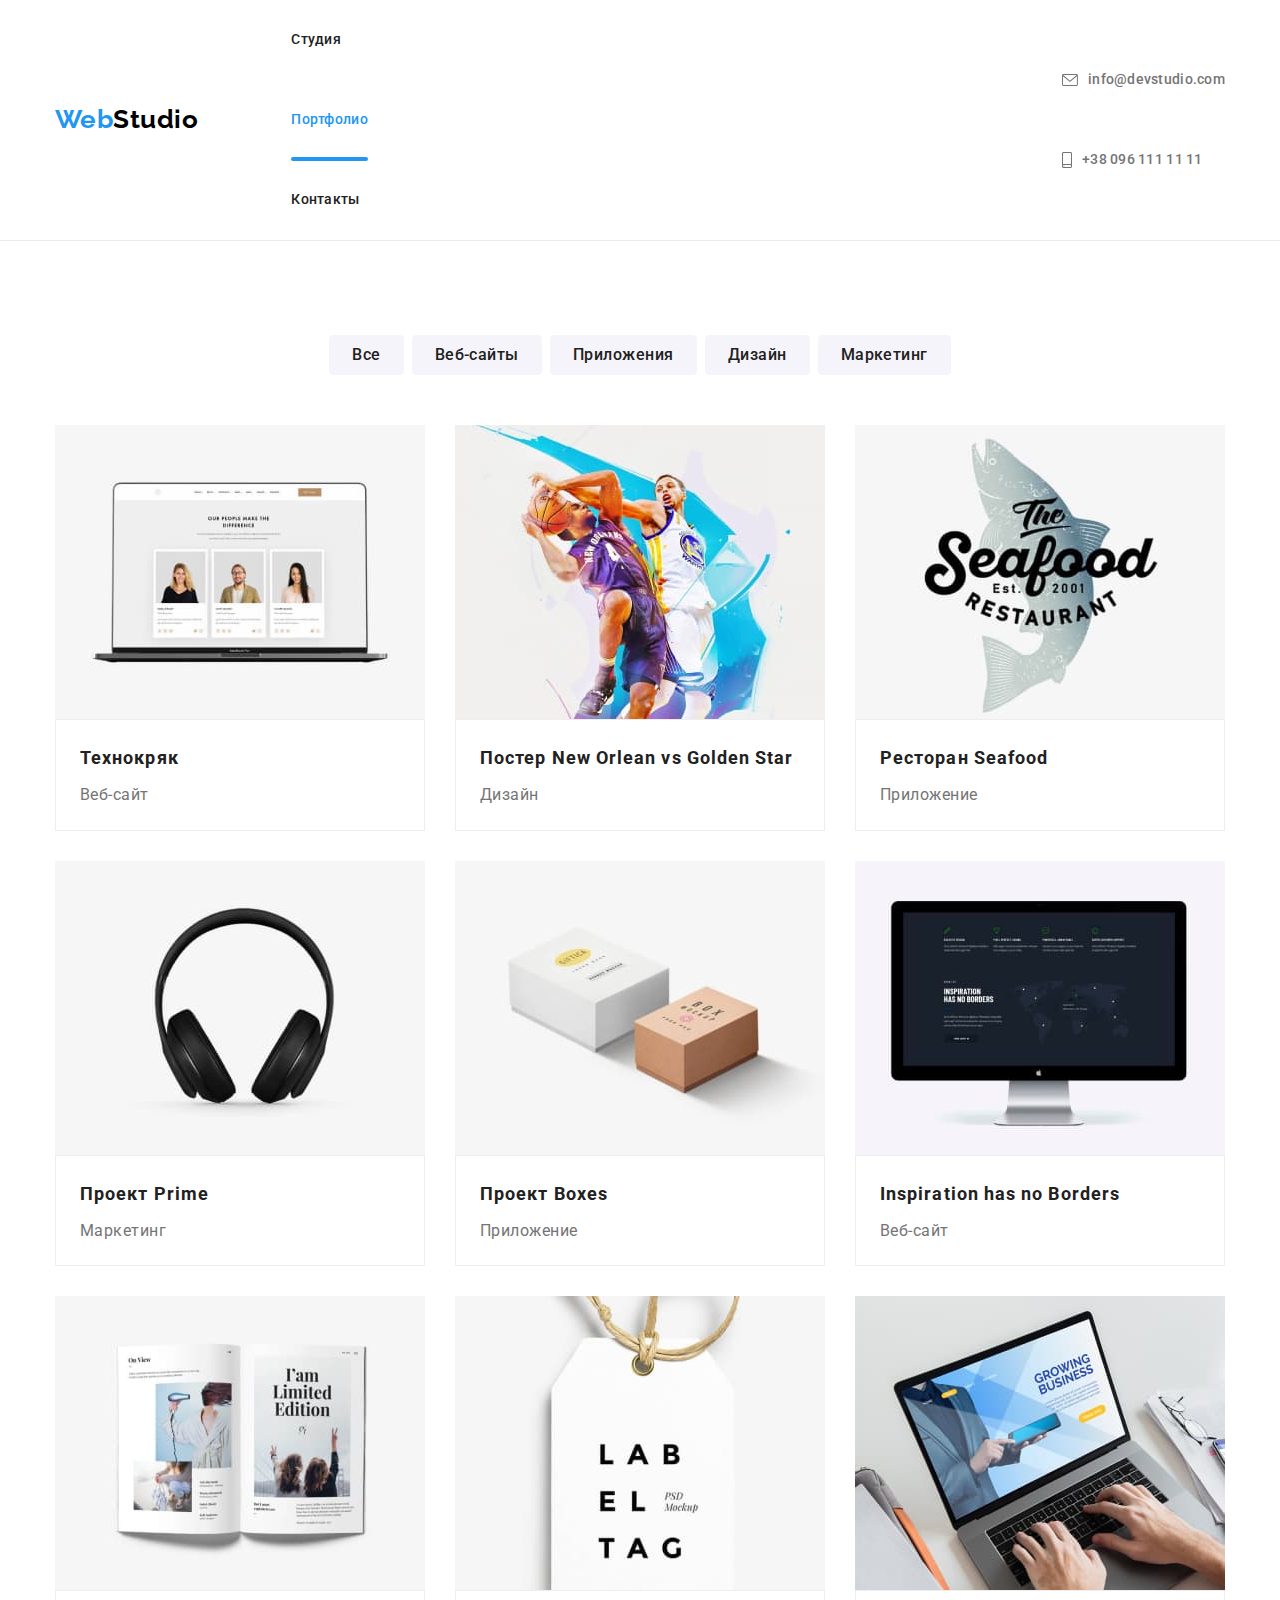
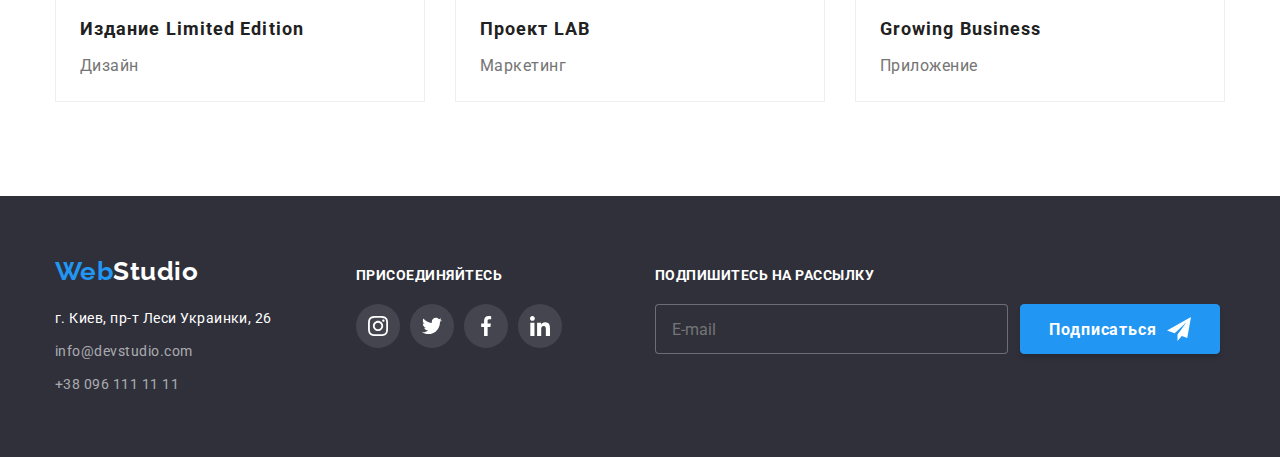
==== portfolio.html @ db18aca5 "HW-07" ====
<!DOCTYPE html>
<html lang="ru">
  <head>
    <meta charset="utf-8" />
    <meta http-equiv="x-ua-compatible" content="ie=edge" />
    <meta name="viewport" content="width=device-width, initial-scale=1.0" />
    <title>Портфолио</title>
    <link rel="preconnect" href="https://fonts.googleapis.com" />
    <link rel="preconnect" href="https://fonts.gstatic.com" crossorigin />
    <link
      href="https://fonts.googleapis.com/css2?family=Raleway:wght@700&family=Roboto:wght@400;500;700;900&display=swap"
      rel="stylesheet"
    />
    <link
      rel="stylesheet"
      href="https://cdnjs.cloudflare.com/ajax/libs/modern-normalize/1.0.0/modern-normalize.min.css"
    />
    <link rel="stylesheet" href="./css/main.min.css" />
  </head>

  <body>
    <!-- _______________ Header _______________ -->
    <header class="page-header">
      <div class="container page-header__container">
        <!-- _______________ Logo _______________ -->
        <a href="./index.html" class="logo" lang="en">
          <span class="logo__accent">Web</span>Studio
        </a>

        <nav class="site-nav">
          <ul class="header-menu list">
            <li class="header-menu__item">
              <a href="./index.html" class="header-menu__link site-nav__link"> Студия </a>
            </li>
            <li class="header-menu__item">
              <a
                href="./portfolio.html"
                class="header-menu__link site-nav__link site-nav__link--current"
              >
                Портфолио
              </a>
            </li>
            <li class="header-menu__item">
              <a href="" class="header-menu__link site-nav__link"> Контакты </a>
            </li>
          </ul>
        </nav>

        <ul class="header-menu list">
          <li class="header-menu__item">
            <a href="mailto:info@devstudio.com" class="header-menu__link header-contacts__link">
              <svg class="header-contacts__icon" width="16" height="12">
                <use href="./images/sprite.svg#icon-envelope"></use>
              </svg>
              info@devstudio.com
            </a>
          </li>
          <li class="header-menu__item">
            <a href="tel:+380961111111" class="header-menu__link header-contacts__link">
              <svg class="header-contacts__icon" width="10" height="16">
                <use href="./images/sprite.svg#icon-smartphone"></use>
              </svg>
              +38 096 111 11 11
            </a>
          </li>
        </ul>
      </div>
    </header>

    <main>
      <section class="section">
        <div class="container">
          <h1 class="visually-hidden">Портфолио</h1>

          <!-- _______________ Filtr _______________ -->
          <ul class="filtr list">
            <li class="filtr__item"><button class="filtr__btn" type="button">Все</button></li>
            <li class="filtr__item"><button class="filtr__btn" type="button">Веб-сайты</button></li>
            <li class="filtr__item">
              <button class="filtr__btn" type="button">Приложения</button>
            </li>
            <li class="filtr__item"><button class="filtr__btn" type="button">Дизайн</button></li>
            <li class="filtr__item"><button class="filtr__btn" type="button">Маркетинг</button></li>
          </ul>

          <!-- _______________ portfolio _______________ -->
          <ul class="portfolio list">
            <li class="portfolio__item">
              <a href="" class="portfolio__link">
                <div class="portfolio__thumb">
                  <img src="./images/project1.jpg" alt="" width="370" />
                  <p class="portfolio__text">
                    Ресурс предлагает комплексные предложения с разным уровнем функционала и
                    сервисов. Все это позволит посетителю получить исчерпывающие сведения о компании
                    или частном лице.
                  </p>
                </div>
                <div class="portfolio__content">
                  <h2 class="portfolio__title">Технокряк</h2>
                  <p class="portfolio__type">Веб-сайт</p>
                </div>
              </a>
            </li>

            <li class="portfolio__item">
              <a href="" class="portfolio__link">
                <div class="portfolio__thumb">
                  <img src="./images/project2.jpg" alt="" width="370" />
                  <p class="portfolio__text">
                    Ресурс предлагает комплексные предложения с разным уровнем функционала и
                    сервисов. Все это позволит посетителю получить исчерпывающие сведения о компании
                    или частном лице.
                  </p>
                </div>
                <div class="portfolio__content">
                  <h2 class="portfolio__title">Постер New Orlean vs Golden Star</h2>
                  <p class="portfolio__type">Дизайн</p>
                </div>
              </a>
            </li>

            <li class="portfolio__item">
              <a href="" class="portfolio__link">
                <div class="portfolio__thumb">
                  <img src="./images/project3.jpg" alt="" width="370" />
                  <p class="portfolio__text">
                    Ресурс предлагает комплексные предложения с разным уровнем функционала и
                    сервисов. Все это позволит посетителю получить исчерпывающие сведения о компании
                    или частном лице.
                  </p>
                </div>
                <div class="portfolio__content">
                  <h2 class="portfolio__title">Ресторан Seafood</h2>
                  <p class="portfolio__type">Приложение</p>
                </div>
              </a>
            </li>

            <li class="portfolio__item">
              <a href="" class="portfolio__link">
                <div class="portfolio__thumb">
                  <img src="./images/project4.jpg" alt="" width="370" />
                  <p class="portfolio__text">
                    Ресурс предлагает комплексные предложения с разным уровнем функционала и
                    сервисов. Все это позволит посетителю получить исчерпывающие сведения о компании
                    или частном лице.
                  </p>
                </div>
                <div class="portfolio__content">
                  <h2 class="portfolio__title">Проект Prime</h2>
                  <p class="portfolio__type">Маркетинг</p>
                </div>
              </a>
            </li>

            <li class="portfolio__item">
              <a href="" class="portfolio__link">
                <div class="portfolio__thumb">
                  <img src="./images/project5.jpg" alt="" width="370" />
                  <p class="portfolio__text">
                    Ресурс предлагает комплексные предложения с разным уровнем функционала и
                    сервисов. Все это позволит посетителю получить исчерпывающие сведения о компании
                    или частном лице.
                  </p>
                </div>
                <div class="portfolio__content">
                  <h2 class="portfolio__title">Проект Boxes</h2>
                  <p class="portfolio__type">Приложение</p>
                </div>
              </a>
            </li>

            <li class="portfolio__item">
              <a href="" class="portfolio__link">
                <div class="portfolio__thumb">
                  <img src="./images/project6.jpg" alt="" width="370" />
                  <p class="portfolio__text">
                    Ресурс предлагает комплексные предложения с разным уровнем функционала и
                    сервисов. Все это позволит посетителю получить исчерпывающие сведения о компании
                    или частном лице.
                  </p>
                </div>
                <div class="portfolio__content">
                  <h2 class="portfolio__title">Inspiration has no Borders</h2>
                  <p class="portfolio__type">Веб-сайт</p>
                </div>
              </a>
            </li>

            <li class="portfolio__item">
              <a href="" class="portfolio__link">
                <div class="portfolio__thumb">
                  <img src="./images/project7.jpg" alt="" width="370" />
                  <p class="portfolio__text">
                    Ресурс предлагает комплексные предложения с разным уровнем функционала и
                    сервисов. Все это позволит посетителю получить исчерпывающие сведения о компании
                    или частном лице.
                  </p>
                </div>
                <div class="portfolio__content">
                  <h2 class="portfolio__title">Издание Limited Edition</h2>
                  <p class="portfolio__type">Дизайн</p>
                </div>
              </a>
            </li>

            <li class="portfolio__item">
              <a href="" class="portfolio__link">
                <div class="portfolio__thumb">
                  <img src="./images/project8.jpg" alt="" width="370" />
                  <p class="portfolio__text">
                    Ресурс предлагает комплексные предложения с разным уровнем функционала и
                    сервисов. Все это позволит посетителю получить исчерпывающие сведения о компании
                    или частном лице.
                  </p>
                </div>
                <div class="portfolio__content">
                  <h2 class="portfolio__title">Проект LAB</h2>
                  <p class="portfolio__type">Маркетинг</p>
                </div>
              </a>
            </li>

            <li class="portfolio__item">
              <a href="" class="portfolio__link">
                <div class="portfolio__thumb">
                  <img src="./images/project9.jpg" alt="" width="370" />
                  <p class="portfolio__text">
                    Ресурс предлагает комплексные предложения с разным уровнем функционала и
                    сервисов. Все это позволит посетителю получить исчерпывающие сведения о компании
                    или частном лице.
                  </p>
                </div>
                <div class="portfolio__content">
                  <h2 class="portfolio__title">Growing Business</h2>
                  <p class="portfolio__type">Приложение</p>
                </div>
              </a>
            </li>
          </ul>
        </div>
      </section>
    </main>

    <!--  _______________ Footer _______________ -->
    <footer class="footer">
      <div class="container footer__box">
        <div>
          <a href="./index.html" class="logo logo--inverse" lang="en">
            <span class="logo__accent">Web</span>Studio
          </a>

          <address>
            <ul class="address list">
              <li class="address__item">
                <a
                  href="https://www.google.com.ua/maps/@50.4265841,30.5361971,17z"
                  class="address__link address__link--bright"
                >
                  г. Киев, пр-т Леси Украинки, 26</a
                >
              </li>
              <li class="address__item">
                <a href="mailto:info@devstudio.com" class="address__link address__link--dull">
                  info@devstudio.com
                </a>
              </li>
              <li class="address__item">
                <a href="tel:+380961111111" class="address__link address__link--dull">
                  +38 096 111 11 11
                </a>
              </li>
            </ul>
          </address>
        </div>

        <div class="join">
          <h3 class="footer__title">присоединяйтесь</h3>
          <ul class="socials list">
            <li class="socials__item">
              <a href="" class="socials__link join__socials__link">
                <svg class="socials__icon" width="20" height="20">
                  <use href="./images/sprite.svg#icon-instagram"></use>
                </svg>
              </a>
            </li>
            <li class="socials__item">
              <a href="" class="socials__link join__socials__link">
                <svg class="socials__icon" width="20" height="20">
                  <use href="./images/sprite.svg#icon-twitter"></use>
                </svg>
              </a>
            </li>
            <li class="socials__item">
              <a href="" class="socials__link join__socials__link">
                <svg class="socials__icon" width="20" height="20">
                  <use href="./images/sprite.svg#icon-facebook"></use>
                </svg>
              </a>
            </li>
            <li class="socials__item">
              <a href="" class="socials__link join__socials__link">
                <svg class="socials__icon" width="20" height="20">
                  <use href="./images/sprite.svg#icon-linkedin"></use>
                </svg>
              </a>
            </li>
          </ul>
        </div>

        <div class="subscription">
          <form>
            <h3 class="footer__title">Подпишитесь на рассылку</h3>
            <div class="subscription__row">
              <input
                class="subscription__input"
                type="email"
                id="sub-mail"
                name="subscr-email"
                placeholder="E-mail"
              />
              <button class="button" type="submit">
                <span class="button__box">
                  Подписаться
                  <span class="button__thumb">
                    <svg width="24" height="24">
                      <use href="./images/icons.svg#icon-send"></use>
                    </svg>
                  </span>
                </span>
              </button>
            </div>
          </form>
        </div>
      </div>
    </footer>
  </body>
</html>
---- css/main.min.css ----
:root{--primary-text-color: #757575;--title-text-color: #212121;--light-text-color: #ffffff;--hero-title-color: #ffffff;--main-bg-color: #ffffff;--second-bg-color: #f5f4fa;--dark-bg-color: #2f303a;--accent-color: #2196f3;--twin-accent-color: #ffffff;--logo-color: #000000;--address-contact-color: rgba(255, 255, 255, 0.6);--icon-color: #afb1b8;--icon-bg-color: rgba(255, 255, 255, 0.1);--label-doing-bg-color: rgba(47, 48, 58, 0.8);--portfolio-overlay-text-color: #ffffff;--portfolio-overlay-bg-color: rgba(33, 150, 243, 0.9);--backdrop-color: rgba(0, 0, 0, 0.2);--placeholder-color: rgba(117, 117, 117, 0.5);--subscr-border-color: rgba(255, 255, 255, 0.3);--close-border-color: rgba(0, 0, 0, 0.1);--item-gap: 30px}body{font-family:Roboto,sans-serif;letter-spacing:.03em;color:var(--primary-text-color);background-color:var(--main-bg-color)}img{display:block;max-width:100%;height:auto}h1,h2,h3,h4,h5,h6,p{margin:0;padding:0}.list{margin:0;padding:0;list-style:none}.container{margin-left:auto;margin-right:auto;padding-left:15px;padding-right:15px;width:1200px}.visually-hidden{position:absolute;width:1px;height:1px;margin:-1px;border:0;padding:0;white-space:nowrap;-webkit-clip-path:inset(100%);clip-path:inset(100%);clip:rect(0 0 0 0);overflow:hidden}.form__thumb,.form__input,.btn-close-icon,.backdrop,.button__thumb,.subscription__input,.address__link,.portfolio__text,.portfolio__link,.filtr__btn,.clients__link,.socials__link,.button,.header-contacts__link,.site-nav__link{transition-duration:250ms;transition-timing-function:cubic-bezier(0.4, 0, 0.2, 1)}.header-contacts,.site-nav{display:flex;align-items:center}.header-contacts__item,.site-nav__item{display:block}.header-contacts__item:not(:last-child),.site-nav__item:not(:last-child){margin-right:50px}.header-contacts__link,.site-nav__link{padding-top:32px;padding-bottom:32px;font-weight:500;font-size:14px;line-height:1.14;letter-spacing:.02em;text-decoration:none;transition-property:color,fill}.header-contacts__link:hover,.site-nav__link:hover,.header-contacts__link:focus,.site-nav__link:focus{color:var(--accent-color);fill:var(--accent-color)}.logo{display:inline-block;font-family:Raleway,sans-serif;font-weight:700;font-size:26px;line-height:1.19;text-decoration:none;color:var(--logo-color)}.logo__accent{color:var(--accent-color)}.logo--inverse{color:var(--twin-accent-color)}.page-header{border-bottom:1px solid #ececec}.page-header__container{display:flex;align-items:center}.site-nav{margin-left:93px;margin-right:auto}.site-nav__link{display:inline-block;color:var(--title-text-color)}.site-nav__link--current{position:relative;color:var(--accent-color)}.site-nav__link--current::after{content:"";position:absolute;bottom:-1px;left:0;width:100%;background-color:var(--accent-color);border:2px solid var(--accent-color);border-radius:2px}.header-contacts__link{display:flex;align-items:center;color:var(--primary-text-color);fill:var(--primary-text-color)}.header-contacts__icon{margin-right:10px}.section{padding-top:94px;padding-bottom:94px}.section__title{margin-top:0;margin-bottom:50px;font-weight:700;font-size:36px;line-height:1.17;text-align:center;color:var(--title-text-color)}.section--no-padding-top{padding-top:0}.section--other-background{margin-bottom:0;background-color:var(--second-bg-color)}.hero{margin-left:auto;margin-right:auto;padding-top:200px;padding-bottom:200px;max-width:1600px;height:600px;text-align:center;background-color:var(--dark-bg-color);background-image:linear-gradient(rgba(47, 48, 58, 0.4), rgba(47, 48, 58, 0.4)),url(../images/hero-bg.jpg);background-repeat:no-repeat;background-position:center;background-size:cover}.hero__title{margin-bottom:30px;font-weight:900;font-size:44px;line-height:1.36;letter-spacing:.06em;text-transform:uppercase;color:var(--hero-title-color)}.button{display:block;margin-left:auto;margin-right:auto;padding:10px;min-width:200px;font-weight:700;font-size:16px;line-height:1.7;letter-spacing:.06em;text-align:center;cursor:pointer;color:var(--twin-accent-color);background-color:var(--accent-color);border:1px solid var(--accent-color);border-radius:4px;box-shadow:0px 4px 4px rgba(0,0,0,.15);transition-property:color,background-color}.button:hover,.button:focus{background-color:var(--twin-accent-color);color:var(--accent-color)}.features{display:flex;margin-left:calc(-1*var(--item-gap))}.features__item{flex-basis:calc(25% - var(--item-gap));margin-left:var(--item-gap)}.features__thumb{display:flex;justify-content:center;align-items:center;margin-bottom:30px;height:120px;background-color:var(--second-bg-color);border-radius:4px}.features__title{margin-bottom:10px;font-weight:700;font-size:14px;line-height:1.14;text-transform:uppercase;color:var(--title-text-color)}.features__description{margin-top:0;margin-bottom:0;font-size:14px;line-height:1.71}.doings{display:flex;margin-left:calc(-1*var(--item-gap))}.doings__item{margin-left:var(--item-gap);flex-basis:calc(33.3333333333% - var(--item-gap))}.doings__thumb{position:relative}.doings__label{position:absolute;bottom:0;display:flex;justify-content:center;align-items:center;margin:0;width:100%;height:70px;font-weight:700;font-size:14px;line-height:1.14;text-transform:uppercase;color:var(--light-text-color);background-color:var(--label-doing-bg-color)}.team{display:flex;margin-left:calc(-1*var(--item-gap))}.team__item{flex-basis:calc(25% - var(--item-gap));margin-left:var(--item-gap);background-color:var(--main-bg-color);box-shadow:0px 1px 3px rgba(0,0,0,.12),0px 1px 1px rgba(0,0,0,.14),0px 2px 1px rgba(0,0,0,.2);border-radius:0px 0px 4px 4px}.team__info{padding:30px 0}.team__title{margin-bottom:10px;font-weight:500;font-size:16px;line-height:1.19;text-align:center;color:var(--title-text-color)}.team__text{margin-top:0;margin-bottom:16px;font-size:16px;line-height:1.19;text-align:center}.socials{display:flex;justify-content:center}.socials__item:not(:first-child){margin-left:10px}.socials__link{display:flex;justify-content:center;align-items:center;width:44px;height:44px;color:var(--icon-color);border-radius:50%;transition-property:color,background-color}.socials__link:hover,.socials__link:focus{color:var(--twin-accent-color);background-color:var(--accent-color)}.socials__icon{fill:currentColor}.clients{display:flex;justify-content:space-between}.clients__link{display:flex;justify-content:center;align-items:center;width:170px;height:92px;color:var(--icon-color);border:1px solid var(--icon-color);border-radius:4px;transition-property:color,border}.clients__link:hover,.clients__link:focus{color:var(--accent-color);border:1px solid var(--accent-color)}.clients__icon{fill:currentColor}.filtr{display:flex;justify-content:center;margin-bottom:50px}.filtr__item:not(:last-child){margin-right:8px}.filtr__btn{display:inline-block;padding:6px 22px;min-width:73px;font-family:inherit;font-weight:500;font-size:16px;line-height:1.63;letter-spacing:.03em;text-align:center;cursor:pointer;color:var(--title-text-color);background-color:var(--second-bg-color);border:1px solid var(--second-bg-color);border-radius:4px;transition-property:color,background-color,border,box-shadow}.filtr__btn:hover,.filtr__btn:focus{color:var(--twin-accent-color);background-color:var(--accent-color);border:1px solid var(--accent-color);box-shadow:0px 3px 1px rgba(0,0,0,.1),0px 1px 2px rgba(0,0,0,.08),0px 2px 2px rgba(0,0,0,.12)}.portfolio{display:flex;flex-wrap:wrap;margin-left:calc(-1*var(--item-gap));margin-top:calc(-1*var(--item-gap))}.portfolio__item{flex-basis:calc(33.3333333333% - var(--item-gap));margin-left:var(--item-gap);margin-top:var(--item-gap)}.portfolio__link{display:block;text-decoration:none;transition-property:box-shadow}.portfolio__link:hover,.portfolio__link:focus{box-shadow:0px 1px 1px rgba(0,0,0,.12),0px 4px 4px rgba(0,0,0,.06),1px 4px 6px rgba(0,0,0,.16)}.portfolio__thumb{position:relative;overflow:hidden}.portfolio__thumb::before{content:""}.portfolio__text{position:absolute;top:100%;opacity:0;margin:0;padding:63px 24px;width:100%;height:100%;font-size:18px;line-height:1.56;color:var(--portfolio-overlay-text-color);background-color:var(--portfolio-overlay-bg-color);transition-property:opacity,top}.portfolio__link:hover .portfolio__text,.portfolio__link:focus .portfolio__text{top:0;opacity:1}.portfolio__content{padding:20px 24px;border:1px solid #eee}.portfolio__title{margin:0 0 4px 0;font-weight:700;font-size:18px;line-height:2;letter-spacing:.06em;color:var(--title-text-color)}.portfolio__type{margin-top:0;margin-bottom:0;font-size:16px;line-height:1.86;color:var(--primary-text-color)}.footer{padding-top:60px;padding-bottom:60px;background-color:var(--dark-bg-color)}.footer__box{display:flex;align-items:baseline}.footer__title{margin-bottom:20px;font-weight:700;font-size:14px;line-height:1.14;text-transform:uppercase;color:var(--light-text-color)}.address{margin-top:20px;width:231px}.address__item:not(:first-child){margin-top:9px}.address__link{display:inline-block;width:231px;font-style:normal;font-size:14px;line-height:1.71;text-decoration:none;transition-property:color}.address__link:hover,.address__link:focus{color:var(--accent-color)}.address__link--bright{color:var(--light-text-color)}.address__link--dull{color:var(--address-contact-color)}.join{margin-left:70px}.join__socials__link{color:var(--light-text-color);background-color:var(--icon-bg-color)}.subscription{margin-left:93px}.subscription__row{display:flex}.subscription__input{width:353px;height:50px;margin-right:12px;padding-left:16px;color:var(--light-text-color);background-color:var(--dark-bg-color);border:1px solid var(--subscr-border-color);border-radius:4px;transition-property:border}.subscription__input:focus{border:1px solid var(--accent-color);outline:1px solid var(--accent-color)}.button__box{display:flex;justify-content:center;align-items:center}.button__thumb{display:flex;justify-content:center;align-items:center;margin-left:10px;padding:0;fill:var(--twin-accent-color);transition-property:fill}.button:hover .button__thumb,.button:focus .button__thumb{fill:var(--accent-color)}.backdrop{position:fixed;top:0;left:0;width:100%;height:100%;background-color:var(--backdrop-color);transition-property:opacity,visibility}.is-hidden{opacity:0;pointer-events:none;visibility:hidden}.modal{position:absolute;top:50%;left:50%;transform:translate(-50%, -50%);padding-top:40px;padding-left:40px;padding-right:40px;padding-bottom:40px;min-width:528px;min-height:581px;background-color:var(--main-bg-color);border-radius:4px;box-shadow:0px 1px 3px rgba(0,0,0,.12),0px 1px 1px rgba(0,0,0,.14),0px 2px 1px rgba(0,0,0,.2)}.btn-close-icon{position:absolute;top:8px;right:8px;fill:#000;border:1px solid var(--close-border-color);border-radius:50%;transition-property:fill}.btn-close-icon:hover,.btn-close-icon:focus{fill:var(--accent-color);cursor:pointer}.btn-close-icon:active{fill:var(--icon-color)}.form{width:448px;margin-left:auto;margin-right:auto}.form__title{margin-bottom:12px;color:var(--title-text-color);font-weight:700;font-size:20px;line-height:1.15;text-align:center}.form__item{position:relative;display:flex;flex-direction:column;margin-bottom:10px}.form__item:nth-child(4){margin-bottom:20px}.form__label{margin-bottom:4px;font-size:12px;line-height:1.17;letter-spacing:.01}.form__label::-moz-placeholder{color:var(--placeholder-color)}.form__label:-ms-input-placeholder{color:var(--placeholder-color)}.form__label::placeholder{color:var(--placeholder-color)}.form__input{margin:0;padding:12px 42px;cursor:pointer;font-size:14px;line-height:1.14;letter-spacing:.01em;color:var(--title-text-color);border:1px solid rgba(33,33,33,.2);border-radius:4px;transition-property:border}.form__input:focus{outline:1px solid rgba(0,0,0,0);border:1px solid var(--accent-color)}.form__thumb{position:absolute;bottom:11px;left:12px;display:flex;justify-content:center;align-items:center;padding:0;color:var(--title-text-color);transition-property:color}.form__item:focus-within .form__thumb{color:var(--accent-color)}.form__icon{display:inline-block;fill:currentColor}.form__textarea{padding-right:16px;padding-left:16px;height:120px;resize:none}.terms{margin-bottom:30px}.terms__label{display:flex;justify-content:center;align-items:center;margin:0}.terms__thumb{position:relative;width:16px;height:15px;display:block;margin:0;padding:0}.terms__icon{border:1px solid #000;border-radius:2px;fill:rgba(0,0,0,0);stroke:rgba(0,0,0,0);stroke-linejoin:miter;stroke-linecap:butt;stroke-miterlimit:4;stroke-width:.4267}.terms__checkbox:checked+.terms__icon{border:1px solid var(--accent-color);background-color:var(--accent-color);fill:#fff;stroke:#fff;stroke-linejoin:miter;stroke-linecap:butt;stroke-miterlimit:4;stroke-width:.4267}.terms__text{margin-left:9px;font-size:14px;line-height:1.71}.terms__link{color:var(--accent-color)}/*# sourceMappingURL=main.min.css.map */
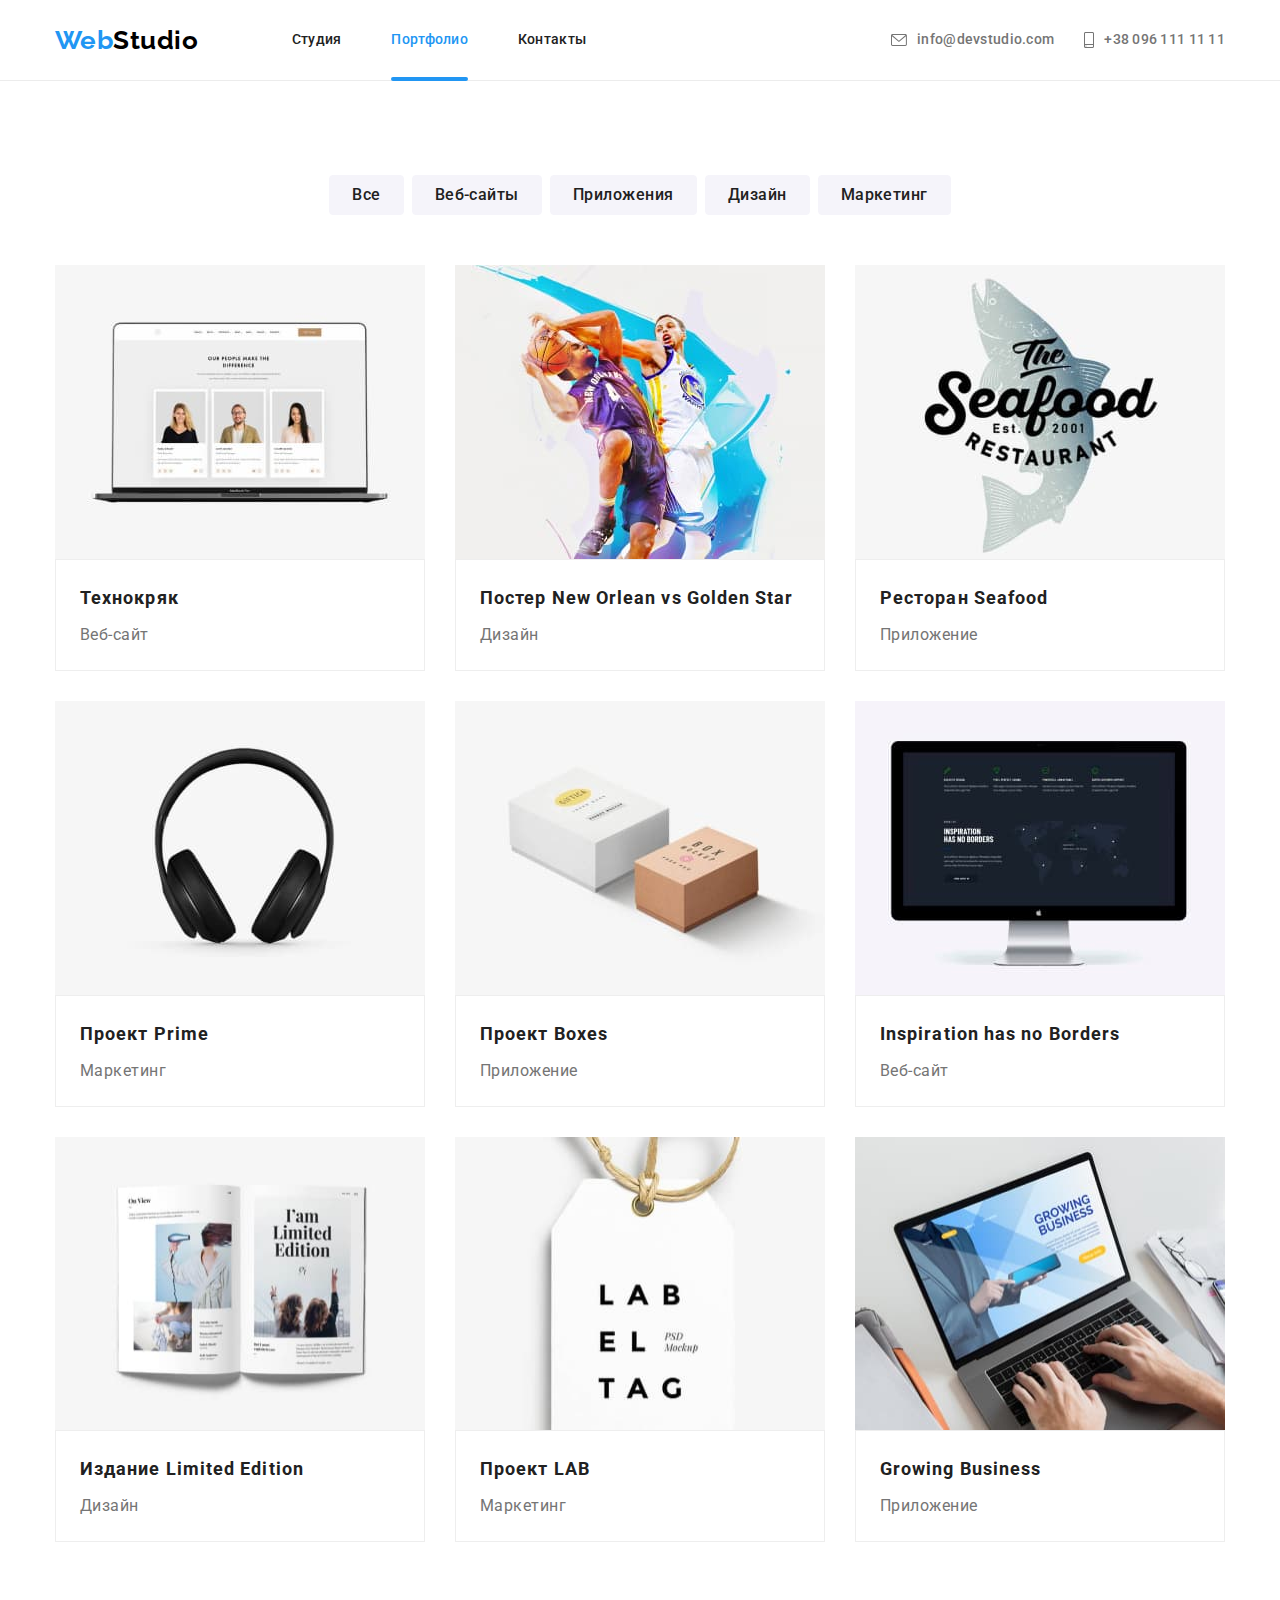
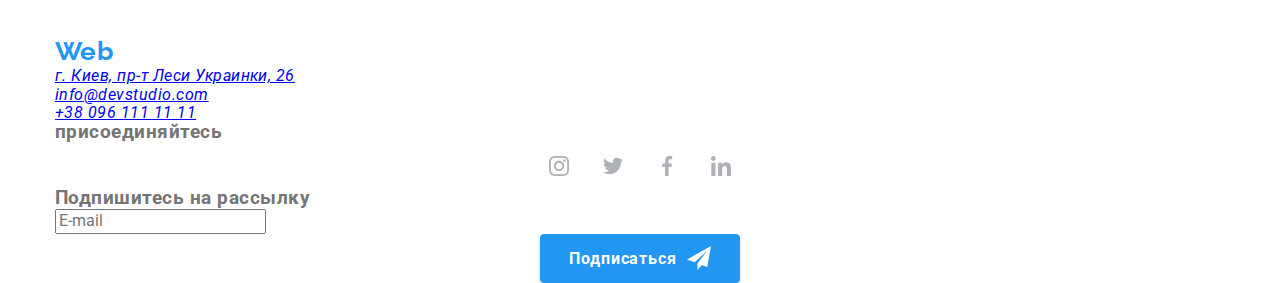
==== commit b56c5084: "Almost done HW" ====
--- a/portfolio.html
+++ b/portfolio.html
@@ -20,6 +20,8 @@
 
   <body>
     <!-- _______________ Header _______________ -->
+    <!-- Change current! -->
+    <!-- _______________ Header _______________ -->
     <header class="page-header">
       <div class="container page-header__container">
         <!-- _______________ Logo _______________ -->
@@ -27,43 +29,77 @@
           <span class="logo__accent">Web</span>Studio
         </a>
 
-        <nav class="site-nav">
-          <ul class="header-menu list">
-            <li class="header-menu__item">
-              <a href="./index.html" class="header-menu__link site-nav__link"> Студия </a>
-            </li>
-            <li class="header-menu__item">
+        <!-- _______________ Burger button _______________ -->
+        <button
+          type="button"
+          class="menu-button"
+          aria-expended="false"
+          aria-controls="menu-container"
+          data-menu-button
+        >
+          <svg width="40" height="40" aria-label="Переключатель мобильного меню">
+            <use class="icon-menu" href="./images/sprite.svg#icon-burger"></use>
+            <use class="icon-close" href="./images/sprite.svg#icon-close"></use>
+          </svg>
+        </button>
+
+        <div class="menu-container" id="menu-container" data-menu>
+          <!-- _______________ Site Nav _______________ -->
+          <nav class="site-nav">
+            <ul class="site-nav list">
+              <li class="site-nav__item">
+                <a href="./index.html" class="site-nav__link"> Студия </a>
+              </li>
+              <li class="site-nav__item">
+                <a href="./portfolio.html" class="site-nav__link site-nav__link--current">
+                  Портфолио
+                </a>
+              </li>
+              <li class="site-nav__item">
+                <a href="" class="site-nav__link"> Контакты </a>
+              </li>
+            </ul>
+          </nav>
+
+          <!-- _______________ Header Contacts _______________ -->
+          <ul class="header-contacts list">
+            <li class="header-contacts__item">
+              <a href="mailto:info@devstudio.com" class="header-contacts__link">
+                <svg class="header-contacts__icon" width="16" height="12">
+                  <use href="./images/sprite.svg#icon-envelope"></use>
+                </svg>
+                info@devstudio.com
+              </a>
+            </li>
+            <li class="header-contacts__item">
               <a
-                href="./portfolio.html"
-                class="header-menu__link site-nav__link site-nav__link--current"
+                href="tel:+380961111111"
+                class="header-contacts__link header-contacts__link--accent"
               >
-                Портфолио
-              </a>
-            </li>
-            <li class="header-menu__item">
-              <a href="" class="header-menu__link site-nav__link"> Контакты </a>
-            </li>
-          </ul>
-        </nav>
-
-        <ul class="header-menu list">
-          <li class="header-menu__item">
-            <a href="mailto:info@devstudio.com" class="header-menu__link header-contacts__link">
-              <svg class="header-contacts__icon" width="16" height="12">
-                <use href="./images/sprite.svg#icon-envelope"></use>
-              </svg>
-              info@devstudio.com
-            </a>
-          </li>
-          <li class="header-menu__item">
-            <a href="tel:+380961111111" class="header-menu__link header-contacts__link">
-              <svg class="header-contacts__icon" width="10" height="16">
-                <use href="./images/sprite.svg#icon-smartphone"></use>
-              </svg>
-              +38 096 111 11 11
-            </a>
-          </li>
-        </ul>
+                <svg class="header-contacts__icon" width="10" height="16">
+                  <use href="./images/sprite.svg#icon-smartphone"></use>
+                </svg>
+                +38 096 111 11 11
+              </a>
+            </li>
+          </ul>
+
+          <!-- _______________ Header Socials _______________ -->
+          <ul class="header-socials list">
+            <li class="header-socials__item">
+              <a href="" class="header-socials__link">Instagram</a>
+            </li>
+            <li class="header-socials__item">
+              <a href="" class="header-socials__link">Twitter</a>
+            </li>
+            <li class="header-socials__item">
+              <a href="" class="header-socials__link">Facebook</a>
+            </li>
+            <li class="header-socials__item">
+              <a href="" class="header-socials__link">LinkedIn</a>
+            </li>
+          </ul>
+        </div>
       </div>
     </header>
 
@@ -74,21 +110,29 @@
 
           <!-- _______________ Filtr _______________ -->
           <ul class="filtr list">
-            <li class="filtr__item"><button class="filtr__btn" type="button">Все</button></li>
-            <li class="filtr__item"><button class="filtr__btn" type="button">Веб-сайты</button></li>
+            <li class="filtr__item">
+              <button class="filtr__btn" type="button">Все</button>
+            </li>
+            <li class="filtr__item">
+              <button class="filtr__btn" type="button">Веб-сайты</button>
+            </li>
             <li class="filtr__item">
               <button class="filtr__btn" type="button">Приложения</button>
             </li>
-            <li class="filtr__item"><button class="filtr__btn" type="button">Дизайн</button></li>
-            <li class="filtr__item"><button class="filtr__btn" type="button">Маркетинг</button></li>
+            <li class="filtr__item">
+              <button class="filtr__btn" type="button">Дизайн</button>
+            </li>
+            <li class="filtr__item">
+              <button class="filtr__btn" type="button">Маркетинг</button>
+            </li>
           </ul>
 
           <!-- _______________ portfolio _______________ -->
           <ul class="portfolio list">
             <li class="portfolio__item">
               <a href="" class="portfolio__link">
-                <div class="portfolio__thumb">
-                  <img src="./images/project1.jpg" alt="" width="370" />
+                <div class="portfolio__box">
+                  <img src="./images/project1.jpg" alt="" width="370" class="portfolio__thumb" />
                   <p class="portfolio__text">
                     Ресурс предлагает комплексные предложения с разным уровнем функционала и
                     сервисов. Все это позволит посетителю получить исчерпывающие сведения о компании
@@ -104,8 +148,8 @@
 
             <li class="portfolio__item">
               <a href="" class="portfolio__link">
-                <div class="portfolio__thumb">
-                  <img src="./images/project2.jpg" alt="" width="370" />
+                <div class="portfolio__box">
+                  <img src="./images/project2.jpg" alt="" width="370" class="portfolio__thumb" />
                   <p class="portfolio__text">
                     Ресурс предлагает комплексные предложения с разным уровнем функционала и
                     сервисов. Все это позволит посетителю получить исчерпывающие сведения о компании
@@ -121,8 +165,8 @@
 
             <li class="portfolio__item">
               <a href="" class="portfolio__link">
-                <div class="portfolio__thumb">
-                  <img src="./images/project3.jpg" alt="" width="370" />
+                <div class="portfolio__box">
+                  <img src="./images/project3.jpg" alt="" width="370" class="portfolio__thumb" />
                   <p class="portfolio__text">
                     Ресурс предлагает комплексные предложения с разным уровнем функционала и
                     сервисов. Все это позволит посетителю получить исчерпывающие сведения о компании
@@ -138,8 +182,8 @@
 
             <li class="portfolio__item">
               <a href="" class="portfolio__link">
-                <div class="portfolio__thumb">
-                  <img src="./images/project4.jpg" alt="" width="370" />
+                <div class="portfolio__box">
+                  <img src="./images/project4.jpg" alt="" width="370" class="portfolio__thumb" />
                   <p class="portfolio__text">
                     Ресурс предлагает комплексные предложения с разным уровнем функционала и
                     сервисов. Все это позволит посетителю получить исчерпывающие сведения о компании
@@ -155,8 +199,8 @@
 
             <li class="portfolio__item">
               <a href="" class="portfolio__link">
-                <div class="portfolio__thumb">
-                  <img src="./images/project5.jpg" alt="" width="370" />
+                <div class="portfolio__box">
+                  <img src="./images/project5.jpg" alt="" width="370" class="portfolio__thumb" />
                   <p class="portfolio__text">
                     Ресурс предлагает комплексные предложения с разным уровнем функционала и
                     сервисов. Все это позволит посетителю получить исчерпывающие сведения о компании
@@ -172,8 +216,8 @@
 
             <li class="portfolio__item">
               <a href="" class="portfolio__link">
-                <div class="portfolio__thumb">
-                  <img src="./images/project6.jpg" alt="" width="370" />
+                <div class="portfolio__box">
+                  <img src="./images/project6.jpg" alt="" width="370" class="portfolio__thumb" />
                   <p class="portfolio__text">
                     Ресурс предлагает комплексные предложения с разным уровнем функционала и
                     сервисов. Все это позволит посетителю получить исчерпывающие сведения о компании
@@ -189,8 +233,8 @@
 
             <li class="portfolio__item">
               <a href="" class="portfolio__link">
-                <div class="portfolio__thumb">
-                  <img src="./images/project7.jpg" alt="" width="370" />
+                <div class="portfolio__box">
+                  <img src="./images/project7.jpg" alt="" width="370" class="portfolio__thumb" />
                   <p class="portfolio__text">
                     Ресурс предлагает комплексные предложения с разным уровнем функционала и
                     сервисов. Все это позволит посетителю получить исчерпывающие сведения о компании
@@ -206,8 +250,8 @@
 
             <li class="portfolio__item">
               <a href="" class="portfolio__link">
-                <div class="portfolio__thumb">
-                  <img src="./images/project8.jpg" alt="" width="370" />
+                <div class="portfolio__box">
+                  <img src="./images/project8.jpg" alt="" width="370" class="portfolio__thumb" />
                   <p class="portfolio__text">
                     Ресурс предлагает комплексные предложения с разным уровнем функционала и
                     сервисов. Все это позволит посетителю получить исчерпывающие сведения о компании
@@ -223,8 +267,8 @@
 
             <li class="portfolio__item">
               <a href="" class="portfolio__link">
-                <div class="portfolio__thumb">
-                  <img src="./images/project9.jpg" alt="" width="370" />
+                <div class="portfolio__box">
+                  <img src="./images/project9.jpg" alt="" width="370" class="portfolio__thumb" />
                   <p class="portfolio__text">
                     Ресурс предлагает комплексные предложения с разным уровнем функционала и
                     сервисов. Все это позволит посетителю получить исчерпывающие сведения о компании
--- a/css/main.min.css
+++ b/css/main.min.css
@@ -1 +1 @@
-:root{--primary-text-color: #757575;--title-text-color: #212121;--light-text-color: #ffffff;--hero-title-color: #ffffff;--main-bg-color: #ffffff;--second-bg-color: #f5f4fa;--dark-bg-color: #2f303a;--accent-color: #2196f3;--twin-accent-color: #ffffff;--logo-color: #000000;--address-contact-color: rgba(255, 255, 255, 0.6);--icon-color: #afb1b8;--icon-bg-color: rgba(255, 255, 255, 0.1);--label-doing-bg-color: rgba(47, 48, 58, 0.8);--portfolio-overlay-text-color: #ffffff;--portfolio-overlay-bg-color: rgba(33, 150, 243, 0.9);--backdrop-color: rgba(0, 0, 0, 0.2);--placeholder-color: rgba(117, 117, 117, 0.5);--subscr-border-color: rgba(255, 255, 255, 0.3);--close-border-color: rgba(0, 0, 0, 0.1);--item-gap: 30px}body{font-family:Roboto,sans-serif;letter-spacing:.03em;color:var(--primary-text-color);background-color:var(--main-bg-color)}img{display:block;max-width:100%;height:auto}h1,h2,h3,h4,h5,h6,p{margin:0;padding:0}.list{margin:0;padding:0;list-style:none}.container{margin-left:auto;margin-right:auto;padding-left:15px;padding-right:15px;width:1200px}.visually-hidden{position:absolute;width:1px;height:1px;margin:-1px;border:0;padding:0;white-space:nowrap;-webkit-clip-path:inset(100%);clip-path:inset(100%);clip:rect(0 0 0 0);overflow:hidden}.form__thumb,.form__input,.btn-close-icon,.backdrop,.button__thumb,.subscription__input,.address__link,.portfolio__text,.portfolio__link,.filtr__btn,.clients__link,.socials__link,.button,.header-contacts__link,.site-nav__link{transition-duration:250ms;transition-timing-function:cubic-bezier(0.4, 0, 0.2, 1)}.header-contacts,.site-nav{display:flex;align-items:center}.header-contacts__item,.site-nav__item{display:block}.header-contacts__item:not(:last-child),.site-nav__item:not(:last-child){margin-right:50px}.header-contacts__link,.site-nav__link{padding-top:32px;padding-bottom:32px;font-weight:500;font-size:14px;line-height:1.14;letter-spacing:.02em;text-decoration:none;transition-property:color,fill}.header-contacts__link:hover,.site-nav__link:hover,.header-contacts__link:focus,.site-nav__link:focus{color:var(--accent-color);fill:var(--accent-color)}.logo{display:inline-block;font-family:Raleway,sans-serif;font-weight:700;font-size:26px;line-height:1.19;text-decoration:none;color:var(--logo-color)}.logo__accent{color:var(--accent-color)}.logo--inverse{color:var(--twin-accent-color)}.page-header{border-bottom:1px solid #ececec}.page-header__container{display:flex;align-items:center}.site-nav{margin-left:93px;margin-right:auto}.site-nav__link{display:inline-block;color:var(--title-text-color)}.site-nav__link--current{position:relative;color:var(--accent-color)}.site-nav__link--current::after{content:"";position:absolute;bottom:-1px;left:0;width:100%;background-color:var(--accent-color);border:2px solid var(--accent-color);border-radius:2px}.header-contacts__link{display:flex;align-items:center;color:var(--primary-text-color);fill:var(--primary-text-color)}.header-contacts__icon{margin-right:10px}.section{padding-top:94px;padding-bottom:94px}.section__title{margin-top:0;margin-bottom:50px;font-weight:700;font-size:36px;line-height:1.17;text-align:center;color:var(--title-text-color)}.section--no-padding-top{padding-top:0}.section--other-background{margin-bottom:0;background-color:var(--second-bg-color)}.hero{margin-left:auto;margin-right:auto;padding-top:200px;padding-bottom:200px;max-width:1600px;height:600px;text-align:center;background-color:var(--dark-bg-color);background-image:linear-gradient(rgba(47, 48, 58, 0.4), rgba(47, 48, 58, 0.4)),url(../images/hero-bg.jpg);background-repeat:no-repeat;background-position:center;background-size:cover}.hero__title{margin-bottom:30px;font-weight:900;font-size:44px;line-height:1.36;letter-spacing:.06em;text-transform:uppercase;color:var(--hero-title-color)}.button{display:block;margin-left:auto;margin-right:auto;padding:10px;min-width:200px;font-weight:700;font-size:16px;line-height:1.7;letter-spacing:.06em;text-align:center;cursor:pointer;color:var(--twin-accent-color);background-color:var(--accent-color);border:1px solid var(--accent-color);border-radius:4px;box-shadow:0px 4px 4px rgba(0,0,0,.15);transition-property:color,background-color}.button:hover,.button:focus{background-color:var(--twin-accent-color);color:var(--accent-color)}.features{display:flex;margin-left:calc(-1*var(--item-gap))}.features__item{flex-basis:calc(25% - var(--item-gap));margin-left:var(--item-gap)}.features__thumb{display:flex;justify-content:center;align-items:center;margin-bottom:30px;height:120px;background-color:var(--second-bg-color);border-radius:4px}.features__title{margin-bottom:10px;font-weight:700;font-size:14px;line-height:1.14;text-transform:uppercase;color:var(--title-text-color)}.features__description{margin-top:0;margin-bottom:0;font-size:14px;line-height:1.71}.doings{display:flex;margin-left:calc(-1*var(--item-gap))}.doings__item{margin-left:var(--item-gap);flex-basis:calc(33.3333333333% - var(--item-gap))}.doings__thumb{position:relative}.doings__label{position:absolute;bottom:0;display:flex;justify-content:center;align-items:center;margin:0;width:100%;height:70px;font-weight:700;font-size:14px;line-height:1.14;text-transform:uppercase;color:var(--light-text-color);background-color:var(--label-doing-bg-color)}.team{display:flex;margin-left:calc(-1*var(--item-gap))}.team__item{flex-basis:calc(25% - var(--item-gap));margin-left:var(--item-gap);background-color:var(--main-bg-color);box-shadow:0px 1px 3px rgba(0,0,0,.12),0px 1px 1px rgba(0,0,0,.14),0px 2px 1px rgba(0,0,0,.2);border-radius:0px 0px 4px 4px}.team__info{padding:30px 0}.team__title{margin-bottom:10px;font-weight:500;font-size:16px;line-height:1.19;text-align:center;color:var(--title-text-color)}.team__text{margin-top:0;margin-bottom:16px;font-size:16px;line-height:1.19;text-align:center}.socials{display:flex;justify-content:center}.socials__item:not(:first-child){margin-left:10px}.socials__link{display:flex;justify-content:center;align-items:center;width:44px;height:44px;color:var(--icon-color);border-radius:50%;transition-property:color,background-color}.socials__link:hover,.socials__link:focus{color:var(--twin-accent-color);background-color:var(--accent-color)}.socials__icon{fill:currentColor}.clients{display:flex;justify-content:space-between}.clients__link{display:flex;justify-content:center;align-items:center;width:170px;height:92px;color:var(--icon-color);border:1px solid var(--icon-color);border-radius:4px;transition-property:color,border}.clients__link:hover,.clients__link:focus{color:var(--accent-color);border:1px solid var(--accent-color)}.clients__icon{fill:currentColor}.filtr{display:flex;justify-content:center;margin-bottom:50px}.filtr__item:not(:last-child){margin-right:8px}.filtr__btn{display:inline-block;padding:6px 22px;min-width:73px;font-family:inherit;font-weight:500;font-size:16px;line-height:1.63;letter-spacing:.03em;text-align:center;cursor:pointer;color:var(--title-text-color);background-color:var(--second-bg-color);border:1px solid var(--second-bg-color);border-radius:4px;transition-property:color,background-color,border,box-shadow}.filtr__btn:hover,.filtr__btn:focus{color:var(--twin-accent-color);background-color:var(--accent-color);border:1px solid var(--accent-color);box-shadow:0px 3px 1px rgba(0,0,0,.1),0px 1px 2px rgba(0,0,0,.08),0px 2px 2px rgba(0,0,0,.12)}.portfolio{display:flex;flex-wrap:wrap;margin-left:calc(-1*var(--item-gap));margin-top:calc(-1*var(--item-gap))}.portfolio__item{flex-basis:calc(33.3333333333% - var(--item-gap));margin-left:var(--item-gap);margin-top:var(--item-gap)}.portfolio__link{display:block;text-decoration:none;transition-property:box-shadow}.portfolio__link:hover,.portfolio__link:focus{box-shadow:0px 1px 1px rgba(0,0,0,.12),0px 4px 4px rgba(0,0,0,.06),1px 4px 6px rgba(0,0,0,.16)}.portfolio__thumb{position:relative;overflow:hidden}.portfolio__thumb::before{content:""}.portfolio__text{position:absolute;top:100%;opacity:0;margin:0;padding:63px 24px;width:100%;height:100%;font-size:18px;line-height:1.56;color:var(--portfolio-overlay-text-color);background-color:var(--portfolio-overlay-bg-color);transition-property:opacity,top}.portfolio__link:hover .portfolio__text,.portfolio__link:focus .portfolio__text{top:0;opacity:1}.portfolio__content{padding:20px 24px;border:1px solid #eee}.portfolio__title{margin:0 0 4px 0;font-weight:700;font-size:18px;line-height:2;letter-spacing:.06em;color:var(--title-text-color)}.portfolio__type{margin-top:0;margin-bottom:0;font-size:16px;line-height:1.86;color:var(--primary-text-color)}.footer{padding-top:60px;padding-bottom:60px;background-color:var(--dark-bg-color)}.footer__box{display:flex;align-items:baseline}.footer__title{margin-bottom:20px;font-weight:700;font-size:14px;line-height:1.14;text-transform:uppercase;color:var(--light-text-color)}.address{margin-top:20px;width:231px}.address__item:not(:first-child){margin-top:9px}.address__link{display:inline-block;width:231px;font-style:normal;font-size:14px;line-height:1.71;text-decoration:none;transition-property:color}.address__link:hover,.address__link:focus{color:var(--accent-color)}.address__link--bright{color:var(--light-text-color)}.address__link--dull{color:var(--address-contact-color)}.join{margin-left:70px}.join__socials__link{color:var(--light-text-color);background-color:var(--icon-bg-color)}.subscription{margin-left:93px}.subscription__row{display:flex}.subscription__input{width:353px;height:50px;margin-right:12px;padding-left:16px;color:var(--light-text-color);background-color:var(--dark-bg-color);border:1px solid var(--subscr-border-color);border-radius:4px;transition-property:border}.subscription__input:focus{border:1px solid var(--accent-color);outline:1px solid var(--accent-color)}.button__box{display:flex;justify-content:center;align-items:center}.button__thumb{display:flex;justify-content:center;align-items:center;margin-left:10px;padding:0;fill:var(--twin-accent-color);transition-property:fill}.button:hover .button__thumb,.button:focus .button__thumb{fill:var(--accent-color)}.backdrop{position:fixed;top:0;left:0;width:100%;height:100%;background-color:var(--backdrop-color);transition-property:opacity,visibility}.is-hidden{opacity:0;pointer-events:none;visibility:hidden}.modal{position:absolute;top:50%;left:50%;transform:translate(-50%, -50%);padding-top:40px;padding-left:40px;padding-right:40px;padding-bottom:40px;min-width:528px;min-height:581px;background-color:var(--main-bg-color);border-radius:4px;box-shadow:0px 1px 3px rgba(0,0,0,.12),0px 1px 1px rgba(0,0,0,.14),0px 2px 1px rgba(0,0,0,.2)}.btn-close-icon{position:absolute;top:8px;right:8px;fill:#000;border:1px solid var(--close-border-color);border-radius:50%;transition-property:fill}.btn-close-icon:hover,.btn-close-icon:focus{fill:var(--accent-color);cursor:pointer}.btn-close-icon:active{fill:var(--icon-color)}.form{width:448px;margin-left:auto;margin-right:auto}.form__title{margin-bottom:12px;color:var(--title-text-color);font-weight:700;font-size:20px;line-height:1.15;text-align:center}.form__item{position:relative;display:flex;flex-direction:column;margin-bottom:10px}.form__item:nth-child(4){margin-bottom:20px}.form__label{margin-bottom:4px;font-size:12px;line-height:1.17;letter-spacing:.01}.form__label::-moz-placeholder{color:var(--placeholder-color)}.form__label:-ms-input-placeholder{color:var(--placeholder-color)}.form__label::placeholder{color:var(--placeholder-color)}.form__input{margin:0;padding:12px 42px;cursor:pointer;font-size:14px;line-height:1.14;letter-spacing:.01em;color:var(--title-text-color);border:1px solid rgba(33,33,33,.2);border-radius:4px;transition-property:border}.form__input:focus{outline:1px solid rgba(0,0,0,0);border:1px solid var(--accent-color)}.form__thumb{position:absolute;bottom:11px;left:12px;display:flex;justify-content:center;align-items:center;padding:0;color:var(--title-text-color);transition-property:color}.form__item:focus-within .form__thumb{color:var(--accent-color)}.form__icon{display:inline-block;fill:currentColor}.form__textarea{padding-right:16px;padding-left:16px;height:120px;resize:none}.terms{margin-bottom:30px}.terms__label{display:flex;justify-content:center;align-items:center;margin:0}.terms__thumb{position:relative;width:16px;height:15px;display:block;margin:0;padding:0}.terms__icon{border:1px solid #000;border-radius:2px;fill:rgba(0,0,0,0);stroke:rgba(0,0,0,0);stroke-linejoin:miter;stroke-linecap:butt;stroke-miterlimit:4;stroke-width:.4267}.terms__checkbox:checked+.terms__icon{border:1px solid var(--accent-color);background-color:var(--accent-color);fill:#fff;stroke:#fff;stroke-linejoin:miter;stroke-linecap:butt;stroke-miterlimit:4;stroke-width:.4267}.terms__text{margin-left:9px;font-size:14px;line-height:1.71}.terms__link{color:var(--accent-color)}/*# sourceMappingURL=main.min.css.map */+:root{--primary-text-color: #757575;--title-text-color: #212121;--light-text-color: #ffffff;--hero-title-color: #ffffff;--main-bg-color: #ffffff;--second-bg-color: #f5f4fa;--dark-bg-color: #2f303a;--accent-color: #2196f3;--twin-accent-color: #ffffff;--logo-color: #000000;--address-contact-color: rgba(255, 255, 255, 0.6);--icon-color: #afb1b8;--icon-bg-color: rgba(255, 255, 255, 0.1);--label-doing-bg-color: rgba(47, 48, 58, 0.8);--portfolio-overlay-text-color: #ffffff;--portfolio-overlay-bg-color: rgba(33, 150, 243, 0.9);--backdrop-color: rgba(0, 0, 0, 0.2);--placeholder-color: rgba(117, 117, 117, 0.5);--subscr-border-color: rgba(255, 255, 255, 0.3);--close-border-color: rgba(0, 0, 0, 0.1);--item-gap: 30px}body{font-family:Roboto,sans-serif;letter-spacing:.03em;color:var(--primary-text-color);background-color:var(--main-bg-color)}img{display:block;max-width:100%;height:auto}h1,h2,h3,h4,h5,h6,p{margin:0;padding:0}.list{margin:0;padding:0;list-style:none}.container{margin-left:auto;margin-right:auto;padding-left:15px;padding-right:15px}@media screen and (min-width: 480px){.container{width:480px}}@media screen and (min-width: 768px){.container{width:768px}}@media screen and (min-width: 1200px){.container{width:1200px}}body.modal-open{overflow:hidden}.visually-hidden{position:absolute;width:1px;height:1px;margin:-1px;border:0;padding:0;white-space:nowrap;-webkit-clip-path:inset(100%);clip-path:inset(100%);clip:rect(0 0 0 0);overflow:hidden}.form__thumb,.form__input,.btn-close-icon,.backdrop,.button__thumb,.portfolio__text,.portfolio__link,.filtr__btn,.clients__link,.socials__link,.button,.header-contacts__link,.site-nav__link{transition-duration:250ms;transition-timing-function:cubic-bezier(0.4, 0, 0.2, 1)}.logo{display:inline-block;font-family:Raleway,sans-serif;font-weight:700;font-size:26px;line-height:1.19;text-decoration:none;color:var(--logo-color)}.logo__accent{color:var(--accent-color)}.logo--inverse{color:var(--twin-accent-color)}.page-header{position:relative;border-bottom:1px solid #ececec}.page-header__container{display:flex;justify-content:space-between;align-items:center;min-height:60px}.menu-button{display:inline-flex;margin:0;padding:0;border:none;background-color:rgba(0,0,0,0)}@media screen and (min-width: 768px){.menu-button{display:none}}.menu-button .icon-close{display:none}.menu-button.is-open .icon-close{display:block}.menu-button.is-open .icon-menu{display:none}.menu-container{background-color:var(--main-bg-color)}@media screen and (max-width: 767px){.menu-container{display:none;position:absolute;top:100%;left:0;width:100%;padding:48px 40px}.menu-container.is-open{display:block}}@media screen and (min-width: 768px){.menu-container{display:flex;align-items:center}}.header-socials{display:flex;justify-content:space-between;flex-wrap:wrap}@media screen and (min-width: 768px){.header-socials{display:none}}.header-socials__item{display:block;margin-left:auto;margin-right:auto}.header-socials__item:not(:last-child){border-right:1px solid rgba(33,33,33,.2)}.header-socials__link{font-weight:500;font-size:18px;line-height:1.22;letter-spacing:.02em;text-decoration:none;color:var(--accent-color)}.site-nav{display:block}@media screen and (min-width: 768px){.site-nav{display:flex;align-items:center}}@media screen and (min-width: 768px){.site-nav__item{display:block}.site-nav__item:not(:last-child){margin-right:50px}}.site-nav__link{display:block;font-weight:500;font-size:40px;line-height:1.18;letter-spacing:.02em;text-decoration:none;color:var(--title-text-color);transition-property:color,fill}@media screen and (max-width: 767px){.site-nav__link{margin-bottom:32px}}@media screen and (min-width: 768px){.site-nav__link{padding-top:32px;padding-bottom:32px;font-size:14px;line-height:1.14}}.site-nav__link:hover,.site-nav__link:focus{color:var(--accent-color);fill:var(--accent-color)}.site-nav__link--current{color:var(--accent-color)}@media screen and (min-width: 768px){.site-nav__link--current{position:relative}.site-nav__link--current::after{content:"";position:absolute;bottom:-1px;left:0;width:100%;background-color:var(--accent-color);border:2px solid var(--accent-color);border-radius:2px}}.header-contacts{display:flex;flex-direction:column-reverse}@media screen and (max-width: 767px){.header-contacts{margin-bottom:64px}}@media screen and (min-width: 768px){.header-contacts{flex-direction:column;margin-left:84px}}@media screen and (min-width: 1200px){.header-contacts{flex-direction:row;margin-left:305px}}.header-contacts__item{display:block}@media screen and (max-width: 767px){.header-contacts__item:nth-child(2){margin-bottom:32px}}@media screen and (min-width: 768px)and (max-width: 1199px){.header-contacts__item:nth-child(1){margin-bottom:10px}}@media screen and (min-width: 1200px){.header-contacts__item:not(:last-child){margin-right:30px}}.header-contacts__link{font-weight:500;font-size:24px;line-height:1.17;letter-spacing:.02em;text-decoration:none;color:var(--primary-text-color);fill:var(--primary-text-color);transition-property:color,fill}@media screen and (max-width: 767px){.header-contacts__link--accent{font-size:34px;line-height:1.18;color:var(--accent-color)}}.header-contacts__link:hover,.header-contacts__link:focus{color:var(--accent-color);fill:var(--accent-color)}@media screen and (min-width: 768px){.header-contacts__link{display:flex;align-items:center;font-size:12px;line-height:1.17}}@media screen and (min-width: 1200px){.header-contacts__link{font-size:14px;line-height:1.14}}.header-contacts__icon{margin-right:8px}@media screen and (max-width: 767px){.header-contacts__icon{display:none}}@media screen and (min-width: 1200px){.header-contacts__icon{margin-right:10px}}.section{padding-top:94px;padding-bottom:94px}.section__title{outline:1px solid gray;margin-top:0;margin-bottom:30px;font-weight:700;font-size:36px;line-height:1.17;text-align:center;color:var(--title-text-color)}@media screen and (min-width: 1200px){.section__title{margin-bottom:50px}}.section--no-padding-top{padding-top:0}.section--other-background{margin-bottom:0;background-color:var(--second-bg-color)}.hero{margin-left:auto;margin-right:auto;padding-top:118px;padding-bottom:118px;max-width:1600px;height:400px;text-align:center;background-color:var(--dark-bg-color);background-image:linear-gradient(rgba(47, 48, 58, 0.4), rgba(47, 48, 58, 0.4)),url(../images/hero-bg.jpg);background-repeat:no-repeat;background-position:center;background-size:cover}@media screen and (min-width: 1200px){.hero{padding-top:200px;padding-bottom:200px;height:600px}}.hero__title{margin-bottom:30px;font-weight:900;font-size:26px;line-height:1.62;letter-spacing:.06em;text-transform:uppercase;color:var(--hero-title-color)}@media screen and (min-width: 1200px){.hero__title{font-size:44px;line-height:1.36}}.button{display:block;margin-left:auto;margin-right:auto;padding:10px;min-width:200px;font-weight:700;font-size:16px;line-height:1.7;letter-spacing:.06em;text-align:center;cursor:pointer;color:var(--twin-accent-color);background-color:var(--accent-color);border:1px solid var(--accent-color);border-radius:4px;box-shadow:0px 4px 4px rgba(0,0,0,.15);transition-property:color,background-color}.button:hover,.button:focus{background-color:var(--twin-accent-color);color:var(--accent-color)}.features{outline:1px solid red;margin-top:calc(-1*var(--item-gap))}@media screen and (min-width: 768px){.features{display:flex;flex-wrap:wrap;margin-left:calc(-1*var(--item-gap))}}.features__item{outline:1px solid blue;margin-top:var(--item-gap)}@media screen and (min-width: 768px){.features__item{flex-basis:calc(50% - var(--item-gap));margin-left:var(--item-gap)}}@media screen and (min-width: 1200px){.features__item{flex-basis:calc(25% - var(--item-gap))}}.features__thumb{outline:1px solid green;display:flex;justify-content:center;align-items:center;margin-bottom:30px;height:120px;background-color:var(--second-bg-color);border-radius:4px}.features__title{outline:1px solid #adff2f;margin-bottom:10px;font-weight:700;font-size:14px;line-height:1.14;text-transform:uppercase;text-align:center;color:var(--title-text-color)}@media screen and (min-width: 768px){.features__title{text-align:left}}.features__description{outline:1px solid orange;display:block;margin-top:0;margin-bottom:0;width:100%;font-size:14px;line-height:1.71}@media screen and (max-width: 1199px){.section__doings{display:none}}.doings{display:flex;margin-left:calc(-1*var(--item-gap))}.doings__item{margin-left:var(--item-gap);flex-basis:calc(33.3333333333% - var(--item-gap))}.doings__thumb{position:relative}.doings__label{position:absolute;bottom:0;display:flex;justify-content:center;align-items:center;margin:0;width:100%;height:70px;font-weight:700;font-size:14px;line-height:1.14;text-transform:uppercase;color:var(--light-text-color);background-color:var(--label-doing-bg-color)}.team{outline:1px solid red}@media screen and (min-width: 768px){.team{display:flex;flex-wrap:wrap;margin-left:calc(-1*var(--item-gap));margin-top:calc(-1*var(--item-gap))}}.team__item{outline:1px solid blue;margin-top:var(--item-gap);background-color:var(--main-bg-color);box-shadow:0px 1px 3px rgba(0,0,0,.12),0px 1px 1px rgba(0,0,0,.14),0px 2px 1px rgba(0,0,0,.2);border-radius:0px 0px 4px 4px}@media screen and (min-width: 768px){.team__item{flex-basis:calc(50% - var(--item-gap));margin-left:var(--item-gap)}}@media screen and (min-width: 1200px){.team__item{flex-basis:calc(25% - var(--item-gap))}}.team__img{width:100%}@media screen and (min-width: 768px){.team__img{height:374px}}@media screen and (min-width: 1200px){.team__img{height:260px}}.team__info{padding:30px 0}.team__title{margin-bottom:10px;font-weight:500;font-size:16px;line-height:1.19;text-align:center;color:var(--title-text-color)}.team__text{margin-top:0;margin-bottom:16px;font-size:16px;line-height:1.19;text-align:center}.socials{display:flex;justify-content:center}.socials__item:not(:first-child){margin-left:10px}.socials__link{display:flex;justify-content:center;align-items:center;width:44px;height:44px;color:var(--icon-color);border-radius:50%;transition-property:color,background-color}.socials__link:hover,.socials__link:focus{color:var(--twin-accent-color);background-color:var(--accent-color)}.socials__icon{fill:currentColor}.clients{display:flex;flex-wrap:wrap;justify-content:space-between;margin-top:calc(-1*var(--item-gap))}.clients__item{margin-top:var(--item-gap);flex-basis:calc(50% - var(--item-gap)/2);height:92px}@media screen and (min-width: 768px){.clients__item{flex-basis:calc(33.3333333333% - var(--item-gap)*2/3)}}@media screen and (min-width: 1200px){.clients__item{flex-basis:calc(16.6666666667% - var(--item-gap)*5/6)}}.clients__link{display:flex;justify-content:center;align-items:center;height:100%;color:var(--icon-color);border:1px solid var(--icon-color);border-radius:4px;transition-property:color,border}.clients__link:hover,.clients__link:focus{color:var(--accent-color);border:1px solid var(--accent-color)}.clients__icon{fill:currentColor}.filtr{display:flex;flex-wrap:wrap;margin-bottom:40px}@media screen and (max-width: 767px){.filtr{margin-top:-15px}}@media screen and (min-width: 768px){.filtr{justify-content:center;margin-bottom:30px}}@media screen and (min-width: 1200px){.filtr{margin-bottom:50px}}@media screen and (max-width: 767px){.filtr__item{margin-top:15px}}.filtr__item:not(:last-child){margin-right:8px}.filtr__btn{display:inline-block;padding:6px 22px;min-width:73px;font-family:inherit;font-weight:500;font-size:16px;line-height:1.63;letter-spacing:.03em;text-align:center;cursor:pointer;color:var(--title-text-color);background-color:var(--second-bg-color);border:1px solid var(--second-bg-color);border-radius:4px;transition-property:color,background-color,border,box-shadow}.filtr__btn:hover,.filtr__btn:focus{color:var(--twin-accent-color);background-color:var(--accent-color);border:1px solid var(--accent-color);box-shadow:0px 3px 1px rgba(0,0,0,.1),0px 1px 2px rgba(0,0,0,.08),0px 2px 2px rgba(0,0,0,.12)}.portfolio{display:flex;flex-wrap:wrap;justify-content:space-between;align-items:stretch;margin-top:calc(-1*var(--item-gap))}@media screen and (min-width: 768px){.portfolio{margin-left:calc(-1*var(--item-gap))}}.portfolio__item{flex-basis:100%;margin-top:var(--item-gap)}@media screen and (min-width: 768px){.portfolio__item{flex-basis:calc(50% - var(--item-gap));margin-left:var(--item-gap)}}@media screen and (min-width: 1200px){.portfolio__item{flex-basis:calc(33.3333333333% - var(--item-gap))}}.portfolio__link{display:block;text-decoration:none;transition-property:box-shadow}.portfolio__link:hover,.portfolio__link:focus{box-shadow:0px 1px 1px rgba(0,0,0,.12),0px 4px 4px rgba(0,0,0,.06),1px 4px 6px rgba(0,0,0,.16)}.portfolio__box{position:relative;overflow:hidden;width:100%}.portfolio__box::before{content:""}.portfolio__thumb{width:100%}.portfolio__text{position:absolute;top:100%;opacity:0;margin:0;padding:63px 24px;width:100%;height:100%;font-size:18px;line-height:1.56;color:var(--portfolio-overlay-text-color);background-color:var(--portfolio-overlay-bg-color);transition-property:opacity,top}.portfolio__link:hover .portfolio__text,.portfolio__link:focus .portfolio__text{top:0;opacity:1}.portfolio__content{flex-grow:1;padding:20px 24px;border:1px solid #eee}.portfolio__title{margin-bottom:4px;font-weight:700;font-size:18px;line-height:2;letter-spacing:.06em;color:var(--title-text-color)}.portfolio__type{font-size:16px;line-height:1.86;color:var(--primary-text-color)}.button__box{display:flex;justify-content:center;align-items:center}.button__thumb{display:flex;justify-content:center;align-items:center;margin-left:10px;padding:0;fill:var(--twin-accent-color);transition-property:fill}.button:hover .button__thumb,.button:focus .button__thumb{fill:var(--accent-color)}.backdrop{position:fixed;top:0;left:0;padding-top:93px;padding-right:15px;padding-left:15px;width:100%;height:100%;background-color:var(--backdrop-color);transition-property:opacity,visibility;overflow-y:scroll}.is-hidden{opacity:0;pointer-events:none;visibility:hidden}.modal{padding-top:40px;padding-left:40px;padding-right:40px;padding-bottom:40px;width:100%;background-color:var(--main-bg-color);border-radius:4px;box-shadow:0px 1px 3px rgba(0,0,0,.12),0px 1px 1px rgba(0,0,0,.14),0px 2px 1px rgba(0,0,0,.2)}@media screen and (min-width: 480px){.modal{max-width:450px;position:absolute;left:50%;transform:translate(-50%)}}@media screen and (min-width: 1200px){.modal{max-width:528px;min-height:581px}}.btn-close-icon{position:absolute;top:8px;right:8px;fill:#000;border:1px solid var(--close-border-color);border-radius:50%;transition-property:fill}.btn-close-icon:hover,.btn-close-icon:focus{fill:var(--accent-color);cursor:pointer}.btn-close-icon:active{fill:var(--icon-color)}.form{margin-left:auto;margin-right:auto}.form__title{margin-bottom:12px;color:var(--title-text-color);font-weight:700;font-size:20px;line-height:1.5;text-align:center}@media screen and (min-width: 1200px){.form__title{line-height:1.15}}.form__item{position:relative;display:flex;flex-direction:column;margin-bottom:10px}.form__item:nth-child(4){margin-bottom:20px}.form__label{margin-bottom:4px;font-size:12px;line-height:1.17;letter-spacing:.01}.form__label::-moz-placeholder{color:var(--placeholder-color)}.form__label:-ms-input-placeholder{color:var(--placeholder-color)}.form__label::placeholder{color:var(--placeholder-color)}.form__input{margin:0;padding:12px 42px;cursor:pointer;font-size:14px;line-height:1.14;letter-spacing:.01em;color:var(--title-text-color);border:1px solid rgba(33,33,33,.2);border-radius:4px;transition-property:border}.form__input:focus{outline:1px solid rgba(0,0,0,0);border:1px solid var(--accent-color)}.form__thumb{position:absolute;bottom:11px;left:12px;display:flex;justify-content:center;align-items:center;padding:0;color:var(--title-text-color);transition-property:color}.form__item:focus-within .form__thumb{color:var(--accent-color)}.form__icon{display:inline-block;fill:currentColor}.form__textarea{padding-right:16px;padding-left:16px;height:120px;resize:none}.terms{margin-bottom:30px}.terms__label{display:flex;justify-content:center;align-items:center;margin:0}.terms__thumb{position:relative;width:16px;height:15px;display:block;margin:0;padding:0}.terms__icon{border:1px solid #000;border-radius:2px;fill:rgba(0,0,0,0);stroke:rgba(0,0,0,0);stroke-linejoin:miter;stroke-linecap:butt;stroke-miterlimit:4;stroke-width:.4267}.terms__checkbox:checked+.terms__icon{border:1px solid var(--accent-color);background-color:var(--accent-color);fill:#fff;stroke:#fff;stroke-linejoin:miter;stroke-linecap:butt;stroke-miterlimit:4;stroke-width:.4267}.terms__text{margin-left:5px;font-size:12px;line-height:1.17}@media screen and (min-width: 1200px){.terms__text{font-size:14px;line-height:1.71}}.terms__link{color:var(--accent-color)}/*# sourceMappingURL=main.min.css.map */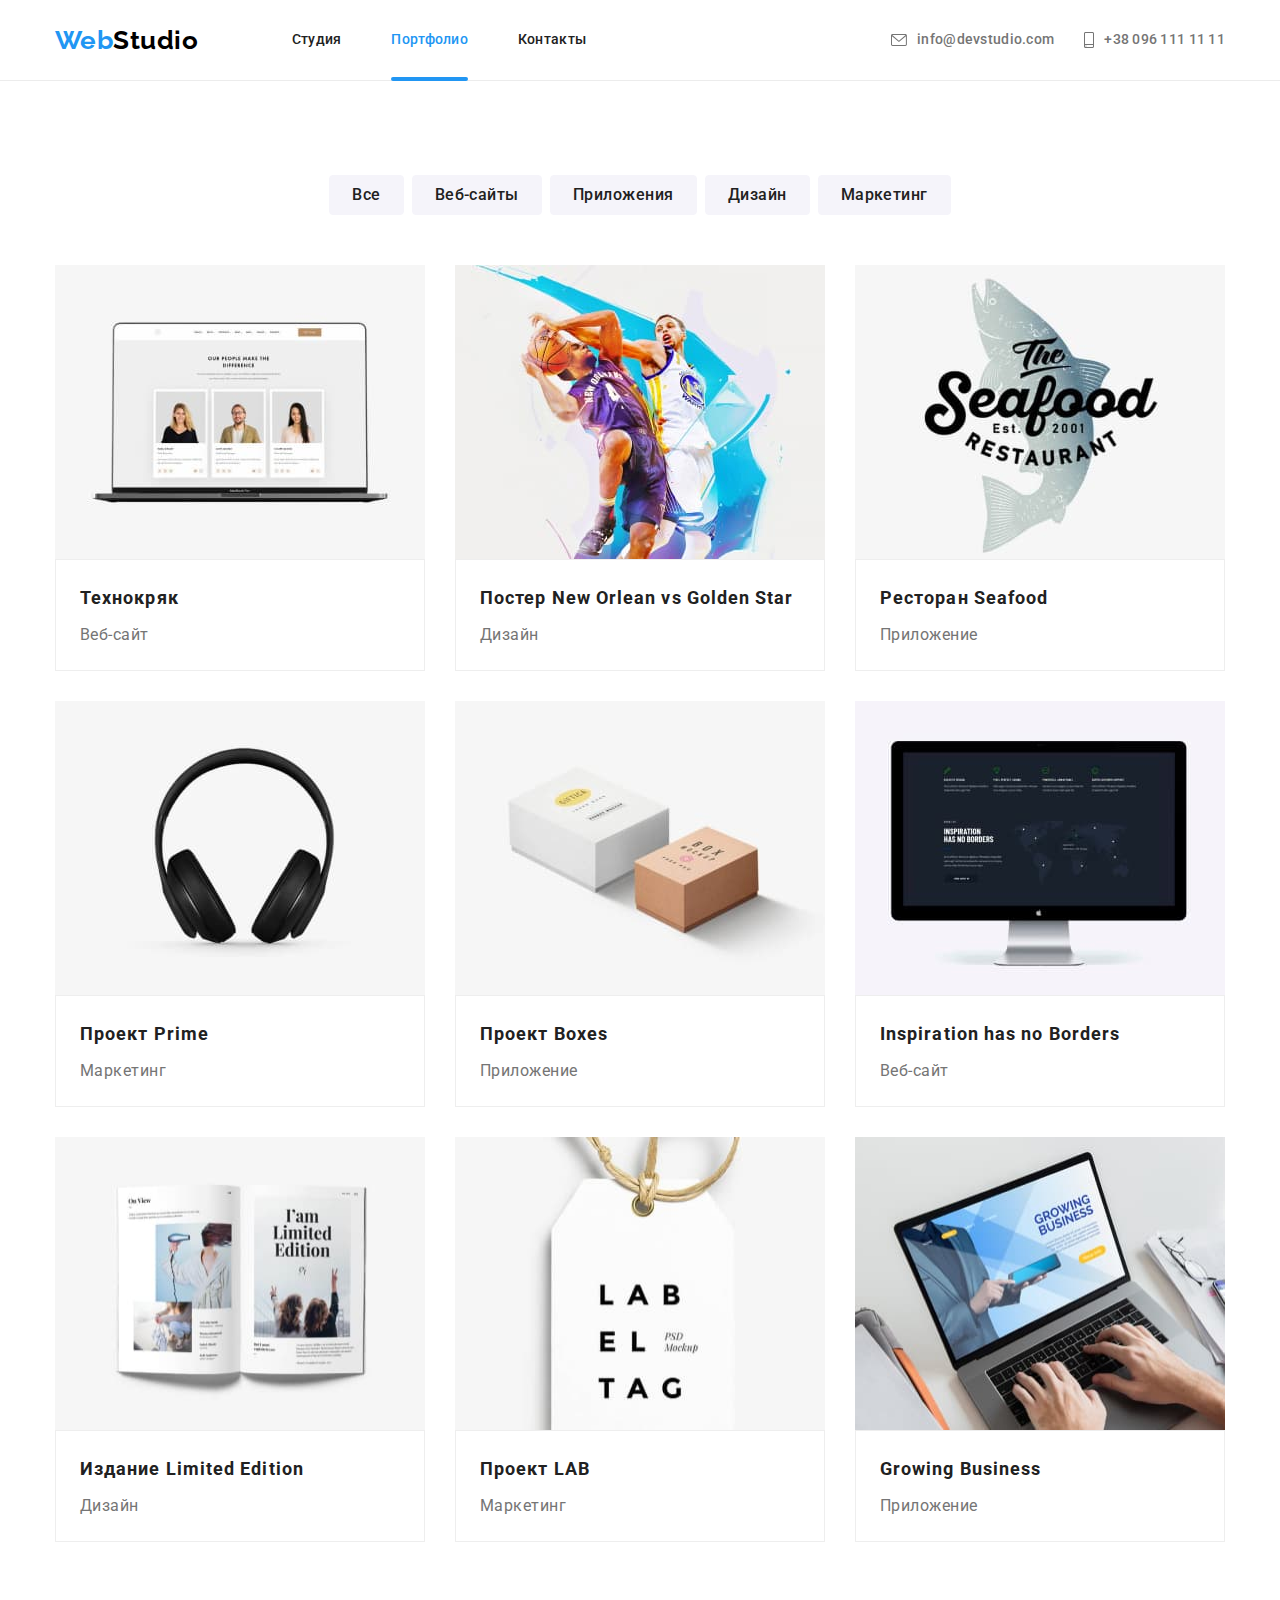
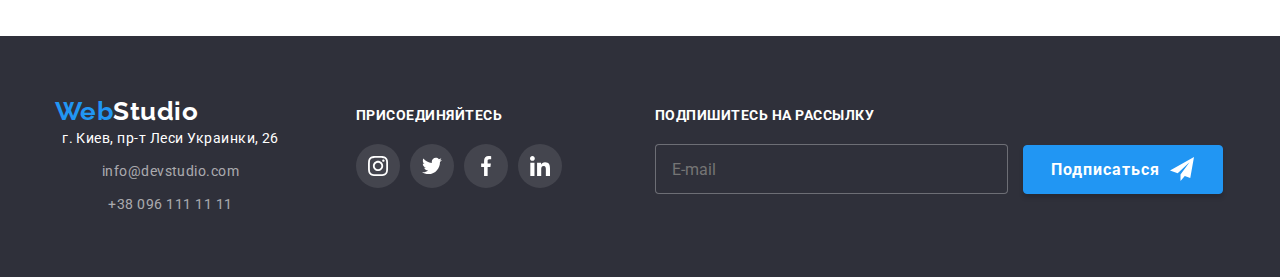
==== commit 482455a5: "Footer's done" ====
--- a/portfolio.html
+++ b/portfolio.html
@@ -288,7 +288,7 @@
 
     <!--  _______________ Footer _______________ -->
     <footer class="footer">
-      <div class="container footer__box">
+      <div class="container footer__container">
         <div>
           <a href="./index.html" class="logo logo--inverse" lang="en">
             <span class="logo__accent">Web</span>Studio
--- a/css/main.min.css
+++ b/css/main.min.css
@@ -1 +1 @@
-:root{--primary-text-color: #757575;--title-text-color: #212121;--light-text-color: #ffffff;--hero-title-color: #ffffff;--main-bg-color: #ffffff;--second-bg-color: #f5f4fa;--dark-bg-color: #2f303a;--accent-color: #2196f3;--twin-accent-color: #ffffff;--logo-color: #000000;--address-contact-color: rgba(255, 255, 255, 0.6);--icon-color: #afb1b8;--icon-bg-color: rgba(255, 255, 255, 0.1);--label-doing-bg-color: rgba(47, 48, 58, 0.8);--portfolio-overlay-text-color: #ffffff;--portfolio-overlay-bg-color: rgba(33, 150, 243, 0.9);--backdrop-color: rgba(0, 0, 0, 0.2);--placeholder-color: rgba(117, 117, 117, 0.5);--subscr-border-color: rgba(255, 255, 255, 0.3);--close-border-color: rgba(0, 0, 0, 0.1);--item-gap: 30px}body{font-family:Roboto,sans-serif;letter-spacing:.03em;color:var(--primary-text-color);background-color:var(--main-bg-color)}img{display:block;max-width:100%;height:auto}h1,h2,h3,h4,h5,h6,p{margin:0;padding:0}.list{margin:0;padding:0;list-style:none}.container{margin-left:auto;margin-right:auto;padding-left:15px;padding-right:15px}@media screen and (min-width: 480px){.container{width:480px}}@media screen and (min-width: 768px){.container{width:768px}}@media screen and (min-width: 1200px){.container{width:1200px}}body.modal-open{overflow:hidden}.visually-hidden{position:absolute;width:1px;height:1px;margin:-1px;border:0;padding:0;white-space:nowrap;-webkit-clip-path:inset(100%);clip-path:inset(100%);clip:rect(0 0 0 0);overflow:hidden}.form__thumb,.form__input,.btn-close-icon,.backdrop,.button__thumb,.portfolio__text,.portfolio__link,.filtr__btn,.clients__link,.socials__link,.button,.header-contacts__link,.site-nav__link{transition-duration:250ms;transition-timing-function:cubic-bezier(0.4, 0, 0.2, 1)}.logo{display:inline-block;font-family:Raleway,sans-serif;font-weight:700;font-size:26px;line-height:1.19;text-decoration:none;color:var(--logo-color)}.logo__accent{color:var(--accent-color)}.logo--inverse{color:var(--twin-accent-color)}.page-header{position:relative;border-bottom:1px solid #ececec}.page-header__container{display:flex;justify-content:space-between;align-items:center;min-height:60px}.menu-button{display:inline-flex;margin:0;padding:0;border:none;background-color:rgba(0,0,0,0)}@media screen and (min-width: 768px){.menu-button{display:none}}.menu-button .icon-close{display:none}.menu-button.is-open .icon-close{display:block}.menu-button.is-open .icon-menu{display:none}.menu-container{background-color:var(--main-bg-color)}@media screen and (max-width: 767px){.menu-container{display:none;position:absolute;top:100%;left:0;width:100%;padding:48px 40px}.menu-container.is-open{display:block}}@media screen and (min-width: 768px){.menu-container{display:flex;align-items:center}}.header-socials{display:flex;justify-content:space-between;flex-wrap:wrap}@media screen and (min-width: 768px){.header-socials{display:none}}.header-socials__item{display:block;margin-left:auto;margin-right:auto}.header-socials__item:not(:last-child){border-right:1px solid rgba(33,33,33,.2)}.header-socials__link{font-weight:500;font-size:18px;line-height:1.22;letter-spacing:.02em;text-decoration:none;color:var(--accent-color)}.site-nav{display:block}@media screen and (min-width: 768px){.site-nav{display:flex;align-items:center}}@media screen and (min-width: 768px){.site-nav__item{display:block}.site-nav__item:not(:last-child){margin-right:50px}}.site-nav__link{display:block;font-weight:500;font-size:40px;line-height:1.18;letter-spacing:.02em;text-decoration:none;color:var(--title-text-color);transition-property:color,fill}@media screen and (max-width: 767px){.site-nav__link{margin-bottom:32px}}@media screen and (min-width: 768px){.site-nav__link{padding-top:32px;padding-bottom:32px;font-size:14px;line-height:1.14}}.site-nav__link:hover,.site-nav__link:focus{color:var(--accent-color);fill:var(--accent-color)}.site-nav__link--current{color:var(--accent-color)}@media screen and (min-width: 768px){.site-nav__link--current{position:relative}.site-nav__link--current::after{content:"";position:absolute;bottom:-1px;left:0;width:100%;background-color:var(--accent-color);border:2px solid var(--accent-color);border-radius:2px}}.header-contacts{display:flex;flex-direction:column-reverse}@media screen and (max-width: 767px){.header-contacts{margin-bottom:64px}}@media screen and (min-width: 768px){.header-contacts{flex-direction:column;margin-left:84px}}@media screen and (min-width: 1200px){.header-contacts{flex-direction:row;margin-left:305px}}.header-contacts__item{display:block}@media screen and (max-width: 767px){.header-contacts__item:nth-child(2){margin-bottom:32px}}@media screen and (min-width: 768px)and (max-width: 1199px){.header-contacts__item:nth-child(1){margin-bottom:10px}}@media screen and (min-width: 1200px){.header-contacts__item:not(:last-child){margin-right:30px}}.header-contacts__link{font-weight:500;font-size:24px;line-height:1.17;letter-spacing:.02em;text-decoration:none;color:var(--primary-text-color);fill:var(--primary-text-color);transition-property:color,fill}@media screen and (max-width: 767px){.header-contacts__link--accent{font-size:34px;line-height:1.18;color:var(--accent-color)}}.header-contacts__link:hover,.header-contacts__link:focus{color:var(--accent-color);fill:var(--accent-color)}@media screen and (min-width: 768px){.header-contacts__link{display:flex;align-items:center;font-size:12px;line-height:1.17}}@media screen and (min-width: 1200px){.header-contacts__link{font-size:14px;line-height:1.14}}.header-contacts__icon{margin-right:8px}@media screen and (max-width: 767px){.header-contacts__icon{display:none}}@media screen and (min-width: 1200px){.header-contacts__icon{margin-right:10px}}.section{padding-top:94px;padding-bottom:94px}.section__title{outline:1px solid gray;margin-top:0;margin-bottom:30px;font-weight:700;font-size:36px;line-height:1.17;text-align:center;color:var(--title-text-color)}@media screen and (min-width: 1200px){.section__title{margin-bottom:50px}}.section--no-padding-top{padding-top:0}.section--other-background{margin-bottom:0;background-color:var(--second-bg-color)}.hero{margin-left:auto;margin-right:auto;padding-top:118px;padding-bottom:118px;max-width:1600px;height:400px;text-align:center;background-color:var(--dark-bg-color);background-image:linear-gradient(rgba(47, 48, 58, 0.4), rgba(47, 48, 58, 0.4)),url(../images/hero-bg.jpg);background-repeat:no-repeat;background-position:center;background-size:cover}@media screen and (min-width: 1200px){.hero{padding-top:200px;padding-bottom:200px;height:600px}}.hero__title{margin-bottom:30px;font-weight:900;font-size:26px;line-height:1.62;letter-spacing:.06em;text-transform:uppercase;color:var(--hero-title-color)}@media screen and (min-width: 1200px){.hero__title{font-size:44px;line-height:1.36}}.button{display:block;margin-left:auto;margin-right:auto;padding:10px;min-width:200px;font-weight:700;font-size:16px;line-height:1.7;letter-spacing:.06em;text-align:center;cursor:pointer;color:var(--twin-accent-color);background-color:var(--accent-color);border:1px solid var(--accent-color);border-radius:4px;box-shadow:0px 4px 4px rgba(0,0,0,.15);transition-property:color,background-color}.button:hover,.button:focus{background-color:var(--twin-accent-color);color:var(--accent-color)}.features{outline:1px solid red;margin-top:calc(-1*var(--item-gap))}@media screen and (min-width: 768px){.features{display:flex;flex-wrap:wrap;margin-left:calc(-1*var(--item-gap))}}.features__item{outline:1px solid blue;margin-top:var(--item-gap)}@media screen and (min-width: 768px){.features__item{flex-basis:calc(50% - var(--item-gap));margin-left:var(--item-gap)}}@media screen and (min-width: 1200px){.features__item{flex-basis:calc(25% - var(--item-gap))}}.features__thumb{outline:1px solid green;display:flex;justify-content:center;align-items:center;margin-bottom:30px;height:120px;background-color:var(--second-bg-color);border-radius:4px}.features__title{outline:1px solid #adff2f;margin-bottom:10px;font-weight:700;font-size:14px;line-height:1.14;text-transform:uppercase;text-align:center;color:var(--title-text-color)}@media screen and (min-width: 768px){.features__title{text-align:left}}.features__description{outline:1px solid orange;display:block;margin-top:0;margin-bottom:0;width:100%;font-size:14px;line-height:1.71}@media screen and (max-width: 1199px){.section__doings{display:none}}.doings{display:flex;margin-left:calc(-1*var(--item-gap))}.doings__item{margin-left:var(--item-gap);flex-basis:calc(33.3333333333% - var(--item-gap))}.doings__thumb{position:relative}.doings__label{position:absolute;bottom:0;display:flex;justify-content:center;align-items:center;margin:0;width:100%;height:70px;font-weight:700;font-size:14px;line-height:1.14;text-transform:uppercase;color:var(--light-text-color);background-color:var(--label-doing-bg-color)}.team{outline:1px solid red}@media screen and (min-width: 768px){.team{display:flex;flex-wrap:wrap;margin-left:calc(-1*var(--item-gap));margin-top:calc(-1*var(--item-gap))}}.team__item{outline:1px solid blue;margin-top:var(--item-gap);background-color:var(--main-bg-color);box-shadow:0px 1px 3px rgba(0,0,0,.12),0px 1px 1px rgba(0,0,0,.14),0px 2px 1px rgba(0,0,0,.2);border-radius:0px 0px 4px 4px}@media screen and (min-width: 768px){.team__item{flex-basis:calc(50% - var(--item-gap));margin-left:var(--item-gap)}}@media screen and (min-width: 1200px){.team__item{flex-basis:calc(25% - var(--item-gap))}}.team__img{width:100%}@media screen and (min-width: 768px){.team__img{height:374px}}@media screen and (min-width: 1200px){.team__img{height:260px}}.team__info{padding:30px 0}.team__title{margin-bottom:10px;font-weight:500;font-size:16px;line-height:1.19;text-align:center;color:var(--title-text-color)}.team__text{margin-top:0;margin-bottom:16px;font-size:16px;line-height:1.19;text-align:center}.socials{display:flex;justify-content:center}.socials__item:not(:first-child){margin-left:10px}.socials__link{display:flex;justify-content:center;align-items:center;width:44px;height:44px;color:var(--icon-color);border-radius:50%;transition-property:color,background-color}.socials__link:hover,.socials__link:focus{color:var(--twin-accent-color);background-color:var(--accent-color)}.socials__icon{fill:currentColor}.clients{display:flex;flex-wrap:wrap;justify-content:space-between;margin-top:calc(-1*var(--item-gap))}.clients__item{margin-top:var(--item-gap);flex-basis:calc(50% - var(--item-gap)/2);height:92px}@media screen and (min-width: 768px){.clients__item{flex-basis:calc(33.3333333333% - var(--item-gap)*2/3)}}@media screen and (min-width: 1200px){.clients__item{flex-basis:calc(16.6666666667% - var(--item-gap)*5/6)}}.clients__link{display:flex;justify-content:center;align-items:center;height:100%;color:var(--icon-color);border:1px solid var(--icon-color);border-radius:4px;transition-property:color,border}.clients__link:hover,.clients__link:focus{color:var(--accent-color);border:1px solid var(--accent-color)}.clients__icon{fill:currentColor}.filtr{display:flex;flex-wrap:wrap;margin-bottom:40px}@media screen and (max-width: 767px){.filtr{margin-top:-15px}}@media screen and (min-width: 768px){.filtr{justify-content:center;margin-bottom:30px}}@media screen and (min-width: 1200px){.filtr{margin-bottom:50px}}@media screen and (max-width: 767px){.filtr__item{margin-top:15px}}.filtr__item:not(:last-child){margin-right:8px}.filtr__btn{display:inline-block;padding:6px 22px;min-width:73px;font-family:inherit;font-weight:500;font-size:16px;line-height:1.63;letter-spacing:.03em;text-align:center;cursor:pointer;color:var(--title-text-color);background-color:var(--second-bg-color);border:1px solid var(--second-bg-color);border-radius:4px;transition-property:color,background-color,border,box-shadow}.filtr__btn:hover,.filtr__btn:focus{color:var(--twin-accent-color);background-color:var(--accent-color);border:1px solid var(--accent-color);box-shadow:0px 3px 1px rgba(0,0,0,.1),0px 1px 2px rgba(0,0,0,.08),0px 2px 2px rgba(0,0,0,.12)}.portfolio{display:flex;flex-wrap:wrap;justify-content:space-between;align-items:stretch;margin-top:calc(-1*var(--item-gap))}@media screen and (min-width: 768px){.portfolio{margin-left:calc(-1*var(--item-gap))}}.portfolio__item{flex-basis:100%;margin-top:var(--item-gap)}@media screen and (min-width: 768px){.portfolio__item{flex-basis:calc(50% - var(--item-gap));margin-left:var(--item-gap)}}@media screen and (min-width: 1200px){.portfolio__item{flex-basis:calc(33.3333333333% - var(--item-gap))}}.portfolio__link{display:block;text-decoration:none;transition-property:box-shadow}.portfolio__link:hover,.portfolio__link:focus{box-shadow:0px 1px 1px rgba(0,0,0,.12),0px 4px 4px rgba(0,0,0,.06),1px 4px 6px rgba(0,0,0,.16)}.portfolio__box{position:relative;overflow:hidden;width:100%}.portfolio__box::before{content:""}.portfolio__thumb{width:100%}.portfolio__text{position:absolute;top:100%;opacity:0;margin:0;padding:63px 24px;width:100%;height:100%;font-size:18px;line-height:1.56;color:var(--portfolio-overlay-text-color);background-color:var(--portfolio-overlay-bg-color);transition-property:opacity,top}.portfolio__link:hover .portfolio__text,.portfolio__link:focus .portfolio__text{top:0;opacity:1}.portfolio__content{flex-grow:1;padding:20px 24px;border:1px solid #eee}.portfolio__title{margin-bottom:4px;font-weight:700;font-size:18px;line-height:2;letter-spacing:.06em;color:var(--title-text-color)}.portfolio__type{font-size:16px;line-height:1.86;color:var(--primary-text-color)}.button__box{display:flex;justify-content:center;align-items:center}.button__thumb{display:flex;justify-content:center;align-items:center;margin-left:10px;padding:0;fill:var(--twin-accent-color);transition-property:fill}.button:hover .button__thumb,.button:focus .button__thumb{fill:var(--accent-color)}.backdrop{position:fixed;top:0;left:0;padding-top:93px;padding-right:15px;padding-left:15px;width:100%;height:100%;background-color:var(--backdrop-color);transition-property:opacity,visibility;overflow-y:scroll}.is-hidden{opacity:0;pointer-events:none;visibility:hidden}.modal{padding-top:40px;padding-left:40px;padding-right:40px;padding-bottom:40px;width:100%;background-color:var(--main-bg-color);border-radius:4px;box-shadow:0px 1px 3px rgba(0,0,0,.12),0px 1px 1px rgba(0,0,0,.14),0px 2px 1px rgba(0,0,0,.2)}@media screen and (min-width: 480px){.modal{max-width:450px;position:absolute;left:50%;transform:translate(-50%)}}@media screen and (min-width: 1200px){.modal{max-width:528px;min-height:581px}}.btn-close-icon{position:absolute;top:8px;right:8px;fill:#000;border:1px solid var(--close-border-color);border-radius:50%;transition-property:fill}.btn-close-icon:hover,.btn-close-icon:focus{fill:var(--accent-color);cursor:pointer}.btn-close-icon:active{fill:var(--icon-color)}.form{margin-left:auto;margin-right:auto}.form__title{margin-bottom:12px;color:var(--title-text-color);font-weight:700;font-size:20px;line-height:1.5;text-align:center}@media screen and (min-width: 1200px){.form__title{line-height:1.15}}.form__item{position:relative;display:flex;flex-direction:column;margin-bottom:10px}.form__item:nth-child(4){margin-bottom:20px}.form__label{margin-bottom:4px;font-size:12px;line-height:1.17;letter-spacing:.01}.form__label::-moz-placeholder{color:var(--placeholder-color)}.form__label:-ms-input-placeholder{color:var(--placeholder-color)}.form__label::placeholder{color:var(--placeholder-color)}.form__input{margin:0;padding:12px 42px;cursor:pointer;font-size:14px;line-height:1.14;letter-spacing:.01em;color:var(--title-text-color);border:1px solid rgba(33,33,33,.2);border-radius:4px;transition-property:border}.form__input:focus{outline:1px solid rgba(0,0,0,0);border:1px solid var(--accent-color)}.form__thumb{position:absolute;bottom:11px;left:12px;display:flex;justify-content:center;align-items:center;padding:0;color:var(--title-text-color);transition-property:color}.form__item:focus-within .form__thumb{color:var(--accent-color)}.form__icon{display:inline-block;fill:currentColor}.form__textarea{padding-right:16px;padding-left:16px;height:120px;resize:none}.terms{margin-bottom:30px}.terms__label{display:flex;justify-content:center;align-items:center;margin:0}.terms__thumb{position:relative;width:16px;height:15px;display:block;margin:0;padding:0}.terms__icon{border:1px solid #000;border-radius:2px;fill:rgba(0,0,0,0);stroke:rgba(0,0,0,0);stroke-linejoin:miter;stroke-linecap:butt;stroke-miterlimit:4;stroke-width:.4267}.terms__checkbox:checked+.terms__icon{border:1px solid var(--accent-color);background-color:var(--accent-color);fill:#fff;stroke:#fff;stroke-linejoin:miter;stroke-linecap:butt;stroke-miterlimit:4;stroke-width:.4267}.terms__text{margin-left:5px;font-size:12px;line-height:1.17}@media screen and (min-width: 1200px){.terms__text{font-size:14px;line-height:1.71}}.terms__link{color:var(--accent-color)}/*# sourceMappingURL=main.min.css.map */+:root{--primary-text-color: #757575;--title-text-color: #212121;--light-text-color: #ffffff;--hero-title-color: #ffffff;--main-bg-color: #ffffff;--second-bg-color: #f5f4fa;--dark-bg-color: #2f303a;--accent-color: #2196f3;--twin-accent-color: #ffffff;--logo-color: #000000;--address-contact-color: rgba(255, 255, 255, 0.6);--icon-color: #afb1b8;--icon-bg-color: rgba(255, 255, 255, 0.1);--label-doing-bg-color: rgba(47, 48, 58, 0.8);--portfolio-overlay-text-color: #ffffff;--portfolio-overlay-bg-color: rgba(33, 150, 243, 0.9);--backdrop-color: rgba(0, 0, 0, 0.2);--placeholder-color: rgba(117, 117, 117, 0.5);--subscr-border-color: rgba(255, 255, 255, 0.3);--close-border-color: rgba(0, 0, 0, 0.1);--item-gap: 30px}body{font-family:Roboto,sans-serif;letter-spacing:.03em;color:var(--primary-text-color);background-color:var(--main-bg-color)}img{display:block;max-width:100%;height:auto}h1,h2,h3,h4,h5,h6,p{margin:0;padding:0}.list{margin:0;padding:0;list-style:none}.container{margin-left:auto;margin-right:auto;padding-left:15px;padding-right:15px}@media screen and (min-width: 480px){.container{width:480px}}@media screen and (min-width: 768px){.container{width:768px}}@media screen and (min-width: 1200px){.container{width:1200px}}body.modal-open{overflow:hidden}.visually-hidden{position:absolute;width:1px;height:1px;margin:-1px;border:0;padding:0;white-space:nowrap;-webkit-clip-path:inset(100%);clip-path:inset(100%);clip:rect(0 0 0 0);overflow:hidden}.form__thumb,.form__input,.btn-close-icon,.backdrop,.button__thumb,.subscription__input,.address__link,.portfolio__text,.portfolio__link,.filtr__btn,.clients__link,.socials__link,.button,.header-contacts__link,.site-nav__link{transition-duration:250ms;transition-timing-function:cubic-bezier(0.4, 0, 0.2, 1)}.logo{display:inline-block;font-family:Raleway,sans-serif;font-weight:700;font-size:26px;line-height:1.19;text-decoration:none;color:var(--logo-color)}.logo__accent{color:var(--accent-color)}.logo--inverse{color:var(--twin-accent-color)}.page-header{position:relative;border-bottom:1px solid #ececec}.page-header__container{display:flex;justify-content:space-between;align-items:center;min-height:60px}.menu-button{display:inline-flex;margin:0;padding:0;border:none;background-color:rgba(0,0,0,0)}@media screen and (min-width: 768px){.menu-button{display:none}}.menu-button .icon-close{display:none}.menu-button.is-open .icon-close{display:block}.menu-button.is-open .icon-menu{display:none}.menu-container{background-color:var(--main-bg-color)}@media screen and (max-width: 767px){.menu-container{display:none;position:absolute;top:100%;left:0;width:100%;padding:48px 40px}.menu-container.is-open{display:block}}@media screen and (min-width: 768px){.menu-container{display:flex;align-items:center}}.header-socials{display:flex;justify-content:space-between;flex-wrap:wrap}@media screen and (min-width: 768px){.header-socials{display:none}}.header-socials__item{display:block;margin-left:auto;margin-right:auto}.header-socials__item:not(:last-child){border-right:1px solid rgba(33,33,33,.2)}.header-socials__link{font-weight:500;font-size:18px;line-height:1.22;letter-spacing:.02em;text-decoration:none;color:var(--accent-color)}.site-nav{display:block}@media screen and (min-width: 768px){.site-nav{display:flex;align-items:center}}@media screen and (min-width: 768px){.site-nav__item{display:block}.site-nav__item:not(:last-child){margin-right:50px}}.site-nav__link{display:block;font-weight:500;font-size:40px;line-height:1.18;letter-spacing:.02em;text-decoration:none;color:var(--title-text-color);transition-property:color,fill}@media screen and (max-width: 767px){.site-nav__link{margin-bottom:32px}}@media screen and (min-width: 768px){.site-nav__link{padding-top:32px;padding-bottom:32px;font-size:14px;line-height:1.14}}.site-nav__link:hover,.site-nav__link:focus{color:var(--accent-color);fill:var(--accent-color)}.site-nav__link--current{color:var(--accent-color)}@media screen and (min-width: 768px){.site-nav__link--current{position:relative}.site-nav__link--current::after{content:"";position:absolute;bottom:-1px;left:0;width:100%;background-color:var(--accent-color);border:2px solid var(--accent-color);border-radius:2px}}.header-contacts{display:flex;flex-direction:column-reverse}@media screen and (max-width: 767px){.header-contacts{margin-bottom:64px}}@media screen and (min-width: 768px){.header-contacts{flex-direction:column;margin-left:84px}}@media screen and (min-width: 1200px){.header-contacts{flex-direction:row;margin-left:305px}}.header-contacts__item{display:block}@media screen and (max-width: 767px){.header-contacts__item:nth-child(2){margin-bottom:32px}}@media screen and (min-width: 768px)and (max-width: 1199px){.header-contacts__item:nth-child(1){margin-bottom:10px}}@media screen and (min-width: 1200px){.header-contacts__item:not(:last-child){margin-right:30px}}.header-contacts__link{font-weight:500;font-size:24px;line-height:1.17;letter-spacing:.02em;text-decoration:none;color:var(--primary-text-color);fill:var(--primary-text-color);transition-property:color,fill}@media screen and (max-width: 767px){.header-contacts__link--accent{font-size:34px;line-height:1.18;color:var(--accent-color)}}.header-contacts__link:hover,.header-contacts__link:focus{color:var(--accent-color);fill:var(--accent-color)}@media screen and (min-width: 768px){.header-contacts__link{display:flex;align-items:center;font-size:12px;line-height:1.17}}@media screen and (min-width: 1200px){.header-contacts__link{font-size:14px;line-height:1.14}}.header-contacts__icon{margin-right:8px}@media screen and (max-width: 767px){.header-contacts__icon{display:none}}@media screen and (min-width: 1200px){.header-contacts__icon{margin-right:10px}}.section{padding-top:94px;padding-bottom:94px}.section__title{margin-top:0;margin-bottom:30px;font-weight:700;font-size:36px;line-height:1.17;text-align:center;color:var(--title-text-color)}@media screen and (min-width: 1200px){.section__title{margin-bottom:50px}}.section--no-padding-top{padding-top:0}.section--other-background{margin-bottom:0;background-color:var(--second-bg-color)}.hero{margin-left:auto;margin-right:auto;padding-top:118px;padding-bottom:118px;max-width:1600px;height:400px;text-align:center;background-color:var(--dark-bg-color);background-image:linear-gradient(rgba(47, 48, 58, 0.4), rgba(47, 48, 58, 0.4)),url(../images/hero-bg.jpg);background-repeat:no-repeat;background-position:center;background-size:cover}@media screen and (min-width: 1200px){.hero{padding-top:200px;padding-bottom:200px;height:600px}}.hero__title{margin-bottom:30px;font-weight:900;font-size:26px;line-height:1.62;letter-spacing:.06em;text-transform:uppercase;color:var(--hero-title-color)}@media screen and (min-width: 1200px){.hero__title{font-size:44px;line-height:1.36}}.button{display:block;margin-left:auto;margin-right:auto;padding:10px;min-width:200px;font-weight:700;font-size:16px;line-height:1.7;letter-spacing:.06em;text-align:center;cursor:pointer;color:var(--twin-accent-color);background-color:var(--accent-color);border:1px solid var(--accent-color);border-radius:4px;box-shadow:0px 4px 4px rgba(0,0,0,.15);transition-property:color,background-color}.button:hover,.button:focus{background-color:var(--twin-accent-color);color:var(--accent-color)}.features{margin-top:calc(-1*var(--item-gap))}@media screen and (min-width: 768px){.features{display:flex;flex-wrap:wrap;margin-left:calc(-1*var(--item-gap))}}.features__item{margin-top:var(--item-gap)}@media screen and (min-width: 768px){.features__item{flex-basis:calc(50% - var(--item-gap));margin-left:var(--item-gap)}}@media screen and (min-width: 1200px){.features__item{flex-basis:calc(25% - var(--item-gap))}}.features__thumb{display:flex;justify-content:center;align-items:center;margin-bottom:30px;height:120px;background-color:var(--second-bg-color);border-radius:4px}.features__title{margin-bottom:10px;font-weight:700;font-size:14px;line-height:1.14;text-transform:uppercase;text-align:center;color:var(--title-text-color)}@media screen and (min-width: 768px){.features__title{text-align:left}}.features__description{display:block;margin-top:0;margin-bottom:0;width:100%;font-size:14px;line-height:1.71}@media screen and (max-width: 1199px){.section__doings{display:none}}.doings{display:flex;margin-left:calc(-1*var(--item-gap))}.doings__item{margin-left:var(--item-gap);flex-basis:calc(33.3333333333% - var(--item-gap))}.doings__thumb{position:relative}.doings__label{position:absolute;bottom:0;display:flex;justify-content:center;align-items:center;margin:0;width:100%;height:70px;font-weight:700;font-size:14px;line-height:1.14;text-transform:uppercase;color:var(--light-text-color);background-color:var(--label-doing-bg-color)}@media screen and (min-width: 768px){.team{display:flex;flex-wrap:wrap;margin-left:calc(-1*var(--item-gap));margin-top:calc(-1*var(--item-gap))}}.team__item{margin-top:var(--item-gap);background-color:var(--main-bg-color);box-shadow:0px 1px 3px rgba(0,0,0,.12),0px 1px 1px rgba(0,0,0,.14),0px 2px 1px rgba(0,0,0,.2);border-radius:0px 0px 4px 4px}@media screen and (min-width: 768px){.team__item{flex-basis:calc(50% - var(--item-gap));margin-left:var(--item-gap)}}@media screen and (min-width: 1200px){.team__item{flex-basis:calc(25% - var(--item-gap))}}.team__img{width:100%}@media screen and (min-width: 768px){.team__img{height:374px}}@media screen and (min-width: 1200px){.team__img{height:260px}}.team__info{padding:30px 0}.team__title{margin-bottom:10px;font-weight:500;font-size:16px;line-height:1.19;text-align:center;color:var(--title-text-color)}.team__text{margin-top:0;margin-bottom:16px;font-size:16px;line-height:1.19;text-align:center}.socials{display:flex;justify-content:center}.socials__item:not(:first-child){margin-left:10px}.socials__link{display:flex;justify-content:center;align-items:center;width:44px;height:44px;color:var(--icon-color);border-radius:50%;transition-property:color,background-color}.socials__link:hover,.socials__link:focus{color:var(--twin-accent-color);background-color:var(--accent-color)}.socials__icon{fill:currentColor}.clients{display:flex;flex-wrap:wrap;justify-content:space-between;margin-top:calc(-1*var(--item-gap))}.clients__item{margin-top:var(--item-gap);flex-basis:calc(50% - var(--item-gap)/2);height:92px}@media screen and (min-width: 768px){.clients__item{flex-basis:calc(33.3333333333% - var(--item-gap)*2/3)}}@media screen and (min-width: 1200px){.clients__item{flex-basis:calc(16.6666666667% - var(--item-gap)*5/6)}}.clients__link{display:flex;justify-content:center;align-items:center;height:100%;color:var(--icon-color);border:1px solid var(--icon-color);border-radius:4px;transition-property:color,border}.clients__link:hover,.clients__link:focus{color:var(--accent-color);border:1px solid var(--accent-color)}.clients__icon{fill:currentColor}.filtr{display:flex;flex-wrap:wrap;margin-bottom:40px}@media screen and (max-width: 767px){.filtr{margin-top:-15px}}@media screen and (min-width: 768px){.filtr{justify-content:center;margin-bottom:30px}}@media screen and (min-width: 1200px){.filtr{margin-bottom:50px}}@media screen and (max-width: 767px){.filtr__item{margin-top:15px}}.filtr__item:not(:last-child){margin-right:8px}.filtr__btn{display:inline-block;padding:6px 22px;min-width:73px;font-family:inherit;font-weight:500;font-size:16px;line-height:1.63;letter-spacing:.03em;text-align:center;cursor:pointer;color:var(--title-text-color);background-color:var(--second-bg-color);border:1px solid var(--second-bg-color);border-radius:4px;transition-property:color,background-color,border,box-shadow}.filtr__btn:hover,.filtr__btn:focus{color:var(--twin-accent-color);background-color:var(--accent-color);border:1px solid var(--accent-color);box-shadow:0px 3px 1px rgba(0,0,0,.1),0px 1px 2px rgba(0,0,0,.08),0px 2px 2px rgba(0,0,0,.12)}.portfolio{display:flex;flex-wrap:wrap;justify-content:space-between;align-items:stretch;margin-top:calc(-1*var(--item-gap))}@media screen and (min-width: 768px){.portfolio{margin-left:calc(-1*var(--item-gap))}}.portfolio__item{flex-basis:100%;margin-top:var(--item-gap)}@media screen and (min-width: 768px){.portfolio__item{flex-basis:calc(50% - var(--item-gap));margin-left:var(--item-gap)}}@media screen and (min-width: 1200px){.portfolio__item{flex-basis:calc(33.3333333333% - var(--item-gap))}}.portfolio__link{display:block;text-decoration:none;transition-property:box-shadow}.portfolio__link:hover,.portfolio__link:focus{box-shadow:0px 1px 1px rgba(0,0,0,.12),0px 4px 4px rgba(0,0,0,.06),1px 4px 6px rgba(0,0,0,.16)}.portfolio__box{position:relative;overflow:hidden;width:100%}.portfolio__box::before{content:""}.portfolio__thumb{width:100%}.portfolio__text{position:absolute;top:100%;opacity:0;margin:0;padding:63px 24px;width:100%;height:100%;font-size:18px;line-height:1.56;color:var(--portfolio-overlay-text-color);background-color:var(--portfolio-overlay-bg-color);transition-property:opacity,top}.portfolio__link:hover .portfolio__text,.portfolio__link:focus .portfolio__text{top:0;opacity:1}.portfolio__content{flex-grow:1;padding:20px 24px;border:1px solid #eee}.portfolio__title{margin-bottom:4px;font-weight:700;font-size:18px;line-height:2;letter-spacing:.06em;color:var(--title-text-color)}.portfolio__type{font-size:16px;line-height:1.86;color:var(--primary-text-color)}.footer{padding-top:60px;padding-bottom:60px;background-color:var(--dark-bg-color)}.footer__container{display:flex;flex-direction:column;align-items:center}@media screen and (min-width: 768px){.footer__container{flex-direction:row;flex-wrap:wrap;justify-content:space-around;align-items:baseline}}@media screen and (min-width: 1200px){.footer__container{flex-wrap:nowrap}}.footer__title{margin-bottom:20px;font-weight:700;font-size:14px;line-height:1.14;text-transform:uppercase;color:var(--light-text-color)}@media screen and (max-width: 1199px){.footer__title{text-align:center}}.address{text-align:center}@media screen and (max-width: 1199px){.address{margin-bottom:60px}}.address-list{margin-top:20px;width:231px}.address__item:not(:first-child){margin-top:9px}.address__link{display:inline-block;width:231px;font-style:normal;font-size:14px;line-height:1.71;text-decoration:none;transition-property:color}.address__link:hover,.address__link:focus{color:var(--accent-color)}.address__link--bright{color:var(--light-text-color)}.address__link--dull{color:var(--address-contact-color)}@media screen and (max-width: 1199px){.join{margin-bottom:60px}}@media screen and (min-width: 1200px){.join{margin-left:70px}}.join__socials__link{color:var(--light-text-color);background-color:var(--icon-bg-color)}.subscription{width:100%}@media screen and (min-width: 1200px){.subscription{width:570px;margin-left:93px}}@media screen and (min-width: 768px){.subscription__row{display:flex;flex-direction:column;align-items:center}}@media screen and (min-width: 1200px){.subscription__row{flex-direction:row;align-items:baseline}}.subscription__input{width:100%;height:50px;margin-bottom:20px;padding-left:16px;color:var(--light-text-color);background-color:var(--dark-bg-color);border:1px solid var(--subscr-border-color);border-radius:4px;transition-property:border}.subscription__input:focus{border:1px solid var(--accent-color);outline:1px solid var(--accent-color)}@media screen and (min-width: 768px){.subscription__input{width:450px}}@media screen and (min-width: 1200px){.subscription__input{margin-right:12px;width:353px}}.button__box{display:flex;justify-content:center;align-items:center}.button__thumb{display:flex;justify-content:center;align-items:center;margin-left:10px;padding:0;fill:var(--twin-accent-color);transition-property:fill}.button:hover .button__thumb,.button:focus .button__thumb{fill:var(--accent-color)}.backdrop{position:fixed;top:0;left:0;padding-top:93px;padding-right:15px;padding-left:15px;width:100%;height:100%;background-color:var(--backdrop-color);transition-property:opacity,visibility;overflow-y:scroll}.is-hidden{opacity:0;pointer-events:none;visibility:hidden}.modal{padding-top:40px;padding-left:40px;padding-right:40px;padding-bottom:40px;width:100%;background-color:var(--main-bg-color);border-radius:4px;box-shadow:0px 1px 3px rgba(0,0,0,.12),0px 1px 1px rgba(0,0,0,.14),0px 2px 1px rgba(0,0,0,.2)}@media screen and (min-width: 480px){.modal{max-width:450px;position:absolute;left:50%;transform:translate(-50%)}}@media screen and (min-width: 768px){.modal{top:50%;transform:translate(-50%, -50%)}}@media screen and (min-width: 1200px){.modal{max-width:528px;min-height:581px}}.btn-close-icon{position:absolute;top:8px;right:8px;fill:#000;border:1px solid var(--close-border-color);border-radius:50%;transition-property:fill}.btn-close-icon:hover,.btn-close-icon:focus{fill:var(--accent-color);cursor:pointer}.btn-close-icon:active{fill:var(--icon-color)}.form{margin-left:auto;margin-right:auto}.form__title{margin-bottom:12px;color:var(--title-text-color);font-weight:700;font-size:20px;line-height:1.5;text-align:center}@media screen and (min-width: 1200px){.form__title{line-height:1.15}}.form__item{position:relative;display:flex;flex-direction:column;margin-bottom:10px}.form__item:nth-child(4){margin-bottom:20px}.form__label{margin-bottom:4px;font-size:12px;line-height:1.17;letter-spacing:.01}.form__label::-moz-placeholder{color:var(--placeholder-color)}.form__label:-ms-input-placeholder{color:var(--placeholder-color)}.form__label::placeholder{color:var(--placeholder-color)}.form__input{margin:0;padding:12px 42px;cursor:pointer;font-size:14px;line-height:1.14;letter-spacing:.01em;color:var(--title-text-color);border:1px solid rgba(33,33,33,.2);border-radius:4px;transition-property:border}.form__input:focus{outline:1px solid rgba(0,0,0,0);border:1px solid var(--accent-color)}.form__thumb{position:absolute;bottom:11px;left:12px;display:flex;justify-content:center;align-items:center;padding:0;color:var(--title-text-color);transition-property:color}.form__item:focus-within .form__thumb{color:var(--accent-color)}.form__icon{display:inline-block;fill:currentColor}.form__textarea{padding-right:16px;padding-left:16px;height:120px;resize:none}.terms{margin-bottom:30px}.terms__label{display:flex;justify-content:center;align-items:center;margin:0}.terms__thumb{position:relative;width:16px;height:15px;display:block;margin:0;padding:0}.terms__icon{border:1px solid #000;border-radius:2px;fill:rgba(0,0,0,0);stroke:rgba(0,0,0,0);stroke-linejoin:miter;stroke-linecap:butt;stroke-miterlimit:4;stroke-width:.4267}.terms__checkbox:checked+.terms__icon{border:1px solid var(--accent-color);background-color:var(--accent-color);fill:#fff;stroke:#fff;stroke-linejoin:miter;stroke-linecap:butt;stroke-miterlimit:4;stroke-width:.4267}.terms__text{margin-left:5px;font-size:12px;line-height:1.17}@media screen and (min-width: 1200px){.terms__text{font-size:14px;line-height:1.71}}.terms__link{color:var(--accent-color)}/*# sourceMappingURL=main.min.css.map */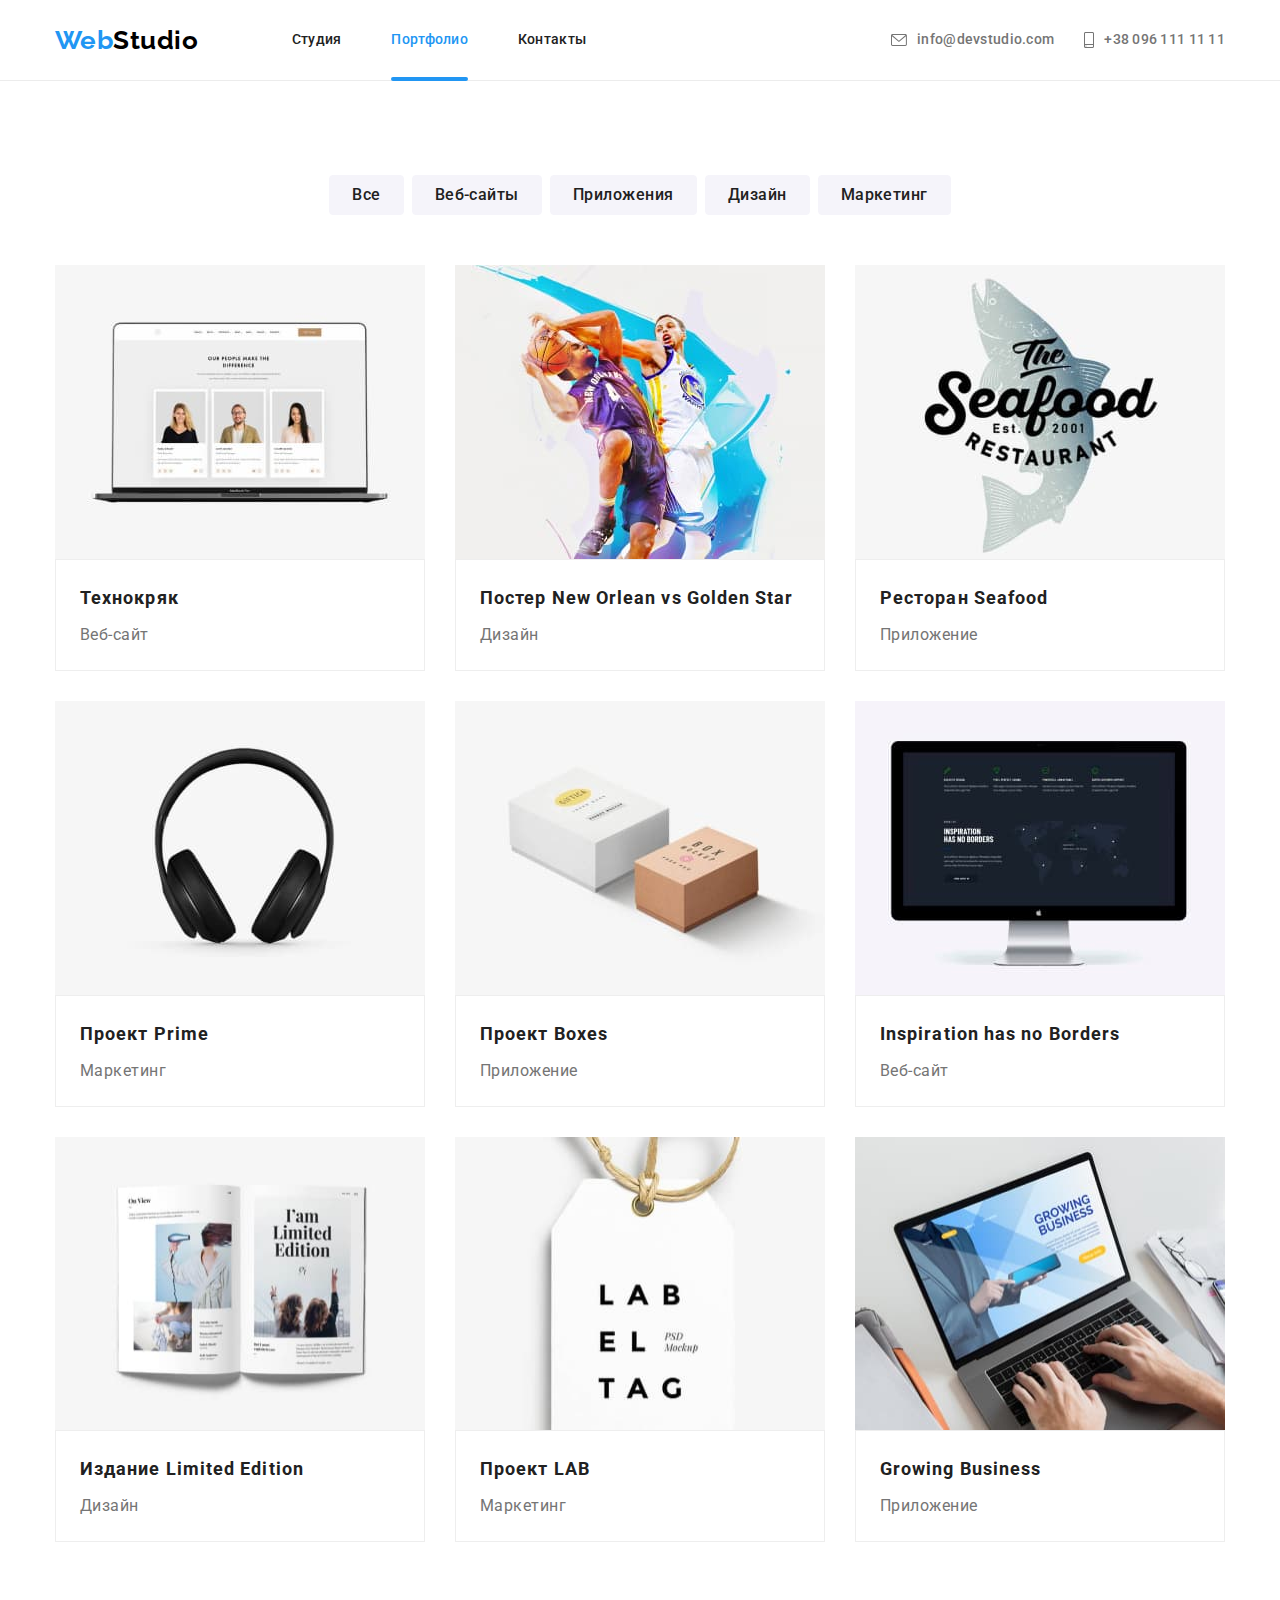
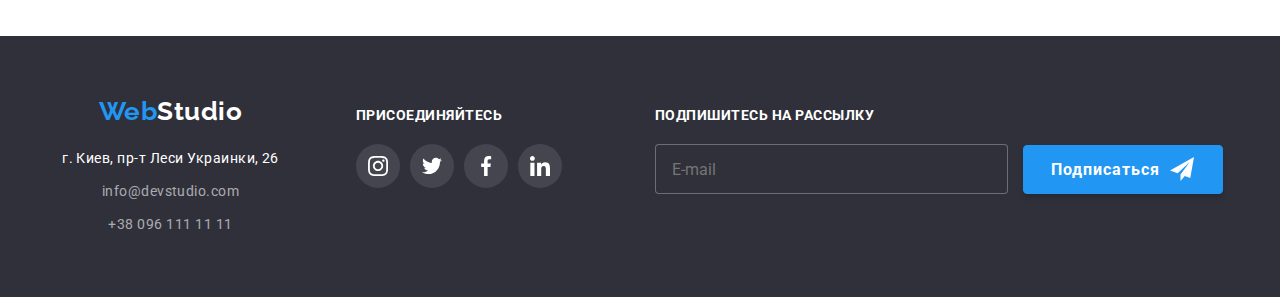
==== commit 4324d932: "Optimize jpg by squoosh" ====
--- a/portfolio.html
+++ b/portfolio.html
@@ -21,7 +21,6 @@
   <body>
     <!-- _______________ Header _______________ -->
     <!-- Change current! -->
-    <!-- _______________ Header _______________ -->
     <header class="page-header">
       <div class="container page-header__container">
         <!-- _______________ Logo _______________ -->
@@ -48,7 +47,7 @@
           <nav class="site-nav">
             <ul class="site-nav list">
               <li class="site-nav__item">
-                <a href="./index.html" class="site-nav__link"> Студия </a>
+                <a href="./index.html" class="site-nav__link">Студия</a>
               </li>
               <li class="site-nav__item">
                 <a href="./portfolio.html" class="site-nav__link site-nav__link--current">
@@ -56,7 +55,7 @@
                 </a>
               </li>
               <li class="site-nav__item">
-                <a href="" class="site-nav__link"> Контакты </a>
+                <a href="" class="site-nav__link">Контакты</a>
               </li>
             </ul>
           </nav>
@@ -127,12 +126,29 @@
             </li>
           </ul>
 
-          <!-- _______________ portfolio _______________ -->
+          <!-- _______________ Portfolio _______________ -->
           <ul class="portfolio list">
             <li class="portfolio__item">
               <a href="" class="portfolio__link">
                 <div class="portfolio__box">
-                  <img src="./images/project1.jpg" alt="" width="370" class="portfolio__thumb" />
+                  <picture class="portfolio__thumb">
+                    <source
+                      srcset="./images/project1.jpg 1x, ./images/project1@2x.jpg 2x"
+                      media="(min-width: 1200px)"
+                      type="image/jpeg"
+                    />
+                    <source
+                      srcset="./images/project1-tablet.jpg, ./images/project1-tablet@2x.jpg"
+                      media="(min-width: 768px)"
+                      type="image/jpeg"
+                    />
+                    <source
+                      srcset="./images/project1-mobile.jpg 1x, ./images/project1-mobile@2x.jpg 2x"
+                      media="(max-width: 767px)"
+                      type="image/jpeg"
+                    />
+                    <img src="./images/project1.jpg" alt="Технокряк" />
+                  </picture>
                   <p class="portfolio__text">
                     Ресурс предлагает комплексные предложения с разным уровнем функционала и
                     сервисов. Все это позволит посетителю получить исчерпывающие сведения о компании
@@ -149,7 +165,24 @@
             <li class="portfolio__item">
               <a href="" class="portfolio__link">
                 <div class="portfolio__box">
-                  <img src="./images/project2.jpg" alt="" width="370" class="portfolio__thumb" />
+                  <picture class="portfolio__thumb">
+                    <source
+                      srcset="./images/project2.jpg 1x, ./images/project2@2x.jpg 2x"
+                      media="(min-width: 1200px)"
+                      type="image/jpeg"
+                    />
+                    <source
+                      srcset="./images/project2-tablet.jpg, ./images/project2-tablet@2x.jpg"
+                      media="(min-width: 768px)"
+                      type="image/jpeg"
+                    />
+                    <source
+                      srcset="./images/project2-mobile.jpg 1x, ./images/project2-mobile@2x.jpg 2x"
+                      media="(max-width: 767px)"
+                      type="image/jpeg"
+                    />
+                    <img src="./images/project2.jpg" alt="Постер" />
+                  </picture>
                   <p class="portfolio__text">
                     Ресурс предлагает комплексные предложения с разным уровнем функционала и
                     сервисов. Все это позволит посетителю получить исчерпывающие сведения о компании
@@ -166,7 +199,24 @@
             <li class="portfolio__item">
               <a href="" class="portfolio__link">
                 <div class="portfolio__box">
-                  <img src="./images/project3.jpg" alt="" width="370" class="portfolio__thumb" />
+                  <picture class="portfolio__thumb">
+                    <source
+                      srcset="./images/project3.jpg 1x, ./images/project3@2x.jpg 2x"
+                      media="(min-width: 1200px)"
+                      type="image/jpeg"
+                    />
+                    <source
+                      srcset="./images/project3-tablet.jpg, ./images/project3-tablet@2x.jpg"
+                      media="(min-width: 768px)"
+                      type="image/jpeg"
+                    />
+                    <source
+                      srcset="./images/project3-mobile.jpg 1x, ./images/project3-mobile@2x.jpg 2x"
+                      media="(max-width: 767px)"
+                      type="image/jpeg"
+                    />
+                    <img src="./images/project3.jpg" alt="Ресторан" />
+                  </picture>
                   <p class="portfolio__text">
                     Ресурс предлагает комплексные предложения с разным уровнем функционала и
                     сервисов. Все это позволит посетителю получить исчерпывающие сведения о компании
@@ -183,7 +233,24 @@
             <li class="portfolio__item">
               <a href="" class="portfolio__link">
                 <div class="portfolio__box">
-                  <img src="./images/project4.jpg" alt="" width="370" class="portfolio__thumb" />
+                  <picture class="portfolio__thumb">
+                    <source
+                      srcset="./images/project4.jpg 1x, ./images/project4@2x.jpg 2x"
+                      media="(min-width: 1200px)"
+                      type="image/jpeg"
+                    />
+                    <source
+                      srcset="./images/project4-tablet.jpg, ./images/project4-tablet@2x.jpg"
+                      media="(min-width: 768px)"
+                      type="image/jpeg"
+                    />
+                    <source
+                      srcset="./images/project4-mobile.jpg 1x, ./images/project4-mobile@2x.jpg 2x"
+                      media="(max-width: 767px)"
+                      type="image/jpeg"
+                    />
+                    <img src="./images/project4.jpg" alt="Проект" />
+                  </picture>
                   <p class="portfolio__text">
                     Ресурс предлагает комплексные предложения с разным уровнем функционала и
                     сервисов. Все это позволит посетителю получить исчерпывающие сведения о компании
@@ -200,7 +267,24 @@
             <li class="portfolio__item">
               <a href="" class="portfolio__link">
                 <div class="portfolio__box">
-                  <img src="./images/project5.jpg" alt="" width="370" class="portfolio__thumb" />
+                  <picture class="portfolio__thumb">
+                    <source
+                      srcset="./images/project5.jpg 1x, ./images/project5@2x.jpg 2x"
+                      media="(min-width: 1200px)"
+                      type="image/jpeg"
+                    />
+                    <source
+                      srcset="./images/project5-tablet.jpg, ./images/project5-tablet@2x.jpg"
+                      media="(min-width: 768px)"
+                      type="image/jpeg"
+                    />
+                    <source
+                      srcset="./images/project5-mobile.jpg 1x, ./images/project5-mobile@2x.jpg 2x"
+                      media="(max-width: 767px)"
+                      type="image/jpeg"
+                    />
+                    <img src="./images/project5.jpg" alt="Проект" />
+                  </picture>
                   <p class="portfolio__text">
                     Ресурс предлагает комплексные предложения с разным уровнем функционала и
                     сервисов. Все это позволит посетителю получить исчерпывающие сведения о компании
@@ -217,7 +301,24 @@
             <li class="portfolio__item">
               <a href="" class="portfolio__link">
                 <div class="portfolio__box">
-                  <img src="./images/project6.jpg" alt="" width="370" class="portfolio__thumb" />
+                  <picture class="portfolio__thumb">
+                    <source
+                      srcset="./images/project6.jpg 1x, ./images/project6@2x.jpg 2x"
+                      media="(min-width: 1200px)"
+                      type="image/jpeg"
+                    />
+                    <source
+                      srcset="./images/project6-tablet.jpg, ./images/project6-tablet@2x.jpg"
+                      media="(min-width: 768px)"
+                      type="image/jpeg"
+                    />
+                    <source
+                      srcset="./images/project6-mobile.jpg 1x, ./images/project6-mobile@2x.jpg 2x"
+                      media="(max-width: 767px)"
+                      type="image/jpeg"
+                    />
+                    <img src="./images/project6.jpg" alt="Inspiration has no Borders" lang="en" />
+                  </picture>
                   <p class="portfolio__text">
                     Ресурс предлагает комплексные предложения с разным уровнем функционала и
                     сервисов. Все это позволит посетителю получить исчерпывающие сведения о компании
@@ -234,7 +335,24 @@
             <li class="portfolio__item">
               <a href="" class="portfolio__link">
                 <div class="portfolio__box">
-                  <img src="./images/project7.jpg" alt="" width="370" class="portfolio__thumb" />
+                  <picture class="portfolio__thumb">
+                    <source
+                      srcset="./images/project7.jpg 1x, ./images/project7@2x.jpg 2x"
+                      media="(min-width: 1200px)"
+                      type="image/jpeg"
+                    />
+                    <source
+                      srcset="./images/project7-tablet.jpg, ./images/project7-tablet@2x.jpg"
+                      media="(min-width: 768px)"
+                      type="image/jpeg"
+                    />
+                    <source
+                      srcset="./images/project7-mobile.jpg 1x, ./images/project7-mobile@2x.jpg 2x"
+                      media="(max-width: 767px)"
+                      type="image/jpeg"
+                    />
+                    <img src="./images/project7.jpg" alt="Издание Limited Edition" />
+                  </picture>
                   <p class="portfolio__text">
                     Ресурс предлагает комплексные предложения с разным уровнем функционала и
                     сервисов. Все это позволит посетителю получить исчерпывающие сведения о компании
@@ -251,7 +369,24 @@
             <li class="portfolio__item">
               <a href="" class="portfolio__link">
                 <div class="portfolio__box">
-                  <img src="./images/project8.jpg" alt="" width="370" class="portfolio__thumb" />
+                  <picture class="portfolio__thumb">
+                    <source
+                      srcset="./images/project8.jpg 1x, ./images/project8@2x.jpg 2x"
+                      media="(min-width: 1200px)"
+                      type="image/jpeg"
+                    />
+                    <source
+                      srcset="./images/project8-tablet.jpg, ./images/project8-tablet@2x.jpg"
+                      media="(min-width: 768px)"
+                      type="image/jpeg"
+                    />
+                    <source
+                      srcset="./images/project8-mobile.jpg 1x, ./images/project8-mobile@2x.jpg 2x"
+                      media="(max-width: 767px)"
+                      type="image/jpeg"
+                    />
+                    <img src="./images/project8.jpg" alt="Проект LAB" />
+                  </picture>
                   <p class="portfolio__text">
                     Ресурс предлагает комплексные предложения с разным уровнем функционала и
                     сервисов. Все это позволит посетителю получить исчерпывающие сведения о компании
@@ -268,7 +403,24 @@
             <li class="portfolio__item">
               <a href="" class="portfolio__link">
                 <div class="portfolio__box">
-                  <img src="./images/project9.jpg" alt="" width="370" class="portfolio__thumb" />
+                  <picture class="portfolio__thumb">
+                    <source
+                      srcset="./images/project9.jpg 1x, ./images/project9@2x.jpg 2x"
+                      media="(min-width: 1200px)"
+                      type="image/jpeg"
+                    />
+                    <source
+                      srcset="./images/project9-tablet.jpg, ./images/project9-tablet@2x.jpg"
+                      media="(min-width: 768px)"
+                      type="image/jpeg"
+                    />
+                    <source
+                      srcset="./images/project9-mobile.jpg 1x, ./images/project9-mobile@2x.jpg 2x"
+                      media="(max-width: 767px)"
+                      type="image/jpeg"
+                    />
+                    <img src="./images/project9.jpg" alt="Growing Business" />
+                  </picture>
                   <p class="portfolio__text">
                     Ресурс предлагает комплексные предложения с разным уровнем функционала и
                     сервисов. Все это позволит посетителю получить исчерпывающие сведения о компании
@@ -289,13 +441,13 @@
     <!--  _______________ Footer _______________ -->
     <footer class="footer">
       <div class="container footer__container">
-        <div>
+        <div class="address">
           <a href="./index.html" class="logo logo--inverse" lang="en">
             <span class="logo__accent">Web</span>Studio
           </a>
 
           <address>
-            <ul class="address list">
+            <ul class="address-list list">
               <li class="address__item">
                 <a
                   href="https://www.google.com.ua/maps/@50.4265841,30.5361971,17z"
@@ -321,7 +473,7 @@
         <div class="join">
           <h3 class="footer__title">присоединяйтесь</h3>
           <ul class="socials list">
-            <li class="socials__item">
+            <li class="socials__item--">
               <a href="" class="socials__link join__socials__link">
                 <svg class="socials__icon" width="20" height="20">
                   <use href="./images/sprite.svg#icon-instagram"></use>
@@ -378,5 +530,7 @@
         </div>
       </div>
     </footer>
+
+    <script src="./js/mobile-menu.js"></script>
   </body>
 </html>
--- a/css/main.min.css
+++ b/css/main.min.css
@@ -1 +1 @@
-:root{--primary-text-color: #757575;--title-text-color: #212121;--light-text-color: #ffffff;--hero-title-color: #ffffff;--main-bg-color: #ffffff;--second-bg-color: #f5f4fa;--dark-bg-color: #2f303a;--accent-color: #2196f3;--twin-accent-color: #ffffff;--logo-color: #000000;--address-contact-color: rgba(255, 255, 255, 0.6);--icon-color: #afb1b8;--icon-bg-color: rgba(255, 255, 255, 0.1);--label-doing-bg-color: rgba(47, 48, 58, 0.8);--portfolio-overlay-text-color: #ffffff;--portfolio-overlay-bg-color: rgba(33, 150, 243, 0.9);--backdrop-color: rgba(0, 0, 0, 0.2);--placeholder-color: rgba(117, 117, 117, 0.5);--subscr-border-color: rgba(255, 255, 255, 0.3);--close-border-color: rgba(0, 0, 0, 0.1);--item-gap: 30px}body{font-family:Roboto,sans-serif;letter-spacing:.03em;color:var(--primary-text-color);background-color:var(--main-bg-color)}img{display:block;max-width:100%;height:auto}h1,h2,h3,h4,h5,h6,p{margin:0;padding:0}.list{margin:0;padding:0;list-style:none}.container{margin-left:auto;margin-right:auto;padding-left:15px;padding-right:15px}@media screen and (min-width: 480px){.container{width:480px}}@media screen and (min-width: 768px){.container{width:768px}}@media screen and (min-width: 1200px){.container{width:1200px}}body.modal-open{overflow:hidden}.visually-hidden{position:absolute;width:1px;height:1px;margin:-1px;border:0;padding:0;white-space:nowrap;-webkit-clip-path:inset(100%);clip-path:inset(100%);clip:rect(0 0 0 0);overflow:hidden}.form__thumb,.form__input,.btn-close-icon,.backdrop,.button__thumb,.subscription__input,.address__link,.portfolio__text,.portfolio__link,.filtr__btn,.clients__link,.socials__link,.button,.header-contacts__link,.site-nav__link{transition-duration:250ms;transition-timing-function:cubic-bezier(0.4, 0, 0.2, 1)}.logo{display:inline-block;font-family:Raleway,sans-serif;font-weight:700;font-size:26px;line-height:1.19;text-decoration:none;color:var(--logo-color)}.logo__accent{color:var(--accent-color)}.logo--inverse{color:var(--twin-accent-color)}.page-header{position:relative;border-bottom:1px solid #ececec}.page-header__container{display:flex;justify-content:space-between;align-items:center;min-height:60px}.menu-button{display:inline-flex;margin:0;padding:0;border:none;background-color:rgba(0,0,0,0)}@media screen and (min-width: 768px){.menu-button{display:none}}.menu-button .icon-close{display:none}.menu-button.is-open .icon-close{display:block}.menu-button.is-open .icon-menu{display:none}.menu-container{background-color:var(--main-bg-color)}@media screen and (max-width: 767px){.menu-container{display:none;position:absolute;top:100%;left:0;width:100%;padding:48px 40px}.menu-container.is-open{display:block}}@media screen and (min-width: 768px){.menu-container{display:flex;align-items:center}}.header-socials{display:flex;justify-content:space-between;flex-wrap:wrap}@media screen and (min-width: 768px){.header-socials{display:none}}.header-socials__item{display:block;margin-left:auto;margin-right:auto}.header-socials__item:not(:last-child){border-right:1px solid rgba(33,33,33,.2)}.header-socials__link{font-weight:500;font-size:18px;line-height:1.22;letter-spacing:.02em;text-decoration:none;color:var(--accent-color)}.site-nav{display:block}@media screen and (min-width: 768px){.site-nav{display:flex;align-items:center}}@media screen and (min-width: 768px){.site-nav__item{display:block}.site-nav__item:not(:last-child){margin-right:50px}}.site-nav__link{display:block;font-weight:500;font-size:40px;line-height:1.18;letter-spacing:.02em;text-decoration:none;color:var(--title-text-color);transition-property:color,fill}@media screen and (max-width: 767px){.site-nav__link{margin-bottom:32px}}@media screen and (min-width: 768px){.site-nav__link{padding-top:32px;padding-bottom:32px;font-size:14px;line-height:1.14}}.site-nav__link:hover,.site-nav__link:focus{color:var(--accent-color);fill:var(--accent-color)}.site-nav__link--current{color:var(--accent-color)}@media screen and (min-width: 768px){.site-nav__link--current{position:relative}.site-nav__link--current::after{content:"";position:absolute;bottom:-1px;left:0;width:100%;background-color:var(--accent-color);border:2px solid var(--accent-color);border-radius:2px}}.header-contacts{display:flex;flex-direction:column-reverse}@media screen and (max-width: 767px){.header-contacts{margin-bottom:64px}}@media screen and (min-width: 768px){.header-contacts{flex-direction:column;margin-left:84px}}@media screen and (min-width: 1200px){.header-contacts{flex-direction:row;margin-left:305px}}.header-contacts__item{display:block}@media screen and (max-width: 767px){.header-contacts__item:nth-child(2){margin-bottom:32px}}@media screen and (min-width: 768px)and (max-width: 1199px){.header-contacts__item:nth-child(1){margin-bottom:10px}}@media screen and (min-width: 1200px){.header-contacts__item:not(:last-child){margin-right:30px}}.header-contacts__link{font-weight:500;font-size:24px;line-height:1.17;letter-spacing:.02em;text-decoration:none;color:var(--primary-text-color);fill:var(--primary-text-color);transition-property:color,fill}@media screen and (max-width: 767px){.header-contacts__link--accent{font-size:34px;line-height:1.18;color:var(--accent-color)}}.header-contacts__link:hover,.header-contacts__link:focus{color:var(--accent-color);fill:var(--accent-color)}@media screen and (min-width: 768px){.header-contacts__link{display:flex;align-items:center;font-size:12px;line-height:1.17}}@media screen and (min-width: 1200px){.header-contacts__link{font-size:14px;line-height:1.14}}.header-contacts__icon{margin-right:8px}@media screen and (max-width: 767px){.header-contacts__icon{display:none}}@media screen and (min-width: 1200px){.header-contacts__icon{margin-right:10px}}.section{padding-top:94px;padding-bottom:94px}.section__title{margin-top:0;margin-bottom:30px;font-weight:700;font-size:36px;line-height:1.17;text-align:center;color:var(--title-text-color)}@media screen and (min-width: 1200px){.section__title{margin-bottom:50px}}.section--no-padding-top{padding-top:0}.section--other-background{margin-bottom:0;background-color:var(--second-bg-color)}.hero{margin-left:auto;margin-right:auto;padding-top:118px;padding-bottom:118px;max-width:1600px;height:400px;text-align:center;background-color:var(--dark-bg-color);background-image:linear-gradient(rgba(47, 48, 58, 0.4), rgba(47, 48, 58, 0.4)),url(../images/hero-bg.jpg);background-repeat:no-repeat;background-position:center;background-size:cover}@media screen and (min-width: 1200px){.hero{padding-top:200px;padding-bottom:200px;height:600px}}.hero__title{margin-bottom:30px;font-weight:900;font-size:26px;line-height:1.62;letter-spacing:.06em;text-transform:uppercase;color:var(--hero-title-color)}@media screen and (min-width: 1200px){.hero__title{font-size:44px;line-height:1.36}}.button{display:block;margin-left:auto;margin-right:auto;padding:10px;min-width:200px;font-weight:700;font-size:16px;line-height:1.7;letter-spacing:.06em;text-align:center;cursor:pointer;color:var(--twin-accent-color);background-color:var(--accent-color);border:1px solid var(--accent-color);border-radius:4px;box-shadow:0px 4px 4px rgba(0,0,0,.15);transition-property:color,background-color}.button:hover,.button:focus{background-color:var(--twin-accent-color);color:var(--accent-color)}.features{margin-top:calc(-1*var(--item-gap))}@media screen and (min-width: 768px){.features{display:flex;flex-wrap:wrap;margin-left:calc(-1*var(--item-gap))}}.features__item{margin-top:var(--item-gap)}@media screen and (min-width: 768px){.features__item{flex-basis:calc(50% - var(--item-gap));margin-left:var(--item-gap)}}@media screen and (min-width: 1200px){.features__item{flex-basis:calc(25% - var(--item-gap))}}.features__thumb{display:flex;justify-content:center;align-items:center;margin-bottom:30px;height:120px;background-color:var(--second-bg-color);border-radius:4px}.features__title{margin-bottom:10px;font-weight:700;font-size:14px;line-height:1.14;text-transform:uppercase;text-align:center;color:var(--title-text-color)}@media screen and (min-width: 768px){.features__title{text-align:left}}.features__description{display:block;margin-top:0;margin-bottom:0;width:100%;font-size:14px;line-height:1.71}@media screen and (max-width: 1199px){.section__doings{display:none}}.doings{display:flex;margin-left:calc(-1*var(--item-gap))}.doings__item{margin-left:var(--item-gap);flex-basis:calc(33.3333333333% - var(--item-gap))}.doings__thumb{position:relative}.doings__label{position:absolute;bottom:0;display:flex;justify-content:center;align-items:center;margin:0;width:100%;height:70px;font-weight:700;font-size:14px;line-height:1.14;text-transform:uppercase;color:var(--light-text-color);background-color:var(--label-doing-bg-color)}@media screen and (min-width: 768px){.team{display:flex;flex-wrap:wrap;margin-left:calc(-1*var(--item-gap));margin-top:calc(-1*var(--item-gap))}}.team__item{margin-top:var(--item-gap);background-color:var(--main-bg-color);box-shadow:0px 1px 3px rgba(0,0,0,.12),0px 1px 1px rgba(0,0,0,.14),0px 2px 1px rgba(0,0,0,.2);border-radius:0px 0px 4px 4px}@media screen and (min-width: 768px){.team__item{flex-basis:calc(50% - var(--item-gap));margin-left:var(--item-gap)}}@media screen and (min-width: 1200px){.team__item{flex-basis:calc(25% - var(--item-gap))}}.team__img{width:100%}@media screen and (min-width: 768px){.team__img{height:374px}}@media screen and (min-width: 1200px){.team__img{height:260px}}.team__info{padding:30px 0}.team__title{margin-bottom:10px;font-weight:500;font-size:16px;line-height:1.19;text-align:center;color:var(--title-text-color)}.team__text{margin-top:0;margin-bottom:16px;font-size:16px;line-height:1.19;text-align:center}.socials{display:flex;justify-content:center}.socials__item:not(:first-child){margin-left:10px}.socials__link{display:flex;justify-content:center;align-items:center;width:44px;height:44px;color:var(--icon-color);border-radius:50%;transition-property:color,background-color}.socials__link:hover,.socials__link:focus{color:var(--twin-accent-color);background-color:var(--accent-color)}.socials__icon{fill:currentColor}.clients{display:flex;flex-wrap:wrap;justify-content:space-between;margin-top:calc(-1*var(--item-gap))}.clients__item{margin-top:var(--item-gap);flex-basis:calc(50% - var(--item-gap)/2);height:92px}@media screen and (min-width: 768px){.clients__item{flex-basis:calc(33.3333333333% - var(--item-gap)*2/3)}}@media screen and (min-width: 1200px){.clients__item{flex-basis:calc(16.6666666667% - var(--item-gap)*5/6)}}.clients__link{display:flex;justify-content:center;align-items:center;height:100%;color:var(--icon-color);border:1px solid var(--icon-color);border-radius:4px;transition-property:color,border}.clients__link:hover,.clients__link:focus{color:var(--accent-color);border:1px solid var(--accent-color)}.clients__icon{fill:currentColor}.filtr{display:flex;flex-wrap:wrap;margin-bottom:40px}@media screen and (max-width: 767px){.filtr{margin-top:-15px}}@media screen and (min-width: 768px){.filtr{justify-content:center;margin-bottom:30px}}@media screen and (min-width: 1200px){.filtr{margin-bottom:50px}}@media screen and (max-width: 767px){.filtr__item{margin-top:15px}}.filtr__item:not(:last-child){margin-right:8px}.filtr__btn{display:inline-block;padding:6px 22px;min-width:73px;font-family:inherit;font-weight:500;font-size:16px;line-height:1.63;letter-spacing:.03em;text-align:center;cursor:pointer;color:var(--title-text-color);background-color:var(--second-bg-color);border:1px solid var(--second-bg-color);border-radius:4px;transition-property:color,background-color,border,box-shadow}.filtr__btn:hover,.filtr__btn:focus{color:var(--twin-accent-color);background-color:var(--accent-color);border:1px solid var(--accent-color);box-shadow:0px 3px 1px rgba(0,0,0,.1),0px 1px 2px rgba(0,0,0,.08),0px 2px 2px rgba(0,0,0,.12)}.portfolio{display:flex;flex-wrap:wrap;justify-content:space-between;align-items:stretch;margin-top:calc(-1*var(--item-gap))}@media screen and (min-width: 768px){.portfolio{margin-left:calc(-1*var(--item-gap))}}.portfolio__item{flex-basis:100%;margin-top:var(--item-gap)}@media screen and (min-width: 768px){.portfolio__item{flex-basis:calc(50% - var(--item-gap));margin-left:var(--item-gap)}}@media screen and (min-width: 1200px){.portfolio__item{flex-basis:calc(33.3333333333% - var(--item-gap))}}.portfolio__link{display:block;text-decoration:none;transition-property:box-shadow}.portfolio__link:hover,.portfolio__link:focus{box-shadow:0px 1px 1px rgba(0,0,0,.12),0px 4px 4px rgba(0,0,0,.06),1px 4px 6px rgba(0,0,0,.16)}.portfolio__box{position:relative;overflow:hidden;width:100%}.portfolio__box::before{content:""}.portfolio__thumb{width:100%}.portfolio__text{position:absolute;top:100%;opacity:0;margin:0;padding:63px 24px;width:100%;height:100%;font-size:18px;line-height:1.56;color:var(--portfolio-overlay-text-color);background-color:var(--portfolio-overlay-bg-color);transition-property:opacity,top}.portfolio__link:hover .portfolio__text,.portfolio__link:focus .portfolio__text{top:0;opacity:1}.portfolio__content{flex-grow:1;padding:20px 24px;border:1px solid #eee}.portfolio__title{margin-bottom:4px;font-weight:700;font-size:18px;line-height:2;letter-spacing:.06em;color:var(--title-text-color)}.portfolio__type{font-size:16px;line-height:1.86;color:var(--primary-text-color)}.footer{padding-top:60px;padding-bottom:60px;background-color:var(--dark-bg-color)}.footer__container{display:flex;flex-direction:column;align-items:center}@media screen and (min-width: 768px){.footer__container{flex-direction:row;flex-wrap:wrap;justify-content:space-around;align-items:baseline}}@media screen and (min-width: 1200px){.footer__container{flex-wrap:nowrap}}.footer__title{margin-bottom:20px;font-weight:700;font-size:14px;line-height:1.14;text-transform:uppercase;color:var(--light-text-color)}@media screen and (max-width: 1199px){.footer__title{text-align:center}}.address{text-align:center}@media screen and (max-width: 1199px){.address{margin-bottom:60px}}.address-list{margin-top:20px;width:231px}.address__item:not(:first-child){margin-top:9px}.address__link{display:inline-block;width:231px;font-style:normal;font-size:14px;line-height:1.71;text-decoration:none;transition-property:color}.address__link:hover,.address__link:focus{color:var(--accent-color)}.address__link--bright{color:var(--light-text-color)}.address__link--dull{color:var(--address-contact-color)}@media screen and (max-width: 1199px){.join{margin-bottom:60px}}@media screen and (min-width: 1200px){.join{margin-left:70px}}.join__socials__link{color:var(--light-text-color);background-color:var(--icon-bg-color)}.subscription{width:100%}@media screen and (min-width: 1200px){.subscription{width:570px;margin-left:93px}}@media screen and (min-width: 768px){.subscription__row{display:flex;flex-direction:column;align-items:center}}@media screen and (min-width: 1200px){.subscription__row{flex-direction:row;align-items:baseline}}.subscription__input{width:100%;height:50px;margin-bottom:20px;padding-left:16px;color:var(--light-text-color);background-color:var(--dark-bg-color);border:1px solid var(--subscr-border-color);border-radius:4px;transition-property:border}.subscription__input:focus{border:1px solid var(--accent-color);outline:1px solid var(--accent-color)}@media screen and (min-width: 768px){.subscription__input{width:450px}}@media screen and (min-width: 1200px){.subscription__input{margin-right:12px;width:353px}}.button__box{display:flex;justify-content:center;align-items:center}.button__thumb{display:flex;justify-content:center;align-items:center;margin-left:10px;padding:0;fill:var(--twin-accent-color);transition-property:fill}.button:hover .button__thumb,.button:focus .button__thumb{fill:var(--accent-color)}.backdrop{position:fixed;top:0;left:0;padding-top:93px;padding-right:15px;padding-left:15px;width:100%;height:100%;background-color:var(--backdrop-color);transition-property:opacity,visibility;overflow-y:scroll}.is-hidden{opacity:0;pointer-events:none;visibility:hidden}.modal{padding-top:40px;padding-left:40px;padding-right:40px;padding-bottom:40px;width:100%;background-color:var(--main-bg-color);border-radius:4px;box-shadow:0px 1px 3px rgba(0,0,0,.12),0px 1px 1px rgba(0,0,0,.14),0px 2px 1px rgba(0,0,0,.2)}@media screen and (min-width: 480px){.modal{max-width:450px;position:absolute;left:50%;transform:translate(-50%)}}@media screen and (min-width: 768px){.modal{top:50%;transform:translate(-50%, -50%)}}@media screen and (min-width: 1200px){.modal{max-width:528px;min-height:581px}}.btn-close-icon{position:absolute;top:8px;right:8px;fill:#000;border:1px solid var(--close-border-color);border-radius:50%;transition-property:fill}.btn-close-icon:hover,.btn-close-icon:focus{fill:var(--accent-color);cursor:pointer}.btn-close-icon:active{fill:var(--icon-color)}.form{margin-left:auto;margin-right:auto}.form__title{margin-bottom:12px;color:var(--title-text-color);font-weight:700;font-size:20px;line-height:1.5;text-align:center}@media screen and (min-width: 1200px){.form__title{line-height:1.15}}.form__item{position:relative;display:flex;flex-direction:column;margin-bottom:10px}.form__item:nth-child(4){margin-bottom:20px}.form__label{margin-bottom:4px;font-size:12px;line-height:1.17;letter-spacing:.01}.form__label::-moz-placeholder{color:var(--placeholder-color)}.form__label:-ms-input-placeholder{color:var(--placeholder-color)}.form__label::placeholder{color:var(--placeholder-color)}.form__input{margin:0;padding:12px 42px;cursor:pointer;font-size:14px;line-height:1.14;letter-spacing:.01em;color:var(--title-text-color);border:1px solid rgba(33,33,33,.2);border-radius:4px;transition-property:border}.form__input:focus{outline:1px solid rgba(0,0,0,0);border:1px solid var(--accent-color)}.form__thumb{position:absolute;bottom:11px;left:12px;display:flex;justify-content:center;align-items:center;padding:0;color:var(--title-text-color);transition-property:color}.form__item:focus-within .form__thumb{color:var(--accent-color)}.form__icon{display:inline-block;fill:currentColor}.form__textarea{padding-right:16px;padding-left:16px;height:120px;resize:none}.terms{margin-bottom:30px}.terms__label{display:flex;justify-content:center;align-items:center;margin:0}.terms__thumb{position:relative;width:16px;height:15px;display:block;margin:0;padding:0}.terms__icon{border:1px solid #000;border-radius:2px;fill:rgba(0,0,0,0);stroke:rgba(0,0,0,0);stroke-linejoin:miter;stroke-linecap:butt;stroke-miterlimit:4;stroke-width:.4267}.terms__checkbox:checked+.terms__icon{border:1px solid var(--accent-color);background-color:var(--accent-color);fill:#fff;stroke:#fff;stroke-linejoin:miter;stroke-linecap:butt;stroke-miterlimit:4;stroke-width:.4267}.terms__text{margin-left:5px;font-size:12px;line-height:1.17}@media screen and (min-width: 1200px){.terms__text{font-size:14px;line-height:1.71}}.terms__link{color:var(--accent-color)}/*# sourceMappingURL=main.min.css.map */+:root{--primary-text-color: #757575;--title-text-color: #212121;--light-text-color: #ffffff;--hero-title-color: #ffffff;--main-bg-color: #ffffff;--second-bg-color: #f5f4fa;--dark-bg-color: #2f303a;--accent-color: #2196f3;--twin-accent-color: #ffffff;--logo-color: #000000;--address-contact-color: rgba(255, 255, 255, 0.6);--icon-color: #afb1b8;--icon-bg-color: rgba(255, 255, 255, 0.1);--label-doing-bg-color: rgba(47, 48, 58, 0.8);--portfolio-overlay-text-color: #ffffff;--portfolio-overlay-bg-color: rgba(33, 150, 243, 0.9);--backdrop-color: rgba(0, 0, 0, 0.2);--placeholder-color: rgba(117, 117, 117, 0.5);--subscr-border-color: rgba(255, 255, 255, 0.3);--close-border-color: rgba(0, 0, 0, 0.1);--item-gap: 30px}body{font-family:Roboto,sans-serif;letter-spacing:.03em;color:var(--primary-text-color);background-color:var(--main-bg-color)}img{display:block;max-width:100%;height:auto}h1,h2,h3,h4,h5,h6,p{margin:0;padding:0}.list{margin:0;padding:0;list-style:none}.container{margin-left:auto;margin-right:auto;padding-left:15px;padding-right:15px}@media screen and (min-width: 480px){.container{width:480px}}@media screen and (min-width: 768px){.container{width:768px}}@media screen and (min-width: 1200px){.container{width:1200px}}body.modal-open{overflow:hidden}.visually-hidden{position:absolute;width:1px;height:1px;margin:-1px;border:0;padding:0;white-space:nowrap;-webkit-clip-path:inset(100%);clip-path:inset(100%);clip:rect(0 0 0 0);overflow:hidden}.form__thumb,.form__input,.btn-close-icon,.backdrop,.button__thumb,.subscription__input,.address__link,.portfolio__text,.portfolio__link,.filtr__btn,.clients__link,.socials__link,.button,.header-contacts__link,.site-nav__link{transition-duration:250ms;transition-timing-function:cubic-bezier(0.4, 0, 0.2, 1)}.logo{display:inline-block;font-family:Raleway,sans-serif;font-weight:700;font-size:26px;line-height:1.19;text-decoration:none;color:var(--logo-color)}.logo__accent{color:var(--accent-color)}.logo--inverse{color:var(--twin-accent-color)}.page-header{position:relative;border-bottom:1px solid #ececec}.page-header__container{display:flex;justify-content:space-between;align-items:center;min-height:60px}.menu-button{display:inline-flex;margin:0;padding:0;border:none;background-color:rgba(0,0,0,0);z-index:2}@media screen and (min-width: 768px){.menu-button{display:none}}.menu-button .icon-close{display:none}.menu-button.is-open .icon-close{display:block}.menu-button.is-open .icon-menu{display:none}.menu-container{z-index:1;background-color:var(--main-bg-color)}@media screen and (max-width: 767px){.menu-container{display:none;position:absolute;top:0;left:0;width:100vw;height:100vh;padding:48px 40px}.menu-container.is-open{display:flex;flex-direction:column;justify-content:space-between;outline:1px solid tomato}}@media screen and (min-width: 768px){.menu-container{display:flex;align-items:center}}.header-socials{display:flex;justify-content:space-between;flex-wrap:wrap}@media screen and (min-width: 768px){.header-socials{display:none}}.header-socials__item{display:block;margin-left:auto;margin-right:auto}.header-socials__item:not(:last-child){border-right:1px solid rgba(33,33,33,.2)}.header-socials__link{font-weight:500;font-size:18px;line-height:1.22;letter-spacing:.02em;text-decoration:none;color:var(--accent-color)}.site-nav{display:block}@media screen and (min-width: 768px){.site-nav{display:flex;align-items:center}}@media screen and (min-width: 768px){.site-nav__item{display:block}.site-nav__item:not(:last-child){margin-right:50px}}.site-nav__link{display:block;font-weight:500;font-size:40px;line-height:1.18;letter-spacing:.02em;text-decoration:none;color:var(--title-text-color);transition-property:color,fill}@media screen and (max-width: 767px){.site-nav__link{margin-bottom:32px}}@media screen and (min-width: 768px){.site-nav__link{padding-top:32px;padding-bottom:32px;font-size:14px;line-height:1.14}}.site-nav__link:hover,.site-nav__link:focus{color:var(--accent-color);fill:var(--accent-color)}.site-nav__link--current{color:var(--accent-color)}@media screen and (min-width: 768px){.site-nav__link--current{position:relative}.site-nav__link--current::after{content:"";position:absolute;bottom:-1px;left:0;width:100%;background-color:var(--accent-color);border:2px solid var(--accent-color);border-radius:2px}}.header-contacts{display:flex;flex-direction:column-reverse}@media screen and (max-width: 767px){.header-contacts{margin-top:auto;margin-bottom:64px}}@media screen and (min-width: 768px){.header-contacts{flex-direction:column;margin-left:84px}}@media screen and (min-width: 1200px){.header-contacts{flex-direction:row;margin-left:305px}}.header-contacts__item{display:block}@media screen and (max-width: 767px){.header-contacts__item:nth-child(2){margin-bottom:32px}}@media screen and (min-width: 768px)and (max-width: 1199px){.header-contacts__item:nth-child(1){margin-bottom:10px}}@media screen and (min-width: 1200px){.header-contacts__item:not(:last-child){margin-right:30px}}.header-contacts__link{font-weight:500;font-size:24px;line-height:1.17;letter-spacing:.02em;text-decoration:none;white-space:nowrap;color:var(--primary-text-color);fill:var(--primary-text-color);transition-property:color,fill}@media screen and (max-width: 767px){.header-contacts__link--accent{font-size:34px;line-height:1.18;color:var(--accent-color)}}.header-contacts__link:hover,.header-contacts__link:focus{color:var(--accent-color);fill:var(--accent-color)}@media screen and (min-width: 768px){.header-contacts__link{display:flex;align-items:center;font-size:12px;line-height:1.17}}@media screen and (min-width: 1200px){.header-contacts__link{font-size:14px;line-height:1.14}}.header-contacts__icon{margin-right:8px}@media screen and (max-width: 767px){.header-contacts__icon{display:none}}@media screen and (min-width: 1200px){.header-contacts__icon{margin-right:10px}}.section{padding-top:94px;padding-bottom:94px}.section__title{margin-top:0;margin-bottom:30px;font-weight:700;font-size:36px;line-height:1.17;text-align:center;color:var(--title-text-color)}@media screen and (min-width: 1200px){.section__title{margin-bottom:50px}}.section--no-padding-top{padding-top:0}.section--other-background{margin-bottom:0;background-color:var(--second-bg-color)}.hero{margin-left:auto;margin-right:auto;padding-top:118px;padding-bottom:118px;max-width:1600px;height:400px;text-align:center;background-color:var(--dark-bg-color);background-image:linear-gradient(rgba(47, 48, 58, 0.4), rgba(47, 48, 58, 0.4)),url(../images/hero-mobile.jpg);background-repeat:no-repeat;background-position:center;background-size:cover}@media(min-device-pixel-ratio: 2),(-webkit-min-device-pixel-ratio: 2),(min-resolution: 192dpi),(min-resolution: 2dppx){.hero{background-image:linear-gradient(rgba(47, 48, 58, 0.4), rgba(47, 48, 58, 0.4)),url(../images/hero-mobile@2x.jpg)}}@media screen and (min-width: 768px){.hero{background-image:linear-gradient(rgba(47, 48, 58, 0.4), rgba(47, 48, 58, 0.4)),url(../images/hero-tablet.jpg)}}@media screen and (min-width: 768px)and (min-device-pixel-ratio: 2),screen and (min-width: 768px)and (-webkit-min-device-pixel-ratio: 2),screen and (min-width: 768px)and (min-resolution: 192dpi),screen and (min-width: 768px)and (min-resolution: 2dppx){.hero{background-image:linear-gradient(rgba(47, 48, 58, 0.4), rgba(47, 48, 58, 0.4)),url(../images/hero-tablet@2x.jpg)}}@media screen and (min-width: 1200px){.hero{padding-top:200px;padding-bottom:200px;height:600px;background-image:linear-gradient(rgba(47, 48, 58, 0.4), rgba(47, 48, 58, 0.4)),url(../images/hero.jpg)}}@media screen and (min-width: 1200px)and (min-device-pixel-ratio: 2),screen and (min-width: 1200px)and (-webkit-min-device-pixel-ratio: 2),screen and (min-width: 1200px)and (min-resolution: 192dpi),screen and (min-width: 1200px)and (min-resolution: 2dppx){.hero{background-image:linear-gradient(rgba(47, 48, 58, 0.4), rgba(47, 48, 58, 0.4)),url(../images/hero@2x.jpg)}}.hero__title{margin-bottom:30px;font-weight:900;font-size:26px;line-height:1.62;letter-spacing:.06em;text-transform:uppercase;color:var(--hero-title-color)}@media screen and (min-width: 1200px){.hero__title{font-size:44px;line-height:1.36}}.button{display:block;margin-left:auto;margin-right:auto;padding:10px;min-width:200px;font-weight:700;font-size:16px;line-height:1.7;letter-spacing:.06em;text-align:center;cursor:pointer;color:var(--twin-accent-color);background-color:var(--accent-color);border:1px solid var(--accent-color);border-radius:4px;box-shadow:0px 4px 4px rgba(0,0,0,.15);transition-property:color,background-color}.button:hover,.button:focus{background-color:var(--twin-accent-color);color:var(--accent-color)}.features{margin-top:calc(-1*var(--item-gap))}@media screen and (min-width: 768px){.features{display:flex;flex-wrap:wrap;margin-left:calc(-1*var(--item-gap))}}.features__item{margin-top:var(--item-gap)}@media screen and (min-width: 768px){.features__item{flex-basis:calc(50% - var(--item-gap));margin-left:var(--item-gap)}}@media screen and (min-width: 1200px){.features__item{flex-basis:calc(25% - var(--item-gap))}}.features__thumb{display:flex;justify-content:center;align-items:center;margin-bottom:30px;height:120px;background-color:var(--second-bg-color);border-radius:4px}.features__title{margin-bottom:10px;font-weight:700;font-size:14px;line-height:1.14;text-transform:uppercase;text-align:center;color:var(--title-text-color)}@media screen and (min-width: 768px){.features__title{text-align:left}}.features__description{display:block;margin-top:0;margin-bottom:0;width:100%;font-size:14px;line-height:1.71}@media screen and (max-width: 1199px){.section__doings{display:none}}.doings{display:flex;margin-left:calc(-1*var(--item-gap))}.doings__item{margin-left:var(--item-gap);flex-basis:calc(33.3333333333% - var(--item-gap))}.doings__thumb{position:relative}.doings__label{position:absolute;bottom:0;display:flex;justify-content:center;align-items:center;margin:0;width:100%;height:70px;font-weight:700;font-size:14px;line-height:1.14;text-transform:uppercase;color:var(--light-text-color);background-color:var(--label-doing-bg-color)}@media screen and (min-width: 768px){.team{display:flex;flex-wrap:wrap;margin-left:calc(-1*var(--item-gap));margin-top:calc(-1*var(--item-gap))}}.team__item{margin-top:var(--item-gap);background-color:var(--main-bg-color);box-shadow:0px 1px 3px rgba(0,0,0,.12),0px 1px 1px rgba(0,0,0,.14),0px 2px 1px rgba(0,0,0,.2);border-radius:0px 0px 4px 4px}@media screen and (min-width: 768px){.team__item{flex-basis:calc(50% - var(--item-gap));margin-left:var(--item-gap)}}@media screen and (min-width: 1200px){.team__item{flex-basis:calc(25% - var(--item-gap))}}.team__img{width:100%}@media screen and (min-width: 768px){.team__img{height:374px}}@media screen and (min-width: 1200px){.team__img{height:260px}}.team__info{padding:30px 0}.team__title{margin-bottom:10px;font-weight:500;font-size:16px;line-height:1.19;text-align:center;color:var(--title-text-color)}.team__text{margin-top:0;margin-bottom:16px;font-size:16px;line-height:1.19;text-align:center}.socials{display:flex;justify-content:center}.socials__item:not(:first-child){margin-left:10px}.socials__link{display:flex;justify-content:center;align-items:center;width:44px;height:44px;color:var(--icon-color);border-radius:50%;transition-property:color,background-color}.socials__link:hover,.socials__link:focus{color:var(--twin-accent-color);background-color:var(--accent-color)}.socials__icon{fill:currentColor}.clients{display:flex;flex-wrap:wrap;justify-content:space-between;margin-top:calc(-1*var(--item-gap))}.clients__item{margin-top:var(--item-gap);flex-basis:calc(50% - var(--item-gap)/2);height:92px}@media screen and (min-width: 768px){.clients__item{flex-basis:calc(33.3333333333% - var(--item-gap)*2/3)}}@media screen and (min-width: 1200px){.clients__item{flex-basis:calc(16.6666666667% - var(--item-gap)*5/6)}}.clients__link{display:flex;justify-content:center;align-items:center;height:100%;color:var(--icon-color);border:1px solid var(--icon-color);border-radius:4px;transition-property:color,border}.clients__link:hover,.clients__link:focus{color:var(--accent-color);border:1px solid var(--accent-color)}.clients__icon{fill:currentColor}.filtr{display:flex;flex-wrap:wrap;margin-bottom:40px}@media screen and (max-width: 767px){.filtr{margin-top:-15px}}@media screen and (min-width: 768px){.filtr{justify-content:center;margin-bottom:30px}}@media screen and (min-width: 1200px){.filtr{margin-bottom:50px}}@media screen and (max-width: 767px){.filtr__item{margin-top:15px}}.filtr__item:not(:last-child){margin-right:8px}.filtr__btn{display:inline-block;padding:6px 22px;min-width:73px;font-family:inherit;font-weight:500;font-size:16px;line-height:1.63;letter-spacing:.03em;text-align:center;cursor:pointer;color:var(--title-text-color);background-color:var(--second-bg-color);border:1px solid var(--second-bg-color);border-radius:4px;transition-property:color,background-color,border,box-shadow}.filtr__btn:hover,.filtr__btn:focus{color:var(--twin-accent-color);background-color:var(--accent-color);border:1px solid var(--accent-color);box-shadow:0px 3px 1px rgba(0,0,0,.1),0px 1px 2px rgba(0,0,0,.08),0px 2px 2px rgba(0,0,0,.12)}.portfolio{display:flex;flex-wrap:wrap;justify-content:space-between;align-items:stretch;margin-top:calc(-1*var(--item-gap))}@media screen and (min-width: 768px){.portfolio{margin-left:calc(-1*var(--item-gap))}}.portfolio__item{flex-basis:100%;margin-top:var(--item-gap)}@media screen and (min-width: 768px){.portfolio__item{flex-basis:calc(50% - var(--item-gap));margin-left:var(--item-gap)}}@media screen and (min-width: 1200px){.portfolio__item{flex-basis:calc(33.3333333333% - var(--item-gap))}}.portfolio__link{display:block;text-decoration:none;transition-property:box-shadow}.portfolio__link:hover,.portfolio__link:focus{box-shadow:0px 1px 1px rgba(0,0,0,.12),0px 4px 4px rgba(0,0,0,.06),1px 4px 6px rgba(0,0,0,.16)}.portfolio__box{position:relative;overflow:hidden;width:100%}.portfolio__box::before{content:""}.portfolio__thumb{width:100%}.portfolio__text{position:absolute;top:100%;opacity:0;margin:0;padding:63px 24px;width:100%;height:100%;font-size:18px;line-height:1.56;color:var(--portfolio-overlay-text-color);background-color:var(--portfolio-overlay-bg-color);transition-property:opacity,top}.portfolio__link:hover .portfolio__text,.portfolio__link:focus .portfolio__text{top:0;opacity:1}.portfolio__content{flex-grow:1;padding:20px 24px;border:1px solid #eee}.portfolio__title{margin-bottom:4px;font-weight:700;font-size:18px;line-height:2;letter-spacing:.06em;color:var(--title-text-color)}.portfolio__type{font-size:16px;line-height:1.86;color:var(--primary-text-color)}.footer{padding-top:60px;padding-bottom:60px;background-color:var(--dark-bg-color)}.footer__container{display:flex;flex-direction:column;align-items:center}@media screen and (min-width: 768px){.footer__container{flex-direction:row;flex-wrap:wrap;justify-content:space-around;align-items:baseline}}@media screen and (min-width: 1200px){.footer__container{flex-wrap:nowrap}}.footer__title{margin-bottom:20px;font-weight:700;font-size:14px;line-height:1.14;text-transform:uppercase;color:var(--light-text-color)}@media screen and (max-width: 1199px){.footer__title{text-align:center}}.address{text-align:center}@media screen and (max-width: 1199px){.address{margin-bottom:60px}}.address-list{margin-top:20px;width:231px}.address__item:not(:first-child){margin-top:9px}.address__link{display:inline-block;width:231px;font-style:normal;font-size:14px;line-height:1.71;text-decoration:none;transition-property:color}.address__link:hover,.address__link:focus{color:var(--accent-color)}.address__link--bright{color:var(--light-text-color)}.address__link--dull{color:var(--address-contact-color)}@media screen and (max-width: 1199px){.join{margin-bottom:60px}}@media screen and (min-width: 1200px){.join{margin-left:70px}}.join__socials__link{color:var(--light-text-color);background-color:var(--icon-bg-color)}.subscription{width:100%}@media screen and (min-width: 1200px){.subscription{width:570px;margin-left:93px}}@media screen and (min-width: 768px){.subscription__row{display:flex;flex-direction:column;align-items:center}}@media screen and (min-width: 1200px){.subscription__row{flex-direction:row;align-items:baseline}}.subscription__input{width:100%;height:50px;margin-bottom:20px;padding-left:16px;color:var(--light-text-color);background-color:var(--dark-bg-color);border:1px solid var(--subscr-border-color);border-radius:4px;transition-property:border}.subscription__input:focus{border:1px solid var(--accent-color);outline:1px solid var(--accent-color)}@media screen and (min-width: 768px){.subscription__input{width:450px}}@media screen and (min-width: 1200px){.subscription__input{margin-right:12px;width:353px}}.button__box{display:flex;justify-content:center;align-items:center}.button__thumb{display:flex;justify-content:center;align-items:center;margin-left:10px;padding:0;fill:var(--twin-accent-color);transition-property:fill}.button:hover .button__thumb,.button:focus .button__thumb{fill:var(--accent-color)}.backdrop{position:fixed;top:0;left:0;padding-top:93px;padding-right:15px;padding-left:15px;width:100vw;height:100vh;background-color:var(--backdrop-color);transition-property:opacity,visibility;overflow-y:scroll}.is-hidden{opacity:0;pointer-events:none;visibility:hidden}.modal{padding-top:40px;padding-left:40px;padding-right:40px;padding-bottom:40px;width:100%;background-color:var(--main-bg-color);border-radius:4px;box-shadow:0px 1px 3px rgba(0,0,0,.12),0px 1px 1px rgba(0,0,0,.14),0px 2px 1px rgba(0,0,0,.2)}@media screen and (min-width: 480px){.modal{max-width:450px;position:absolute;left:50%;transform:translate(-50%)}}@media screen and (min-width: 768px){.modal{top:50%;transform:translate(-50%, -50%)}}@media screen and (min-width: 1200px){.modal{max-width:528px;min-height:581px}}.btn-close-icon{position:absolute;top:8px;right:8px;fill:#000;border:1px solid var(--close-border-color);border-radius:50%;transition-property:fill}.btn-close-icon:hover,.btn-close-icon:focus{fill:var(--accent-color);cursor:pointer}.btn-close-icon:active{fill:var(--icon-color)}.form{margin-left:auto;margin-right:auto}.form__title{margin-bottom:12px;color:var(--title-text-color);font-weight:700;font-size:20px;line-height:1.5;text-align:center}@media screen and (min-width: 1200px){.form__title{line-height:1.15}}.form__item{position:relative;display:flex;flex-direction:column;margin-bottom:10px}.form__item:nth-child(4){margin-bottom:20px}.form__label{margin-bottom:4px;font-size:12px;line-height:1.17;letter-spacing:.01}.form__label::-moz-placeholder{color:var(--placeholder-color)}.form__label:-ms-input-placeholder{color:var(--placeholder-color)}.form__label::placeholder{color:var(--placeholder-color)}.form__input{margin:0;padding:12px 42px;cursor:pointer;font-size:14px;line-height:1.14;letter-spacing:.01em;color:var(--title-text-color);border:1px solid rgba(33,33,33,.2);border-radius:4px;transition-property:border}.form__input:focus{outline:1px solid rgba(0,0,0,0);border:1px solid var(--accent-color)}.form__thumb{position:absolute;bottom:11px;left:12px;display:flex;justify-content:center;align-items:center;padding:0;color:var(--title-text-color);transition-property:color}.form__item:focus-within .form__thumb{color:var(--accent-color)}.form__icon{display:inline-block;fill:currentColor}.form__textarea{padding-right:16px;padding-left:16px;height:120px;resize:none}.terms{margin-bottom:30px}.terms__label{display:flex;justify-content:center;align-items:center;margin:0}.terms__thumb{position:relative;width:16px;height:15px;display:block;margin:0;padding:0}.terms__icon{border:1px solid #000;border-radius:2px;fill:rgba(0,0,0,0);stroke:rgba(0,0,0,0);stroke-linejoin:miter;stroke-linecap:butt;stroke-miterlimit:4;stroke-width:.4267}.terms__checkbox:checked+.terms__icon{border:1px solid var(--accent-color);background-color:var(--accent-color);fill:#fff;stroke:#fff;stroke-linejoin:miter;stroke-linecap:butt;stroke-miterlimit:4;stroke-width:.4267}.terms__text{margin-left:5px;font-size:12px;line-height:1.17}@media screen and (min-width: 1200px){.terms__text{font-size:14px;line-height:1.71}}.terms__link{color:var(--accent-color)}/*# sourceMappingURL=main.min.css.map */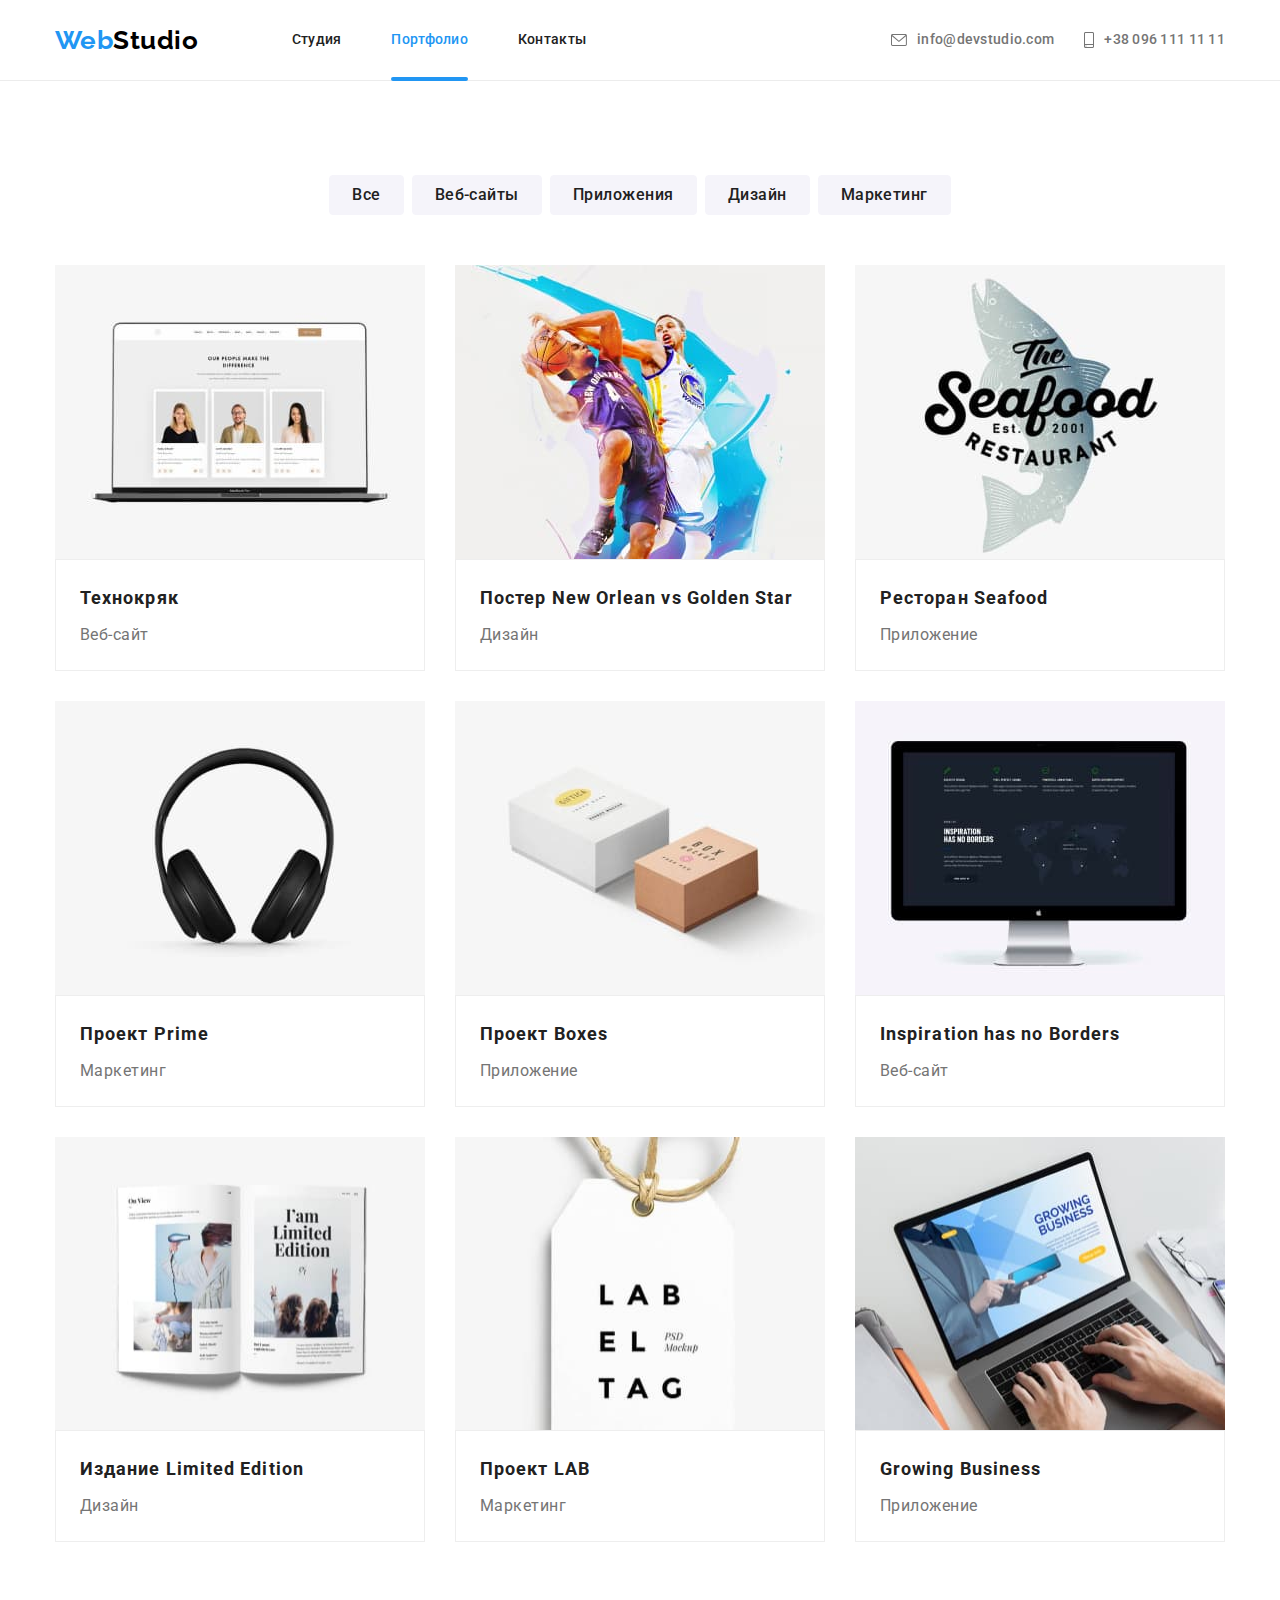
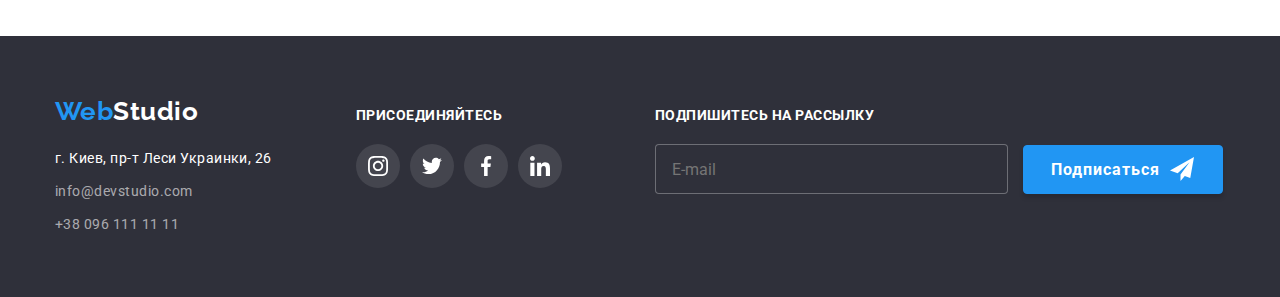
==== commit f8d1289a: "Corrections" ====
--- a/portfolio.html
+++ b/portfolio.html
@@ -32,7 +32,7 @@
         <button
           type="button"
           class="menu-button"
-          aria-expended="false"
+          aria-expanded="false"
           aria-controls="menu-container"
           data-menu-button
         >
@@ -138,7 +138,7 @@
                       type="image/jpeg"
                     />
                     <source
-                      srcset="./images/project1-tablet.jpg, ./images/project1-tablet@2x.jpg"
+                      srcset="./images/project1-tablet.jpg 1x, ./images/project1-tablet@2x.jpg 2x"
                       media="(min-width: 768px)"
                       type="image/jpeg"
                     />
@@ -172,7 +172,7 @@
                       type="image/jpeg"
                     />
                     <source
-                      srcset="./images/project2-tablet.jpg, ./images/project2-tablet@2x.jpg"
+                      srcset="./images/project2-tablet.jpg 1x, ./images/project2-tablet@2x.jpg 2x"
                       media="(min-width: 768px)"
                       type="image/jpeg"
                     />
@@ -206,7 +206,7 @@
                       type="image/jpeg"
                     />
                     <source
-                      srcset="./images/project3-tablet.jpg, ./images/project3-tablet@2x.jpg"
+                      srcset="./images/project3-tablet.jpg 1x, ./images/project3-tablet@2x.jpg 2x"
                       media="(min-width: 768px)"
                       type="image/jpeg"
                     />
@@ -240,7 +240,7 @@
                       type="image/jpeg"
                     />
                     <source
-                      srcset="./images/project4-tablet.jpg, ./images/project4-tablet@2x.jpg"
+                      srcset="./images/project4-tablet.jpg 1x, ./images/project4-tablet@2x.jpg 2x"
                       media="(min-width: 768px)"
                       type="image/jpeg"
                     />
@@ -274,7 +274,7 @@
                       type="image/jpeg"
                     />
                     <source
-                      srcset="./images/project5-tablet.jpg, ./images/project5-tablet@2x.jpg"
+                      srcset="./images/project5-tablet.jpg 1x, ./images/project5-tablet@2x.jpg 2x"
                       media="(min-width: 768px)"
                       type="image/jpeg"
                     />
@@ -308,7 +308,7 @@
                       type="image/jpeg"
                     />
                     <source
-                      srcset="./images/project6-tablet.jpg, ./images/project6-tablet@2x.jpg"
+                      srcset="./images/project6-tablet.jpg 1x, ./images/project6-tablet@2x.jpg 2x"
                       media="(min-width: 768px)"
                       type="image/jpeg"
                     />
@@ -342,7 +342,7 @@
                       type="image/jpeg"
                     />
                     <source
-                      srcset="./images/project7-tablet.jpg, ./images/project7-tablet@2x.jpg"
+                      srcset="./images/project7-tablet.jpg 1x, ./images/project7-tablet@2x.jpg 2x"
                       media="(min-width: 768px)"
                       type="image/jpeg"
                     />
@@ -376,7 +376,7 @@
                       type="image/jpeg"
                     />
                     <source
-                      srcset="./images/project8-tablet.jpg, ./images/project8-tablet@2x.jpg"
+                      srcset="./images/project8-tablet.jpg 1x, ./images/project8-tablet@2x.jpg 2x"
                       media="(min-width: 768px)"
                       type="image/jpeg"
                     />
@@ -410,7 +410,7 @@
                       type="image/jpeg"
                     />
                     <source
-                      srcset="./images/project9-tablet.jpg, ./images/project9-tablet@2x.jpg"
+                      srcset="./images/project9-tablet.jpg 1x, ./images/project9-tablet@2x.jpg 2x"
                       media="(min-width: 768px)"
                       type="image/jpeg"
                     />
--- a/css/main.min.css
+++ b/css/main.min.css
@@ -1 +1 @@
-:root{--primary-text-color: #757575;--title-text-color: #212121;--light-text-color: #ffffff;--hero-title-color: #ffffff;--main-bg-color: #ffffff;--second-bg-color: #f5f4fa;--dark-bg-color: #2f303a;--accent-color: #2196f3;--twin-accent-color: #ffffff;--logo-color: #000000;--address-contact-color: rgba(255, 255, 255, 0.6);--icon-color: #afb1b8;--icon-bg-color: rgba(255, 255, 255, 0.1);--label-doing-bg-color: rgba(47, 48, 58, 0.8);--portfolio-overlay-text-color: #ffffff;--portfolio-overlay-bg-color: rgba(33, 150, 243, 0.9);--backdrop-color: rgba(0, 0, 0, 0.2);--placeholder-color: rgba(117, 117, 117, 0.5);--subscr-border-color: rgba(255, 255, 255, 0.3);--close-border-color: rgba(0, 0, 0, 0.1);--item-gap: 30px}body{font-family:Roboto,sans-serif;letter-spacing:.03em;color:var(--primary-text-color);background-color:var(--main-bg-color)}img{display:block;max-width:100%;height:auto}h1,h2,h3,h4,h5,h6,p{margin:0;padding:0}.list{margin:0;padding:0;list-style:none}.container{margin-left:auto;margin-right:auto;padding-left:15px;padding-right:15px}@media screen and (min-width: 480px){.container{width:480px}}@media screen and (min-width: 768px){.container{width:768px}}@media screen and (min-width: 1200px){.container{width:1200px}}body.modal-open{overflow:hidden}.visually-hidden{position:absolute;width:1px;height:1px;margin:-1px;border:0;padding:0;white-space:nowrap;-webkit-clip-path:inset(100%);clip-path:inset(100%);clip:rect(0 0 0 0);overflow:hidden}.form__thumb,.form__input,.btn-close-icon,.backdrop,.button__thumb,.subscription__input,.address__link,.portfolio__text,.portfolio__link,.filtr__btn,.clients__link,.socials__link,.button,.header-contacts__link,.site-nav__link{transition-duration:250ms;transition-timing-function:cubic-bezier(0.4, 0, 0.2, 1)}.logo{display:inline-block;font-family:Raleway,sans-serif;font-weight:700;font-size:26px;line-height:1.19;text-decoration:none;color:var(--logo-color)}.logo__accent{color:var(--accent-color)}.logo--inverse{color:var(--twin-accent-color)}.page-header{position:relative;border-bottom:1px solid #ececec}.page-header__container{display:flex;justify-content:space-between;align-items:center;min-height:60px}.menu-button{display:inline-flex;margin:0;padding:0;border:none;background-color:rgba(0,0,0,0);z-index:2}@media screen and (min-width: 768px){.menu-button{display:none}}.menu-button .icon-close{display:none}.menu-button.is-open .icon-close{display:block}.menu-button.is-open .icon-menu{display:none}.menu-container{z-index:1;background-color:var(--main-bg-color)}@media screen and (max-width: 767px){.menu-container{display:none;position:absolute;top:0;left:0;width:100vw;height:100vh;padding:48px 40px}.menu-container.is-open{display:flex;flex-direction:column;justify-content:space-between;outline:1px solid tomato}}@media screen and (min-width: 768px){.menu-container{display:flex;align-items:center}}.header-socials{display:flex;justify-content:space-between;flex-wrap:wrap}@media screen and (min-width: 768px){.header-socials{display:none}}.header-socials__item{display:block;margin-left:auto;margin-right:auto}.header-socials__item:not(:last-child){border-right:1px solid rgba(33,33,33,.2)}.header-socials__link{font-weight:500;font-size:18px;line-height:1.22;letter-spacing:.02em;text-decoration:none;color:var(--accent-color)}.site-nav{display:block}@media screen and (min-width: 768px){.site-nav{display:flex;align-items:center}}@media screen and (min-width: 768px){.site-nav__item{display:block}.site-nav__item:not(:last-child){margin-right:50px}}.site-nav__link{display:block;font-weight:500;font-size:40px;line-height:1.18;letter-spacing:.02em;text-decoration:none;color:var(--title-text-color);transition-property:color,fill}@media screen and (max-width: 767px){.site-nav__link{margin-bottom:32px}}@media screen and (min-width: 768px){.site-nav__link{padding-top:32px;padding-bottom:32px;font-size:14px;line-height:1.14}}.site-nav__link:hover,.site-nav__link:focus{color:var(--accent-color);fill:var(--accent-color)}.site-nav__link--current{color:var(--accent-color)}@media screen and (min-width: 768px){.site-nav__link--current{position:relative}.site-nav__link--current::after{content:"";position:absolute;bottom:-1px;left:0;width:100%;background-color:var(--accent-color);border:2px solid var(--accent-color);border-radius:2px}}.header-contacts{display:flex;flex-direction:column-reverse}@media screen and (max-width: 767px){.header-contacts{margin-top:auto;margin-bottom:64px}}@media screen and (min-width: 768px){.header-contacts{flex-direction:column;margin-left:84px}}@media screen and (min-width: 1200px){.header-contacts{flex-direction:row;margin-left:305px}}.header-contacts__item{display:block}@media screen and (max-width: 767px){.header-contacts__item:nth-child(2){margin-bottom:32px}}@media screen and (min-width: 768px)and (max-width: 1199px){.header-contacts__item:nth-child(1){margin-bottom:10px}}@media screen and (min-width: 1200px){.header-contacts__item:not(:last-child){margin-right:30px}}.header-contacts__link{font-weight:500;font-size:24px;line-height:1.17;letter-spacing:.02em;text-decoration:none;white-space:nowrap;color:var(--primary-text-color);fill:var(--primary-text-color);transition-property:color,fill}@media screen and (max-width: 767px){.header-contacts__link--accent{font-size:34px;line-height:1.18;color:var(--accent-color)}}.header-contacts__link:hover,.header-contacts__link:focus{color:var(--accent-color);fill:var(--accent-color)}@media screen and (min-width: 768px){.header-contacts__link{display:flex;align-items:center;font-size:12px;line-height:1.17}}@media screen and (min-width: 1200px){.header-contacts__link{font-size:14px;line-height:1.14}}.header-contacts__icon{margin-right:8px}@media screen and (max-width: 767px){.header-contacts__icon{display:none}}@media screen and (min-width: 1200px){.header-contacts__icon{margin-right:10px}}.section{padding-top:94px;padding-bottom:94px}.section__title{margin-top:0;margin-bottom:30px;font-weight:700;font-size:36px;line-height:1.17;text-align:center;color:var(--title-text-color)}@media screen and (min-width: 1200px){.section__title{margin-bottom:50px}}.section--no-padding-top{padding-top:0}.section--other-background{margin-bottom:0;background-color:var(--second-bg-color)}.hero{margin-left:auto;margin-right:auto;padding-top:118px;padding-bottom:118px;max-width:1600px;height:400px;text-align:center;background-color:var(--dark-bg-color);background-image:linear-gradient(rgba(47, 48, 58, 0.4), rgba(47, 48, 58, 0.4)),url(../images/hero-mobile.jpg);background-repeat:no-repeat;background-position:center;background-size:cover}@media(min-device-pixel-ratio: 2),(-webkit-min-device-pixel-ratio: 2),(min-resolution: 192dpi),(min-resolution: 2dppx){.hero{background-image:linear-gradient(rgba(47, 48, 58, 0.4), rgba(47, 48, 58, 0.4)),url(../images/hero-mobile@2x.jpg)}}@media screen and (min-width: 768px){.hero{background-image:linear-gradient(rgba(47, 48, 58, 0.4), rgba(47, 48, 58, 0.4)),url(../images/hero-tablet.jpg)}}@media screen and (min-width: 768px)and (min-device-pixel-ratio: 2),screen and (min-width: 768px)and (-webkit-min-device-pixel-ratio: 2),screen and (min-width: 768px)and (min-resolution: 192dpi),screen and (min-width: 768px)and (min-resolution: 2dppx){.hero{background-image:linear-gradient(rgba(47, 48, 58, 0.4), rgba(47, 48, 58, 0.4)),url(../images/hero-tablet@2x.jpg)}}@media screen and (min-width: 1200px){.hero{padding-top:200px;padding-bottom:200px;height:600px;background-image:linear-gradient(rgba(47, 48, 58, 0.4), rgba(47, 48, 58, 0.4)),url(../images/hero.jpg)}}@media screen and (min-width: 1200px)and (min-device-pixel-ratio: 2),screen and (min-width: 1200px)and (-webkit-min-device-pixel-ratio: 2),screen and (min-width: 1200px)and (min-resolution: 192dpi),screen and (min-width: 1200px)and (min-resolution: 2dppx){.hero{background-image:linear-gradient(rgba(47, 48, 58, 0.4), rgba(47, 48, 58, 0.4)),url(../images/hero@2x.jpg)}}.hero__title{margin-bottom:30px;font-weight:900;font-size:26px;line-height:1.62;letter-spacing:.06em;text-transform:uppercase;color:var(--hero-title-color)}@media screen and (min-width: 1200px){.hero__title{font-size:44px;line-height:1.36}}.button{display:block;margin-left:auto;margin-right:auto;padding:10px;min-width:200px;font-weight:700;font-size:16px;line-height:1.7;letter-spacing:.06em;text-align:center;cursor:pointer;color:var(--twin-accent-color);background-color:var(--accent-color);border:1px solid var(--accent-color);border-radius:4px;box-shadow:0px 4px 4px rgba(0,0,0,.15);transition-property:color,background-color}.button:hover,.button:focus{background-color:var(--twin-accent-color);color:var(--accent-color)}.features{margin-top:calc(-1*var(--item-gap))}@media screen and (min-width: 768px){.features{display:flex;flex-wrap:wrap;margin-left:calc(-1*var(--item-gap))}}.features__item{margin-top:var(--item-gap)}@media screen and (min-width: 768px){.features__item{flex-basis:calc(50% - var(--item-gap));margin-left:var(--item-gap)}}@media screen and (min-width: 1200px){.features__item{flex-basis:calc(25% - var(--item-gap))}}.features__thumb{display:flex;justify-content:center;align-items:center;margin-bottom:30px;height:120px;background-color:var(--second-bg-color);border-radius:4px}.features__title{margin-bottom:10px;font-weight:700;font-size:14px;line-height:1.14;text-transform:uppercase;text-align:center;color:var(--title-text-color)}@media screen and (min-width: 768px){.features__title{text-align:left}}.features__description{display:block;margin-top:0;margin-bottom:0;width:100%;font-size:14px;line-height:1.71}@media screen and (max-width: 1199px){.section__doings{display:none}}.doings{display:flex;margin-left:calc(-1*var(--item-gap))}.doings__item{margin-left:var(--item-gap);flex-basis:calc(33.3333333333% - var(--item-gap))}.doings__thumb{position:relative}.doings__label{position:absolute;bottom:0;display:flex;justify-content:center;align-items:center;margin:0;width:100%;height:70px;font-weight:700;font-size:14px;line-height:1.14;text-transform:uppercase;color:var(--light-text-color);background-color:var(--label-doing-bg-color)}@media screen and (min-width: 768px){.team{display:flex;flex-wrap:wrap;margin-left:calc(-1*var(--item-gap));margin-top:calc(-1*var(--item-gap))}}.team__item{margin-top:var(--item-gap);background-color:var(--main-bg-color);box-shadow:0px 1px 3px rgba(0,0,0,.12),0px 1px 1px rgba(0,0,0,.14),0px 2px 1px rgba(0,0,0,.2);border-radius:0px 0px 4px 4px}@media screen and (min-width: 768px){.team__item{flex-basis:calc(50% - var(--item-gap));margin-left:var(--item-gap)}}@media screen and (min-width: 1200px){.team__item{flex-basis:calc(25% - var(--item-gap))}}.team__img{width:100%}@media screen and (min-width: 768px){.team__img{height:374px}}@media screen and (min-width: 1200px){.team__img{height:260px}}.team__info{padding:30px 0}.team__title{margin-bottom:10px;font-weight:500;font-size:16px;line-height:1.19;text-align:center;color:var(--title-text-color)}.team__text{margin-top:0;margin-bottom:16px;font-size:16px;line-height:1.19;text-align:center}.socials{display:flex;justify-content:center}.socials__item:not(:first-child){margin-left:10px}.socials__link{display:flex;justify-content:center;align-items:center;width:44px;height:44px;color:var(--icon-color);border-radius:50%;transition-property:color,background-color}.socials__link:hover,.socials__link:focus{color:var(--twin-accent-color);background-color:var(--accent-color)}.socials__icon{fill:currentColor}.clients{display:flex;flex-wrap:wrap;justify-content:space-between;margin-top:calc(-1*var(--item-gap))}.clients__item{margin-top:var(--item-gap);flex-basis:calc(50% - var(--item-gap)/2);height:92px}@media screen and (min-width: 768px){.clients__item{flex-basis:calc(33.3333333333% - var(--item-gap)*2/3)}}@media screen and (min-width: 1200px){.clients__item{flex-basis:calc(16.6666666667% - var(--item-gap)*5/6)}}.clients__link{display:flex;justify-content:center;align-items:center;height:100%;color:var(--icon-color);border:1px solid var(--icon-color);border-radius:4px;transition-property:color,border}.clients__link:hover,.clients__link:focus{color:var(--accent-color);border:1px solid var(--accent-color)}.clients__icon{fill:currentColor}.filtr{display:flex;flex-wrap:wrap;margin-bottom:40px}@media screen and (max-width: 767px){.filtr{margin-top:-15px}}@media screen and (min-width: 768px){.filtr{justify-content:center;margin-bottom:30px}}@media screen and (min-width: 1200px){.filtr{margin-bottom:50px}}@media screen and (max-width: 767px){.filtr__item{margin-top:15px}}.filtr__item:not(:last-child){margin-right:8px}.filtr__btn{display:inline-block;padding:6px 22px;min-width:73px;font-family:inherit;font-weight:500;font-size:16px;line-height:1.63;letter-spacing:.03em;text-align:center;cursor:pointer;color:var(--title-text-color);background-color:var(--second-bg-color);border:1px solid var(--second-bg-color);border-radius:4px;transition-property:color,background-color,border,box-shadow}.filtr__btn:hover,.filtr__btn:focus{color:var(--twin-accent-color);background-color:var(--accent-color);border:1px solid var(--accent-color);box-shadow:0px 3px 1px rgba(0,0,0,.1),0px 1px 2px rgba(0,0,0,.08),0px 2px 2px rgba(0,0,0,.12)}.portfolio{display:flex;flex-wrap:wrap;justify-content:space-between;align-items:stretch;margin-top:calc(-1*var(--item-gap))}@media screen and (min-width: 768px){.portfolio{margin-left:calc(-1*var(--item-gap))}}.portfolio__item{flex-basis:100%;margin-top:var(--item-gap)}@media screen and (min-width: 768px){.portfolio__item{flex-basis:calc(50% - var(--item-gap));margin-left:var(--item-gap)}}@media screen and (min-width: 1200px){.portfolio__item{flex-basis:calc(33.3333333333% - var(--item-gap))}}.portfolio__link{display:block;text-decoration:none;transition-property:box-shadow}.portfolio__link:hover,.portfolio__link:focus{box-shadow:0px 1px 1px rgba(0,0,0,.12),0px 4px 4px rgba(0,0,0,.06),1px 4px 6px rgba(0,0,0,.16)}.portfolio__box{position:relative;overflow:hidden;width:100%}.portfolio__box::before{content:""}.portfolio__thumb{width:100%}.portfolio__text{position:absolute;top:100%;opacity:0;margin:0;padding:63px 24px;width:100%;height:100%;font-size:18px;line-height:1.56;color:var(--portfolio-overlay-text-color);background-color:var(--portfolio-overlay-bg-color);transition-property:opacity,top}.portfolio__link:hover .portfolio__text,.portfolio__link:focus .portfolio__text{top:0;opacity:1}.portfolio__content{flex-grow:1;padding:20px 24px;border:1px solid #eee}.portfolio__title{margin-bottom:4px;font-weight:700;font-size:18px;line-height:2;letter-spacing:.06em;color:var(--title-text-color)}.portfolio__type{font-size:16px;line-height:1.86;color:var(--primary-text-color)}.footer{padding-top:60px;padding-bottom:60px;background-color:var(--dark-bg-color)}.footer__container{display:flex;flex-direction:column;align-items:center}@media screen and (min-width: 768px){.footer__container{flex-direction:row;flex-wrap:wrap;justify-content:space-around;align-items:baseline}}@media screen and (min-width: 1200px){.footer__container{flex-wrap:nowrap}}.footer__title{margin-bottom:20px;font-weight:700;font-size:14px;line-height:1.14;text-transform:uppercase;color:var(--light-text-color)}@media screen and (max-width: 1199px){.footer__title{text-align:center}}.address{text-align:center}@media screen and (max-width: 1199px){.address{margin-bottom:60px}}.address-list{margin-top:20px;width:231px}.address__item:not(:first-child){margin-top:9px}.address__link{display:inline-block;width:231px;font-style:normal;font-size:14px;line-height:1.71;text-decoration:none;transition-property:color}.address__link:hover,.address__link:focus{color:var(--accent-color)}.address__link--bright{color:var(--light-text-color)}.address__link--dull{color:var(--address-contact-color)}@media screen and (max-width: 1199px){.join{margin-bottom:60px}}@media screen and (min-width: 1200px){.join{margin-left:70px}}.join__socials__link{color:var(--light-text-color);background-color:var(--icon-bg-color)}.subscription{width:100%}@media screen and (min-width: 1200px){.subscription{width:570px;margin-left:93px}}@media screen and (min-width: 768px){.subscription__row{display:flex;flex-direction:column;align-items:center}}@media screen and (min-width: 1200px){.subscription__row{flex-direction:row;align-items:baseline}}.subscription__input{width:100%;height:50px;margin-bottom:20px;padding-left:16px;color:var(--light-text-color);background-color:var(--dark-bg-color);border:1px solid var(--subscr-border-color);border-radius:4px;transition-property:border}.subscription__input:focus{border:1px solid var(--accent-color);outline:1px solid var(--accent-color)}@media screen and (min-width: 768px){.subscription__input{width:450px}}@media screen and (min-width: 1200px){.subscription__input{margin-right:12px;width:353px}}.button__box{display:flex;justify-content:center;align-items:center}.button__thumb{display:flex;justify-content:center;align-items:center;margin-left:10px;padding:0;fill:var(--twin-accent-color);transition-property:fill}.button:hover .button__thumb,.button:focus .button__thumb{fill:var(--accent-color)}.backdrop{position:fixed;top:0;left:0;padding-top:93px;padding-right:15px;padding-left:15px;width:100vw;height:100vh;background-color:var(--backdrop-color);transition-property:opacity,visibility;overflow-y:scroll}.is-hidden{opacity:0;pointer-events:none;visibility:hidden}.modal{padding-top:40px;padding-left:40px;padding-right:40px;padding-bottom:40px;width:100%;background-color:var(--main-bg-color);border-radius:4px;box-shadow:0px 1px 3px rgba(0,0,0,.12),0px 1px 1px rgba(0,0,0,.14),0px 2px 1px rgba(0,0,0,.2)}@media screen and (min-width: 480px){.modal{max-width:450px;position:absolute;left:50%;transform:translate(-50%)}}@media screen and (min-width: 768px){.modal{top:50%;transform:translate(-50%, -50%)}}@media screen and (min-width: 1200px){.modal{max-width:528px;min-height:581px}}.btn-close-icon{position:absolute;top:8px;right:8px;fill:#000;border:1px solid var(--close-border-color);border-radius:50%;transition-property:fill}.btn-close-icon:hover,.btn-close-icon:focus{fill:var(--accent-color);cursor:pointer}.btn-close-icon:active{fill:var(--icon-color)}.form{margin-left:auto;margin-right:auto}.form__title{margin-bottom:12px;color:var(--title-text-color);font-weight:700;font-size:20px;line-height:1.5;text-align:center}@media screen and (min-width: 1200px){.form__title{line-height:1.15}}.form__item{position:relative;display:flex;flex-direction:column;margin-bottom:10px}.form__item:nth-child(4){margin-bottom:20px}.form__label{margin-bottom:4px;font-size:12px;line-height:1.17;letter-spacing:.01}.form__label::-moz-placeholder{color:var(--placeholder-color)}.form__label:-ms-input-placeholder{color:var(--placeholder-color)}.form__label::placeholder{color:var(--placeholder-color)}.form__input{margin:0;padding:12px 42px;cursor:pointer;font-size:14px;line-height:1.14;letter-spacing:.01em;color:var(--title-text-color);border:1px solid rgba(33,33,33,.2);border-radius:4px;transition-property:border}.form__input:focus{outline:1px solid rgba(0,0,0,0);border:1px solid var(--accent-color)}.form__thumb{position:absolute;bottom:11px;left:12px;display:flex;justify-content:center;align-items:center;padding:0;color:var(--title-text-color);transition-property:color}.form__item:focus-within .form__thumb{color:var(--accent-color)}.form__icon{display:inline-block;fill:currentColor}.form__textarea{padding-right:16px;padding-left:16px;height:120px;resize:none}.terms{margin-bottom:30px}.terms__label{display:flex;justify-content:center;align-items:center;margin:0}.terms__thumb{position:relative;width:16px;height:15px;display:block;margin:0;padding:0}.terms__icon{border:1px solid #000;border-radius:2px;fill:rgba(0,0,0,0);stroke:rgba(0,0,0,0);stroke-linejoin:miter;stroke-linecap:butt;stroke-miterlimit:4;stroke-width:.4267}.terms__checkbox:checked+.terms__icon{border:1px solid var(--accent-color);background-color:var(--accent-color);fill:#fff;stroke:#fff;stroke-linejoin:miter;stroke-linecap:butt;stroke-miterlimit:4;stroke-width:.4267}.terms__text{margin-left:5px;font-size:12px;line-height:1.17}@media screen and (min-width: 1200px){.terms__text{font-size:14px;line-height:1.71}}.terms__link{color:var(--accent-color)}/*# sourceMappingURL=main.min.css.map */+:root{--primary-text-color: #757575;--title-text-color: #212121;--light-text-color: #ffffff;--hero-title-color: #ffffff;--main-bg-color: #ffffff;--second-bg-color: #f5f4fa;--dark-bg-color: #2f303a;--accent-color: #2196f3;--twin-accent-color: #ffffff;--logo-color: #000000;--address-contact-color: rgba(255, 255, 255, 0.6);--icon-color: #afb1b8;--icon-bg-color: rgba(255, 255, 255, 0.1);--label-doing-bg-color: rgba(47, 48, 58, 0.8);--portfolio-overlay-text-color: #ffffff;--portfolio-overlay-bg-color: rgba(33, 150, 243, 0.9);--backdrop-color: rgba(0, 0, 0, 0.2);--placeholder-color: rgba(117, 117, 117, 0.5);--subscr-border-color: rgba(255, 255, 255, 0.3);--close-border-color: rgba(0, 0, 0, 0.1);--item-gap: 30px}body{font-family:Roboto,sans-serif;letter-spacing:.03em;color:var(--primary-text-color);background-color:var(--main-bg-color)}img{display:block;max-width:100%;height:auto}h1,h2,h3,h4,h5,h6,p{margin:0;padding:0}.list{margin:0;padding:0;list-style:none}.container{margin-left:auto;margin-right:auto;padding-left:15px;padding-right:15px}@media screen and (min-width: 480px){.container{width:480px}}@media screen and (min-width: 768px){.container{width:768px}}@media screen and (min-width: 1200px){.container{width:1200px}}body.modal-open{overflow:hidden}.visually-hidden{position:absolute;width:1px;height:1px;margin:-1px;border:0;padding:0;white-space:nowrap;-webkit-clip-path:inset(100%);clip-path:inset(100%);clip:rect(0 0 0 0);overflow:hidden}.form__thumb,.form__input,.btn-close-icon,.backdrop,.button__thumb,.subscription__input,.address__link,.portfolio__text,.portfolio__link,.filtr__btn,.clients__link,.socials__link,.button,.header-contacts__link,.site-nav__link{transition-duration:250ms;transition-timing-function:cubic-bezier(0.4, 0, 0.2, 1)}.logo{display:inline-block;font-family:Raleway,sans-serif;font-weight:700;font-size:26px;line-height:1.19;text-decoration:none;color:var(--logo-color)}.logo__accent{color:var(--accent-color)}.logo--inverse{color:var(--twin-accent-color)}.page-header{position:relative;border-bottom:1px solid #ececec}.page-header__container{display:flex;justify-content:space-between;align-items:center;min-height:60px}.menu-button{display:inline-flex;margin:0;padding:0;border:none;background-color:rgba(0,0,0,0);z-index:2}@media screen and (min-width: 768px){.menu-button{display:none}}.menu-button .icon-close{display:none}.menu-button.is-open .icon-close{display:block}.menu-button.is-open .icon-menu{display:none}.menu-container{z-index:1;background-color:var(--main-bg-color)}@media screen and (max-width: 767px){.menu-container{display:none;position:absolute;top:0;left:0;width:100vw;height:100vh;padding:48px 40px}.menu-container.is-open{display:flex;flex-direction:column;justify-content:space-between}}@media screen and (min-width: 768px){.menu-container{display:flex;align-items:center}}.header-socials{display:flex;justify-content:space-between;flex-wrap:wrap}@media screen and (min-width: 768px){.header-socials{display:none}}.header-socials__item{flex-grow:1;text-align:center}.header-socials__item:not(:last-child){border-right:1px solid rgba(33,33,33,.2)}.header-socials__link{font-weight:500;font-size:18px;line-height:1.22;letter-spacing:.02em;text-decoration:none;color:var(--accent-color)}.site-nav{display:block}@media screen and (min-width: 768px){.site-nav{display:flex;align-items:center}}@media screen and (min-width: 768px){.site-nav__item{display:block}.site-nav__item:not(:last-child){margin-right:50px}}.site-nav__link{display:block;font-weight:500;font-size:40px;line-height:1.18;letter-spacing:.02em;text-decoration:none;color:var(--title-text-color);transition-property:color,fill}@media screen and (max-width: 767px){.site-nav__link{margin-bottom:32px}}@media screen and (min-width: 768px){.site-nav__link{padding-top:32px;padding-bottom:32px;font-size:14px;line-height:1.14}}.site-nav__link:hover,.site-nav__link:focus{color:var(--accent-color);fill:var(--accent-color)}.site-nav__link--current{color:var(--accent-color)}@media screen and (min-width: 768px){.site-nav__link--current{position:relative}.site-nav__link--current::after{content:"";position:absolute;bottom:-1px;left:0;width:100%;background-color:var(--accent-color);border:2px solid var(--accent-color);border-radius:2px}}.header-contacts{display:flex;flex-direction:column-reverse}@media screen and (max-width: 767px){.header-contacts{margin-top:auto;margin-bottom:64px}}@media screen and (min-width: 768px){.header-contacts{flex-direction:column;margin-left:84px}}@media screen and (min-width: 1200px){.header-contacts{flex-direction:row;margin-left:305px}}.header-contacts__item{display:block}@media screen and (max-width: 767px){.header-contacts__item:nth-child(2){margin-bottom:32px}}@media screen and (min-width: 768px)and (max-width: 1199px){.header-contacts__item:nth-child(1){margin-bottom:10px}}@media screen and (min-width: 1200px){.header-contacts__item:not(:last-child){margin-right:30px}}.header-contacts__link{font-weight:500;font-size:24px;line-height:1.17;letter-spacing:.02em;text-decoration:none;white-space:nowrap;color:var(--primary-text-color);fill:var(--primary-text-color);transition-property:color,fill}@media screen and (max-width: 767px){.header-contacts__link--accent{font-size:34px;line-height:1.18;color:var(--accent-color)}}.header-contacts__link:hover,.header-contacts__link:focus{color:var(--accent-color);fill:var(--accent-color)}@media screen and (min-width: 768px){.header-contacts__link{display:flex;align-items:center;font-size:12px;line-height:1.17}}@media screen and (min-width: 1200px){.header-contacts__link{font-size:14px;line-height:1.14}}.header-contacts__icon{margin-right:8px}@media screen and (max-width: 767px){.header-contacts__icon{display:none}}@media screen and (min-width: 1200px){.header-contacts__icon{margin-right:10px}}.section{padding-top:60px;padding-bottom:60px}@media screen and (min-width: 1200px){.section{padding-top:94px;padding-bottom:94px}}.section__title{margin-top:0;margin-bottom:30px;font-weight:700;font-size:36px;line-height:1.17;text-align:center;color:var(--title-text-color)}@media screen and (min-width: 1200px){.section__title{margin-bottom:50px}}.section--no-padding-top{padding-top:0}.section--other-background{margin-bottom:0;background-color:var(--second-bg-color)}.hero{margin-left:auto;margin-right:auto;padding-top:118px;padding-bottom:118px;max-width:1600px;height:400px;text-align:center;background-color:var(--dark-bg-color);background-image:linear-gradient(rgba(47, 48, 58, 0.4), rgba(47, 48, 58, 0.4)),url(../images/hero-mobile.jpg);background-repeat:no-repeat;background-position:center;background-size:cover}@media(min-device-pixel-ratio: 2),(-webkit-min-device-pixel-ratio: 2),(min-resolution: 192dpi),(min-resolution: 2dppx){.hero{background-image:linear-gradient(rgba(47, 48, 58, 0.4), rgba(47, 48, 58, 0.4)),url(../images/hero-mobile@2x.jpg)}}@media screen and (min-width: 768px){.hero{background-image:linear-gradient(rgba(47, 48, 58, 0.4), rgba(47, 48, 58, 0.4)),url(../images/hero-tablet.jpg)}}@media screen and (min-width: 768px)and (min-device-pixel-ratio: 2),screen and (min-width: 768px)and (-webkit-min-device-pixel-ratio: 2),screen and (min-width: 768px)and (min-resolution: 192dpi),screen and (min-width: 768px)and (min-resolution: 2dppx){.hero{background-image:linear-gradient(rgba(47, 48, 58, 0.4), rgba(47, 48, 58, 0.4)),url(../images/hero-tablet@2x.jpg)}}@media screen and (min-width: 1200px){.hero{padding-top:200px;padding-bottom:200px;height:600px;background-image:linear-gradient(rgba(47, 48, 58, 0.4), rgba(47, 48, 58, 0.4)),url(../images/hero.jpg)}}@media screen and (min-width: 1200px)and (min-device-pixel-ratio: 2),screen and (min-width: 1200px)and (-webkit-min-device-pixel-ratio: 2),screen and (min-width: 1200px)and (min-resolution: 192dpi),screen and (min-width: 1200px)and (min-resolution: 2dppx){.hero{background-image:linear-gradient(rgba(47, 48, 58, 0.4), rgba(47, 48, 58, 0.4)),url(../images/hero@2x.jpg)}}.hero__title{margin-bottom:30px;font-weight:900;font-size:26px;line-height:1.62;letter-spacing:.06em;text-transform:uppercase;color:var(--hero-title-color)}@media screen and (min-width: 1200px){.hero__title{font-size:44px;line-height:1.36}}.button{display:block;margin-left:auto;margin-right:auto;padding:10px;min-width:200px;font-weight:700;font-size:16px;line-height:1.7;letter-spacing:.06em;text-align:center;cursor:pointer;color:var(--twin-accent-color);background-color:var(--accent-color);border:1px solid var(--accent-color);border-radius:4px;box-shadow:0px 4px 4px rgba(0,0,0,.15);transition-property:color,background-color}.button:hover,.button:focus{background-color:var(--twin-accent-color);color:var(--accent-color)}.features{margin-top:calc(-1*var(--item-gap))}@media screen and (min-width: 768px){.features{display:flex;flex-wrap:wrap;margin-left:calc(-1*var(--item-gap))}}.features__item{margin-top:var(--item-gap)}@media screen and (min-width: 768px){.features__item{flex-basis:calc(50% - var(--item-gap));margin-left:var(--item-gap)}}@media screen and (min-width: 1200px){.features__item{flex-basis:calc(25% - var(--item-gap))}}.features__thumb{display:flex;justify-content:center;align-items:center;margin-bottom:30px;height:120px;background-color:var(--second-bg-color);border-radius:4px}.features__title{margin-bottom:10px;font-weight:700;font-size:14px;line-height:1.14;text-transform:uppercase;text-align:center;color:var(--title-text-color)}@media screen and (min-width: 768px){.features__title{text-align:left}}.features__description{display:block;margin-top:0;margin-bottom:0;width:100%;font-size:14px;line-height:1.71}@media screen and (max-width: 1199px){.section__doings{display:none}}.doings{display:flex;margin-left:calc(-1*var(--item-gap))}.doings__item{margin-left:var(--item-gap);flex-basis:calc(33.3333333333% - var(--item-gap))}.doings__thumb{position:relative}.doings__label{position:absolute;bottom:0;display:flex;justify-content:center;align-items:center;margin:0;width:100%;height:70px;font-weight:700;font-size:14px;line-height:1.14;text-transform:uppercase;color:var(--light-text-color);background-color:var(--label-doing-bg-color)}@media screen and (min-width: 768px){.team{display:flex;flex-wrap:wrap;margin-left:calc(-1*var(--item-gap));margin-top:calc(-1*var(--item-gap))}}.team__item{margin-top:var(--item-gap);background-color:var(--main-bg-color);box-shadow:0px 1px 3px rgba(0,0,0,.12),0px 1px 1px rgba(0,0,0,.14),0px 2px 1px rgba(0,0,0,.2);border-radius:0px 0px 4px 4px}@media screen and (min-width: 768px){.team__item{flex-basis:calc(50% - var(--item-gap));margin-left:var(--item-gap)}}@media screen and (min-width: 1200px){.team__item{flex-basis:calc(25% - var(--item-gap))}}.team__img{width:100%}@media screen and (min-width: 768px){.team__img{height:374px}}@media screen and (min-width: 1200px){.team__img{height:260px}}.team__info{padding:30px 0}.team__title{margin-bottom:10px;font-weight:500;font-size:16px;line-height:1.19;text-align:center;color:var(--title-text-color)}.team__text{margin-top:0;margin-bottom:16px;font-size:16px;line-height:1.19;text-align:center}.socials{display:flex;justify-content:center}.socials__item:not(:first-child){margin-left:10px}.socials__link{display:flex;justify-content:center;align-items:center;width:44px;height:44px;color:var(--icon-color);border-radius:50%;transition-property:color,background-color}.socials__link:hover,.socials__link:focus{color:var(--twin-accent-color);background-color:var(--accent-color)}.socials__icon{fill:currentColor}.clients{display:flex;flex-wrap:wrap;justify-content:space-between;margin-top:calc(-1*var(--item-gap))}.clients__item{margin-top:var(--item-gap);flex-basis:calc(50% - var(--item-gap)/2);height:92px}@media screen and (min-width: 768px){.clients__item{flex-basis:calc(33.3333333333% - var(--item-gap)*2/3)}}@media screen and (min-width: 1200px){.clients__item{flex-basis:calc(16.6666666667% - var(--item-gap)*5/6)}}.clients__link{display:flex;justify-content:center;align-items:center;height:100%;color:var(--icon-color);border:1px solid var(--icon-color);border-radius:4px;transition-property:color,border}.clients__link:hover,.clients__link:focus{color:var(--accent-color);border:1px solid var(--accent-color)}.clients__icon{fill:currentColor}.filtr{display:flex;flex-wrap:wrap;margin-bottom:40px}@media screen and (max-width: 767px){.filtr{margin-top:-15px}}@media screen and (min-width: 768px){.filtr{justify-content:center;margin-bottom:30px}}@media screen and (min-width: 1200px){.filtr{margin-bottom:50px}}@media screen and (max-width: 767px){.filtr__item{margin-top:15px}}.filtr__item:not(:last-child){margin-right:8px}.filtr__btn{display:inline-block;padding:6px 22px;min-width:73px;font-family:inherit;font-weight:500;font-size:16px;line-height:1.63;letter-spacing:.03em;text-align:center;cursor:pointer;color:var(--title-text-color);background-color:var(--second-bg-color);border:1px solid var(--second-bg-color);border-radius:4px;transition-property:color,background-color,border,box-shadow}.filtr__btn:hover,.filtr__btn:focus{color:var(--twin-accent-color);background-color:var(--accent-color);border:1px solid var(--accent-color);box-shadow:0px 3px 1px rgba(0,0,0,.1),0px 1px 2px rgba(0,0,0,.08),0px 2px 2px rgba(0,0,0,.12)}.portfolio{display:flex;flex-wrap:wrap;justify-content:space-between;align-items:stretch;margin-top:calc(-1*var(--item-gap))}@media screen and (min-width: 768px){.portfolio{margin-left:calc(-1*var(--item-gap))}}.portfolio__item{flex-basis:100%;margin-top:var(--item-gap)}@media screen and (min-width: 768px){.portfolio__item{flex-basis:calc(50% - var(--item-gap));margin-left:var(--item-gap)}}@media screen and (min-width: 1200px){.portfolio__item{flex-basis:calc(33.3333333333% - var(--item-gap))}}.portfolio__link{display:flex;flex-direction:column;height:100%;text-decoration:none;transition-property:box-shadow}.portfolio__link:hover,.portfolio__link:focus{box-shadow:0px 1px 1px rgba(0,0,0,.12),0px 4px 4px rgba(0,0,0,.06),1px 4px 6px rgba(0,0,0,.16)}.portfolio__box{position:relative;overflow:hidden;width:100%}.portfolio__box::before{content:""}.portfolio__thumb{width:100%}.portfolio__text{position:absolute;top:100%;opacity:0;margin:0;padding:63px 24px;width:100%;height:100%;font-size:18px;line-height:1.56;color:var(--portfolio-overlay-text-color);background-color:var(--portfolio-overlay-bg-color);transition-property:opacity,top}.portfolio__link:hover .portfolio__text,.portfolio__link:focus .portfolio__text{top:0;opacity:1}.portfolio__content{flex-grow:1;padding:20px 24px;border:1px solid #eee}.portfolio__title{margin-bottom:4px;font-weight:700;font-size:18px;line-height:2;letter-spacing:.06em;color:var(--title-text-color)}.portfolio__type{font-size:16px;line-height:1.86;color:var(--primary-text-color)}.footer{padding-top:60px;padding-bottom:60px;background-color:var(--dark-bg-color)}.footer__container{display:flex;flex-direction:column;align-items:center}@media screen and (min-width: 768px){.footer__container{flex-direction:row;flex-wrap:wrap;justify-content:space-around;align-items:baseline}}@media screen and (min-width: 1200px){.footer__container{flex-wrap:nowrap}}.footer__title{margin-bottom:20px;font-weight:700;font-size:14px;line-height:1.14;text-transform:uppercase;color:var(--light-text-color)}@media screen and (max-width: 1199px){.footer__title{text-align:center}}@media screen and (max-width: 1199px){.address{margin-bottom:60px;text-align:center}}.address-list{margin-top:20px;width:231px}.address__item:not(:first-child){margin-top:9px}.address__link{display:inline-block;width:231px;font-style:normal;font-size:14px;line-height:1.71;text-decoration:none;transition-property:color}.address__link:hover,.address__link:focus{color:var(--accent-color)}.address__link--bright{color:var(--light-text-color)}.address__link--dull{color:var(--address-contact-color)}@media screen and (max-width: 1199px){.join{margin-bottom:60px}}@media screen and (min-width: 1200px){.join{margin-left:70px}}.join__socials__link{color:var(--light-text-color);background-color:var(--icon-bg-color)}.subscription{width:100%}@media screen and (min-width: 1200px){.subscription{width:570px;margin-left:93px}}@media screen and (min-width: 768px){.subscription__row{display:flex;flex-direction:column;align-items:center}}@media screen and (min-width: 1200px){.subscription__row{flex-direction:row;align-items:baseline}}.subscription__input{width:100%;height:50px;margin-bottom:20px;padding-left:16px;color:var(--light-text-color);background-color:var(--dark-bg-color);border:1px solid var(--subscr-border-color);border-radius:4px;transition-property:border}.subscription__input:focus{border:1px solid var(--accent-color);outline:1px solid var(--accent-color)}@media screen and (min-width: 768px){.subscription__input{width:450px}}@media screen and (min-width: 1200px){.subscription__input{margin-right:12px;width:353px}}.button__box{display:flex;justify-content:center;align-items:center}.button__thumb{display:flex;justify-content:center;align-items:center;margin-left:10px;padding:0;fill:var(--twin-accent-color);transition-property:fill}.button:hover .button__thumb,.button:focus .button__thumb{fill:var(--accent-color)}.backdrop{z-index:2;position:fixed;top:0;left:0;padding-top:93px;padding-right:15px;padding-left:15px;width:100vw;height:100vh;background-color:var(--backdrop-color);transition-property:opacity,visibility;overflow-y:scroll}.is-hidden{opacity:0;pointer-events:none;visibility:hidden}.modal{position:relative;padding-top:40px;padding-left:40px;padding-right:40px;padding-bottom:40px;width:100%;background-color:var(--main-bg-color);border-radius:4px;box-shadow:0px 1px 3px rgba(0,0,0,.12),0px 1px 1px rgba(0,0,0,.14),0px 2px 1px rgba(0,0,0,.2)}@media screen and (min-width: 480px){.modal{max-width:450px;position:absolute;left:50%;transform:translate(-50%)}}@media screen and (min-width: 768px){.modal{top:50%;transform:translate(-50%, -50%)}}@media screen and (min-width: 1200px){.modal{max-width:528px;min-height:581px}}.btn-close-icon{position:absolute;top:8px;right:8px;fill:#000;border:1px solid var(--close-border-color);border-radius:50%;transition-property:fill}.btn-close-icon:hover,.btn-close-icon:focus{fill:var(--accent-color);cursor:pointer}.btn-close-icon:active{fill:var(--icon-color)}.form{margin-left:auto;margin-right:auto}.form__title{margin-bottom:12px;color:var(--title-text-color);font-weight:700;font-size:20px;line-height:1.5;text-align:center}@media screen and (min-width: 1200px){.form__title{line-height:1.15}}.form__item{position:relative;display:flex;flex-direction:column;margin-bottom:10px}.form__item:nth-child(4){margin-bottom:20px}.form__label{margin-bottom:4px;font-size:12px;line-height:1.17;letter-spacing:.01}.form__label::-moz-placeholder{color:var(--placeholder-color)}.form__label:-ms-input-placeholder{color:var(--placeholder-color)}.form__label::placeholder{color:var(--placeholder-color)}.form__input{margin:0;padding:12px 42px;cursor:pointer;font-size:14px;line-height:1.14;letter-spacing:.01em;color:var(--title-text-color);border:1px solid rgba(33,33,33,.2);border-radius:4px;transition-property:border}.form__input:focus{outline:1px solid rgba(0,0,0,0);border:1px solid var(--accent-color)}.form__thumb{position:absolute;bottom:11px;left:12px;display:flex;justify-content:center;align-items:center;padding:0;color:var(--title-text-color);transition-property:color}.form__item:focus-within .form__thumb{color:var(--accent-color)}.form__icon{display:inline-block;fill:currentColor}.form__textarea{padding-right:16px;padding-left:16px;height:120px;resize:none}.terms{margin-bottom:30px}.terms__label{display:flex;justify-content:center;align-items:center;margin:0}.terms__thumb{position:relative;width:16px;height:15px;display:block;margin:0;padding:0}.terms__icon{border:1px solid #000;border-radius:2px;fill:rgba(0,0,0,0);stroke:rgba(0,0,0,0);stroke-linejoin:miter;stroke-linecap:butt;stroke-miterlimit:4;stroke-width:.4267}.terms__checkbox:checked+.terms__icon{border:1px solid var(--accent-color);background-color:var(--accent-color);fill:#fff;stroke:#fff;stroke-linejoin:miter;stroke-linecap:butt;stroke-miterlimit:4;stroke-width:.4267}.terms__text{margin-left:5px;font-size:12px;line-height:1.17}@media screen and (min-width: 1200px){.terms__text{font-size:14px;line-height:1.71}}.terms__link{color:var(--accent-color)}/*# sourceMappingURL=main.min.css.map */